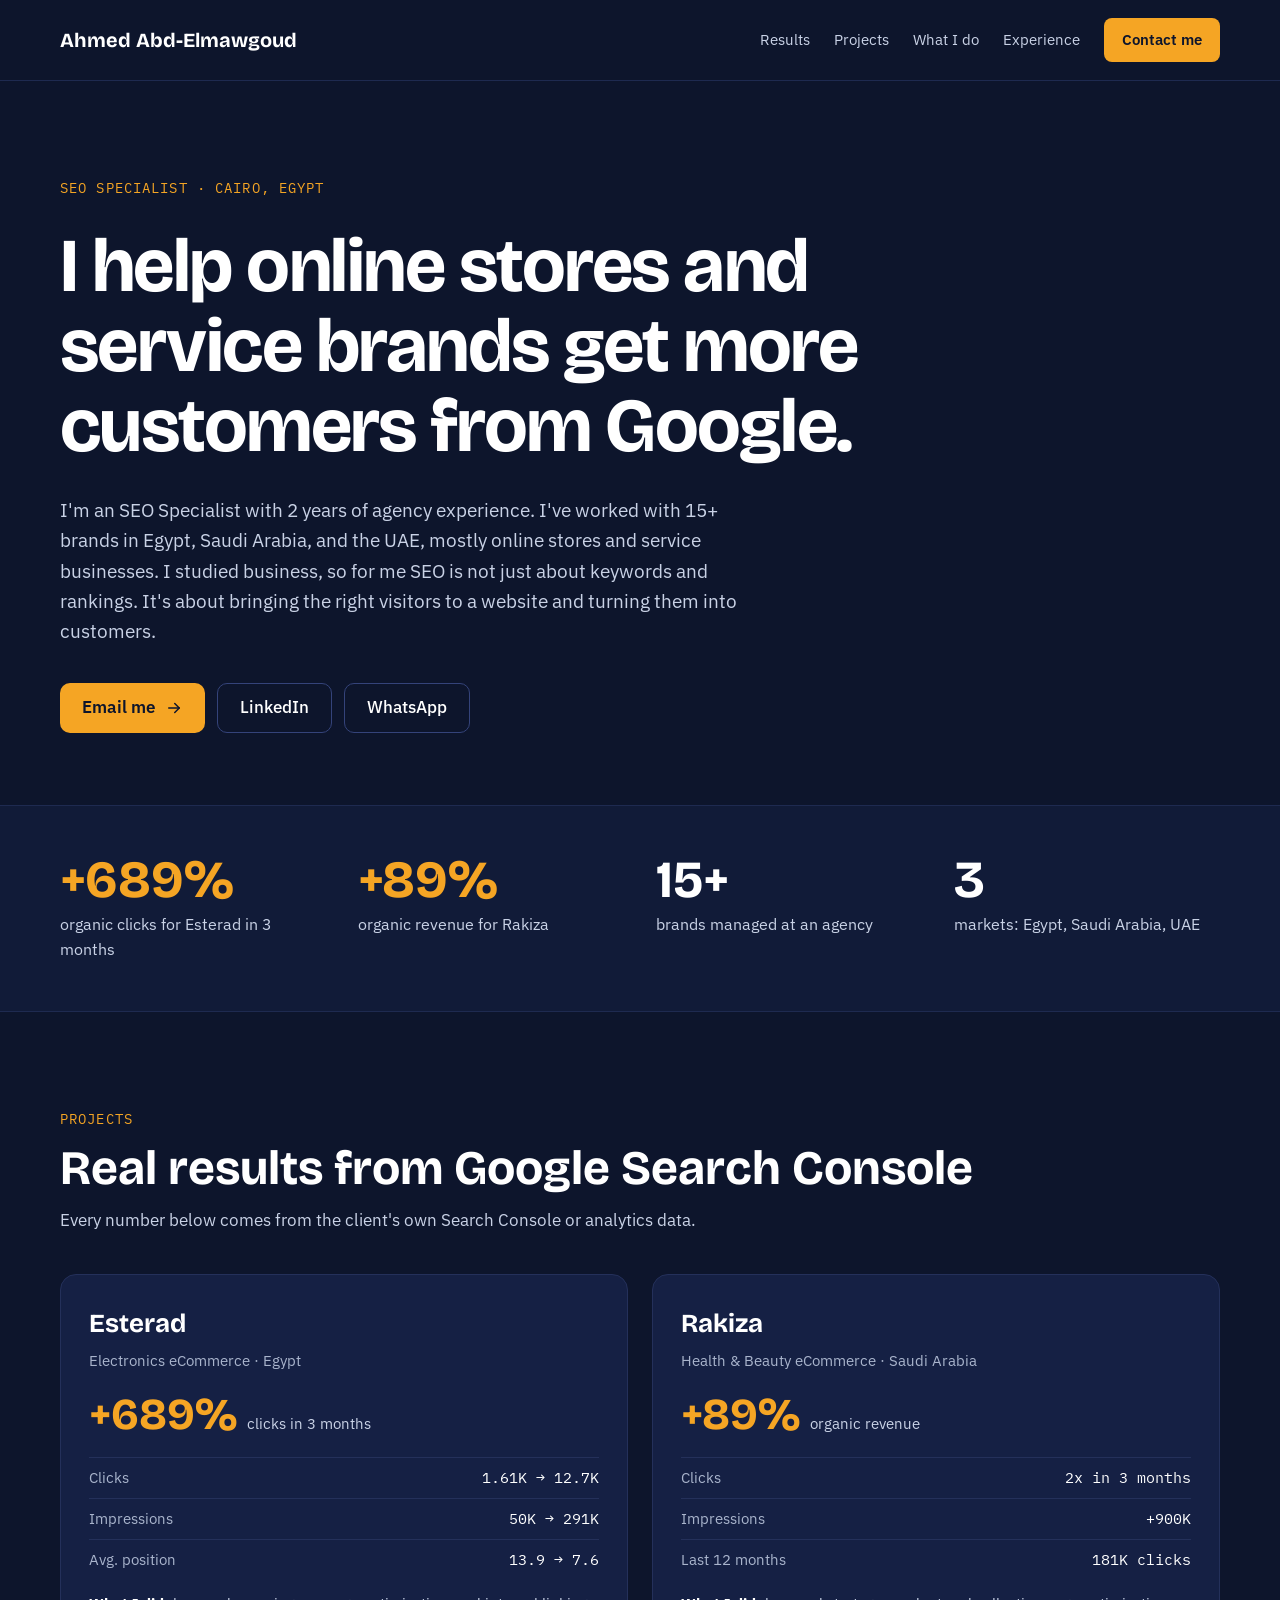
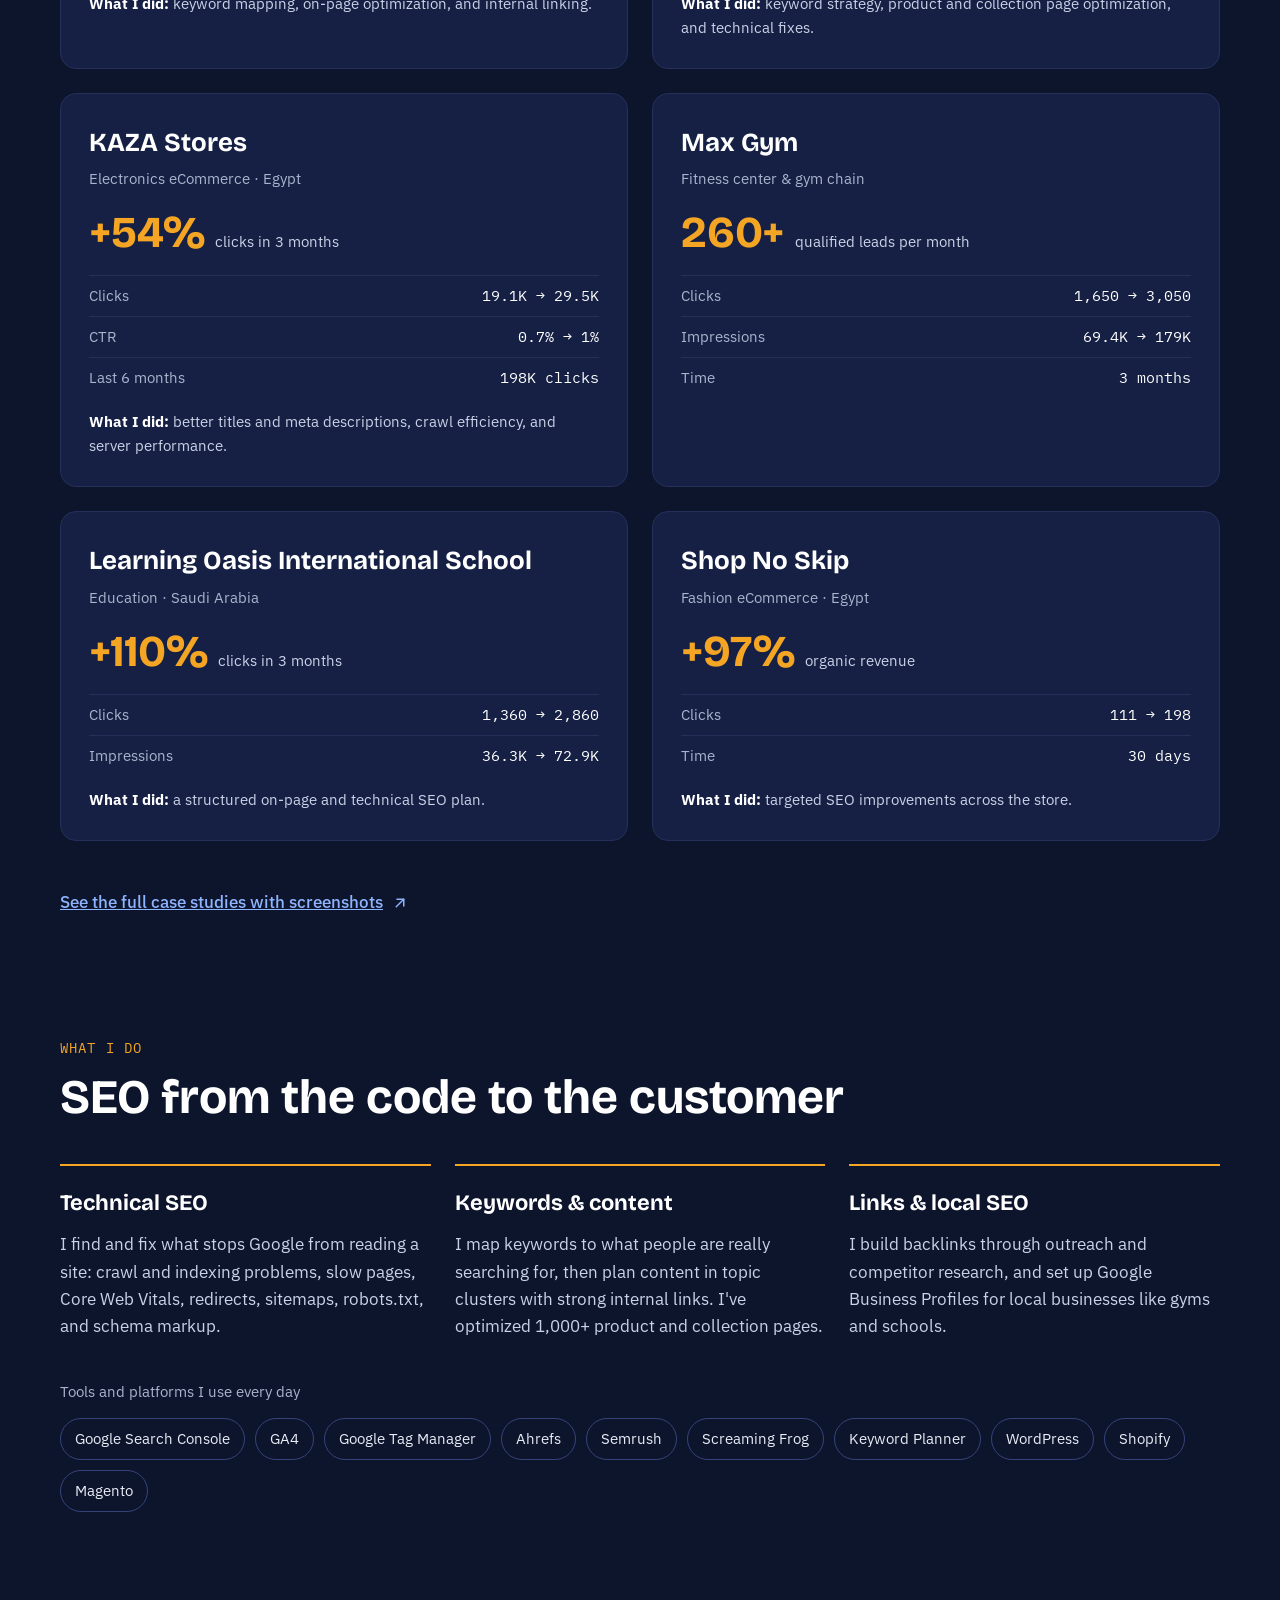
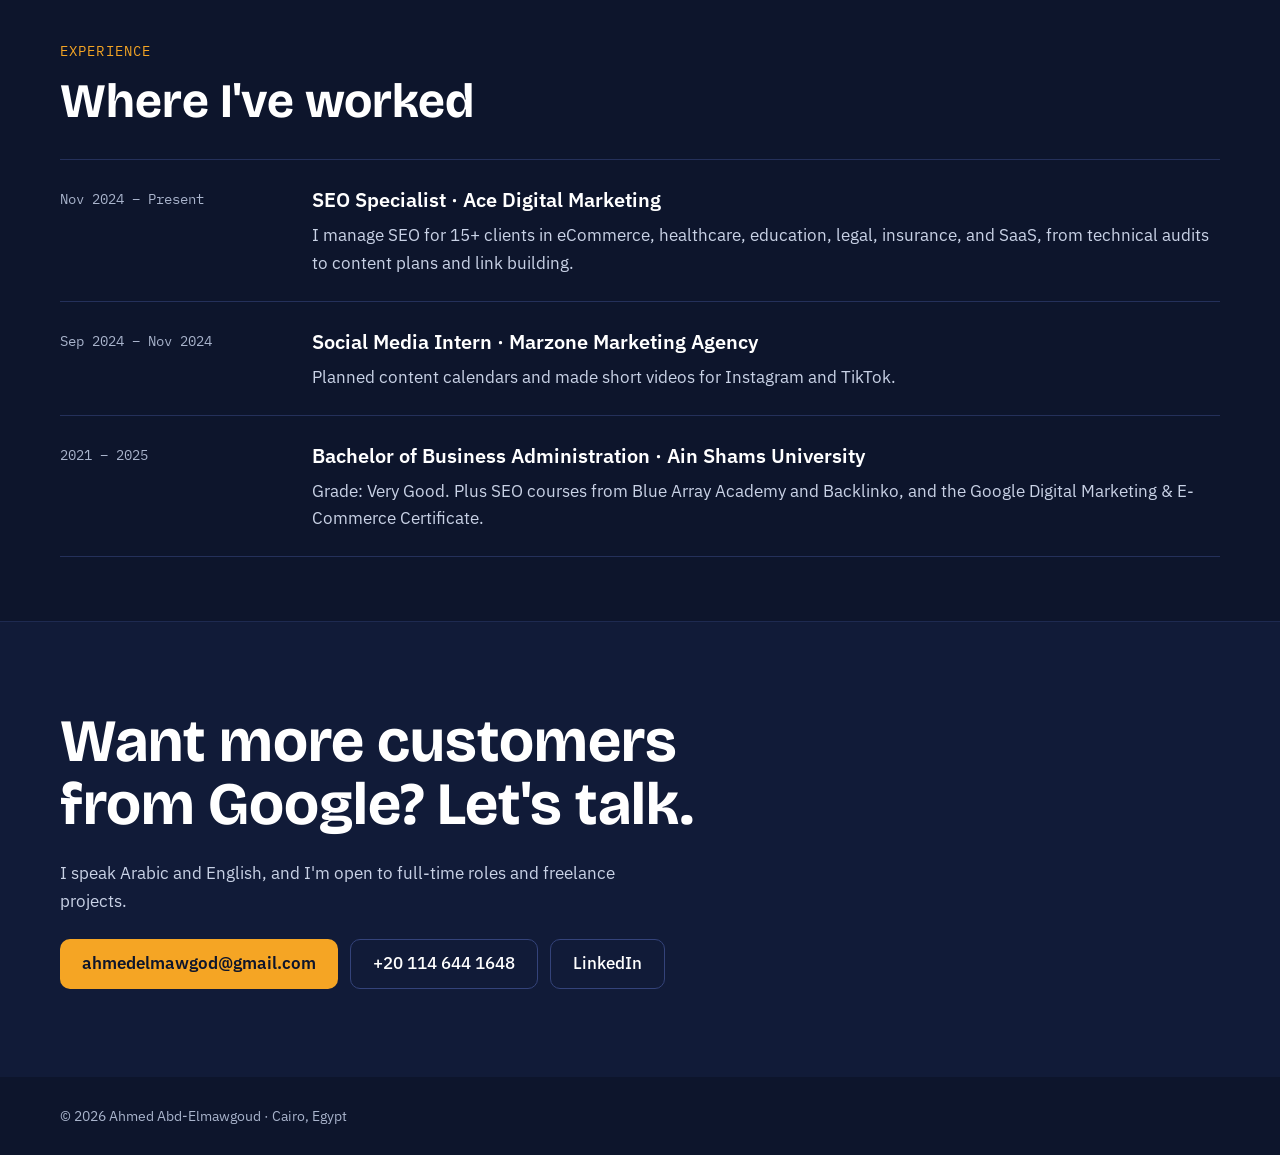
==== index.html @ 3aa03e35 "Add index.html" ====
<!doctype html>
<html lang="en">
<head>
<meta charset="utf-8">
<meta name="viewport" content="width=device-width, initial-scale=1">
<title>Ahmed Abd-Elmawgoud | SEO Specialist in Cairo, Egypt</title>
<meta name="description" content="Ahmed Abd-Elmawgoud is an SEO Specialist in Cairo helping eCommerce and service brands in Egypt, Saudi Arabia, and the UAE grow organic traffic and revenue.">
<link rel="canonical" href="https://ahmedelmawgod-afk.github.io/">
<meta property="og:type" content="website">
<meta property="og:url" content="https://ahmedelmawgod-afk.github.io/">
<meta property="og:title" content="Ahmed Abd-Elmawgoud | SEO Specialist">
<meta property="og:description" content="Ahmed Abd-Elmawgoud is an SEO Specialist in Cairo helping eCommerce and service brands in Egypt, Saudi Arabia, and the UAE grow organic traffic and revenue.">
<meta name="twitter:card" content="summary">
<link rel="icon" href="data:image/svg+xml,<svg xmlns='http://www.w3.org/2000/svg' viewBox='0 0 64 64'><rect width='64' height='64' rx='14' fill='%230D152C'/><text x='32' y='43' font-size='30' font-family='Arial' font-weight='700' fill='%23F5A524' text-anchor='middle'>AA</text></svg>">
<link rel="preconnect" href="https://fonts.googleapis.com">
<link href="https://fonts.googleapis.com/css2?family=Bricolage+Grotesque:opsz,wght@12..96,600;12..96,700&amp;family=IBM+Plex+Mono:wght@500&amp;family=IBM+Plex+Sans:wght@400;500;600&amp;display=swap" rel="stylesheet">
<style>
html{scroll-behavior:smooth}body{margin:0;background:#0D152C}
:focus-visible{outline:3px solid #F5A524;outline-offset:3px;border-radius:4px}
@media (prefers-reduced-motion:reduce){html{scroll-behavior:auto}}
a{color:#8FB4FF}a:hover{color:#C3D6FF}
</style>
<script type="application/ld+json">
{"@context":"https://schema.org","@type":"Person","name":"Ahmed Abd-Elmawgoud","url":"https://ahmedelmawgod-afk.github.io/","jobTitle":"SEO Specialist","address":{"@type":"PostalAddress","addressLocality":"Cairo","addressCountry":"EG"},"email":"mailto:ahmedelmawgod@gmail.com","worksFor":{"@type":"Organization","name":"Ace Digital Marketing"},"alumniOf":{"@type":"CollegeOrUniversity","name":"Ain Shams University"},"sameAs":["https://www.linkedin.com/in/ahmedelmawgod/"],"knowsAbout":["Search Engine Optimization","Technical SEO","eCommerce SEO","Local SEO","Content Strategy"]}
</script>
</head>
<body>
<div style="background: #0D152C; color: #E8ECF5; font-family: 'IBM Plex Sans', 'Segoe UI', sans-serif; font-size: 17px; line-height: 1.6; min-height: 100vh">
<header style="border-bottom: 1px solid #1E2A50">
<div style="max-width: 1160px; margin: 0 auto; padding: 18px 24px; display: flex; flex-wrap: wrap; align-items: center; justify-content: space-between; gap: 12px 32px">
<a href="#top" style="font-family: 'Bricolage Grotesque', 'Segoe UI', sans-serif; font-weight: 700; font-size: 20px; color: #FFFFFF; text-decoration: none">Ahmed Abd-Elmawgoud</a>
<nav aria-label="Main" style="display: flex; flex-wrap: wrap; gap: 4px 24px; font-size: 15px">
<a href="#results" style="color: #C9D2E6; text-decoration: none; padding: 10px 0">Results</a>
<a href="#projects" style="color: #C9D2E6; text-decoration: none; padding: 10px 0">Projects</a>
<a href="#skills" style="color: #C9D2E6; text-decoration: none; padding: 10px 0">What I do</a>
<a href="#experience" style="color: #C9D2E6; text-decoration: none; padding: 10px 0">Experience</a>
<a href="#contact" style="color: #0D152C; background: #F5A524; text-decoration: none; padding: 10px 18px; border-radius: 8px; font-weight: 600">Contact me</a>
</nav>
</div>
</header>
<section id="top" style="max-width: 1160px; margin: 0 auto; padding: 96px 24px 72px; display: flex; flex-direction: column; gap: 28px">
<div style="font-family: 'IBM Plex Mono', monospace; font-size: 14px; letter-spacing: 0.08em; text-transform: uppercase; color: #F5A524">SEO Specialist · Cairo, Egypt</div>
<h1 style="margin: 0; font-family: 'Bricolage Grotesque', 'Segoe UI', sans-serif; font-weight: 700; font-size: clamp(40px, 6vw, 76px); line-height: 1.05; letter-spacing: -0.02em; color: #FFFFFF; max-width: 940px">I help online stores and service brands get more customers from Google.</h1>
<p style="margin: 0; font-size: 19px; color: #C9D2E6; max-width: 720px">I'm an SEO Specialist with 2 years of agency experience. I've worked with 15+ brands in Egypt, Saudi Arabia, and the UAE, mostly online stores and service businesses. I studied business, so for me SEO is not just about keywords and rankings. It's about bringing the right visitors to a website and turning them into customers.</p>
<div style="display: flex; flex-wrap: wrap; gap: 12px; margin-top: 8px">
<a href="mailto:ahmedelmawgod@gmail.com" style="display: inline-flex; align-items: center; gap: 10px; min-height: 48px; padding: 0 22px; border-radius: 10px; background: #F5A524; color: #0D152C; font-weight: 600; text-decoration: none">Email me
<svg width="18" height="18" viewBox="0 0 24 24" fill="none" stroke="currentColor" stroke-width="2" stroke-linecap="round" stroke-linejoin="round" aria-hidden="true"><path d="M5 12h14"></path><path d="M13 6l6 6-6 6"></path></svg>
</a>
<a href="https://www.linkedin.com/in/ahmedelmawgod/" style="display: inline-flex; align-items: center; min-height: 48px; padding: 0 22px; border-radius: 10px; border: 1px solid #34437A; color: #FFFFFF; font-weight: 500; text-decoration: none">LinkedIn</a>
<a href="https://wa.me/201146441648" style="display: inline-flex; align-items: center; min-height: 48px; padding: 0 22px; border-radius: 10px; border: 1px solid #34437A; color: #FFFFFF; font-weight: 500; text-decoration: none">WhatsApp</a>
</div>
</section>
<section id="results" aria-label="Key results" style="border-top: 1px solid #1E2A50; border-bottom: 1px solid #1E2A50; background: #111B38">
<div style="max-width: 1160px; margin: 0 auto; padding: 48px 24px; display: flex; flex-wrap: wrap; gap: 32px">
<div style="flex: 1 1 220px; display: flex; flex-direction: column; gap: 6px">
<div style="font-family: 'Bricolage Grotesque', sans-serif; font-weight: 700; font-size: 52px; line-height: 1; color: #F5A524">+689%</div>
<div style="color: #C9D2E6; font-size: 16px">organic clicks for Esterad in 3 months</div>
</div>
<div style="flex: 1 1 220px; display: flex; flex-direction: column; gap: 6px">
<div style="font-family: 'Bricolage Grotesque', sans-serif; font-weight: 700; font-size: 52px; line-height: 1; color: #F5A524">+89%</div>
<div style="color: #C9D2E6; font-size: 16px">organic revenue for Rakiza</div>
</div>
<div style="flex: 1 1 220px; display: flex; flex-direction: column; gap: 6px">
<div style="font-family: 'Bricolage Grotesque', sans-serif; font-weight: 700; font-size: 52px; line-height: 1; color: #FFFFFF">15+</div>
<div style="color: #C9D2E6; font-size: 16px">brands managed at an agency</div>
</div>
<div style="flex: 1 1 220px; display: flex; flex-direction: column; gap: 6px">
<div style="font-family: 'Bricolage Grotesque', sans-serif; font-weight: 700; font-size: 52px; line-height: 1; color: #FFFFFF">3</div>
<div style="color: #C9D2E6; font-size: 16px">markets: Egypt, Saudi Arabia, UAE</div>
</div>
</div>
</section>
<section id="projects" style="max-width: 1160px; margin: 0 auto; padding: 96px 24px 48px; display: flex; flex-direction: column; gap: 40px">
<div style="display: flex; flex-direction: column; gap: 12px">
<div style="font-family: 'IBM Plex Mono', monospace; font-size: 14px; letter-spacing: 0.08em; text-transform: uppercase; color: #F5A524">Projects</div>
<h2 style="margin: 0; font-family: 'Bricolage Grotesque', sans-serif; font-weight: 700; font-size: clamp(32px, 4vw, 48px); line-height: 1.1; color: #FFFFFF">Real results from Google Search Console</h2>
<p style="margin: 0; color: #C9D2E6; max-width: 640px">Every number below comes from the client's own Search Console or analytics data.</p>
</div>
<div style="display: flex; flex-wrap: wrap; gap: 24px">
<article style="flex: 1 1 340px; background: #152044; border: 1px solid #24305A; border-radius: 16px; padding: 28px; display: flex; flex-direction: column; gap: 20px">
<div style="display: flex; flex-direction: column; gap: 4px">
<h3 style="margin: 0; font-family: 'Bricolage Grotesque', sans-serif; font-size: 26px; color: #FFFFFF">Esterad</h3>
<div style="color: #A9B4CC; font-size: 15px">Electronics eCommerce · Egypt</div>
</div>
<div style="display: flex; align-items: baseline; gap: 10px">
<span style="font-family: 'Bricolage Grotesque', sans-serif; font-weight: 700; font-size: 44px; line-height: 1; color: #F5A524">+689%</span>
<span style="color: #C9D2E6; font-size: 15px">clicks in 3 months</span>
</div>
<dl style="margin: 0; display: flex; flex-direction: column; gap: 8px; font-size: 15px">
<div style="display: flex; justify-content: space-between; gap: 12px; border-top: 1px solid #24305A; padding-top: 8px"><dt style="color: #A9B4CC">Clicks</dt><dd style="margin: 0; font-family: 'IBM Plex Mono', monospace; color: #FFFFFF">1.61K → 12.7K</dd></div>
<div style="display: flex; justify-content: space-between; gap: 12px; border-top: 1px solid #24305A; padding-top: 8px"><dt style="color: #A9B4CC">Impressions</dt><dd style="margin: 0; font-family: 'IBM Plex Mono', monospace; color: #FFFFFF">50K → 291K</dd></div>
<div style="display: flex; justify-content: space-between; gap: 12px; border-top: 1px solid #24305A; padding-top: 8px"><dt style="color: #A9B4CC">Avg. position</dt><dd style="margin: 0; font-family: 'IBM Plex Mono', monospace; color: #FFFFFF">13.9 → 7.6</dd></div>
</dl>
<p style="margin: 0; color: #C9D2E6; font-size: 15px"><strong style="color: #FFFFFF">What I did:</strong> keyword mapping, on-page optimization, and internal linking.</p>
</article>
<article style="flex: 1 1 340px; background: #152044; border: 1px solid #24305A; border-radius: 16px; padding: 28px; display: flex; flex-direction: column; gap: 20px">
<div style="display: flex; flex-direction: column; gap: 4px">
<h3 style="margin: 0; font-family: 'Bricolage Grotesque', sans-serif; font-size: 26px; color: #FFFFFF">Rakiza</h3>
<div style="color: #A9B4CC; font-size: 15px">Health &amp; Beauty eCommerce · Saudi Arabia</div>
</div>
<div style="display: flex; align-items: baseline; gap: 10px">
<span style="font-family: 'Bricolage Grotesque', sans-serif; font-weight: 700; font-size: 44px; line-height: 1; color: #F5A524">+89%</span>
<span style="color: #C9D2E6; font-size: 15px">organic revenue</span>
</div>
<dl style="margin: 0; display: flex; flex-direction: column; gap: 8px; font-size: 15px">
<div style="display: flex; justify-content: space-between; gap: 12px; border-top: 1px solid #24305A; padding-top: 8px"><dt style="color: #A9B4CC">Clicks</dt><dd style="margin: 0; font-family: 'IBM Plex Mono', monospace; color: #FFFFFF">2x in 3 months</dd></div>
<div style="display: flex; justify-content: space-between; gap: 12px; border-top: 1px solid #24305A; padding-top: 8px"><dt style="color: #A9B4CC">Impressions</dt><dd style="margin: 0; font-family: 'IBM Plex Mono', monospace; color: #FFFFFF">+900K</dd></div>
<div style="display: flex; justify-content: space-between; gap: 12px; border-top: 1px solid #24305A; padding-top: 8px"><dt style="color: #A9B4CC">Last 12 months</dt><dd style="margin: 0; font-family: 'IBM Plex Mono', monospace; color: #FFFFFF">181K clicks</dd></div>
</dl>
<p style="margin: 0; color: #C9D2E6; font-size: 15px"><strong style="color: #FFFFFF">What I did:</strong> keyword strategy, product and collection page optimization, and technical fixes.</p>
</article>
<article style="flex: 1 1 340px; background: #152044; border: 1px solid #24305A; border-radius: 16px; padding: 28px; display: flex; flex-direction: column; gap: 20px">
<div style="display: flex; flex-direction: column; gap: 4px">
<h3 style="margin: 0; font-family: 'Bricolage Grotesque', sans-serif; font-size: 26px; color: #FFFFFF">KAZA Stores</h3>
<div style="color: #A9B4CC; font-size: 15px">Electronics eCommerce · Egypt</div>
</div>
<div style="display: flex; align-items: baseline; gap: 10px">
<span style="font-family: 'Bricolage Grotesque', sans-serif; font-weight: 700; font-size: 44px; line-height: 1; color: #F5A524">+54%</span>
<span style="color: #C9D2E6; font-size: 15px">clicks in 3 months</span>
</div>
<dl style="margin: 0; display: flex; flex-direction: column; gap: 8px; font-size: 15px">
<div style="display: flex; justify-content: space-between; gap: 12px; border-top: 1px solid #24305A; padding-top: 8px"><dt style="color: #A9B4CC">Clicks</dt><dd style="margin: 0; font-family: 'IBM Plex Mono', monospace; color: #FFFFFF">19.1K → 29.5K</dd></div>
<div style="display: flex; justify-content: space-between; gap: 12px; border-top: 1px solid #24305A; padding-top: 8px"><dt style="color: #A9B4CC">CTR</dt><dd style="margin: 0; font-family: 'IBM Plex Mono', monospace; color: #FFFFFF">0.7% → 1%</dd></div>
<div style="display: flex; justify-content: space-between; gap: 12px; border-top: 1px solid #24305A; padding-top: 8px"><dt style="color: #A9B4CC">Last 6 months</dt><dd style="margin: 0; font-family: 'IBM Plex Mono', monospace; color: #FFFFFF">198K clicks</dd></div>
</dl>
<p style="margin: 0; color: #C9D2E6; font-size: 15px"><strong style="color: #FFFFFF">What I did:</strong> better titles and meta descriptions, crawl efficiency, and server performance.</p>
</article>
<article style="flex: 1 1 340px; background: #152044; border: 1px solid #24305A; border-radius: 16px; padding: 28px; display: flex; flex-direction: column; gap: 20px">
<div style="display: flex; flex-direction: column; gap: 4px">
<h3 style="margin: 0; font-family: 'Bricolage Grotesque', sans-serif; font-size: 26px; color: #FFFFFF">Max Gym</h3>
<div style="color: #A9B4CC; font-size: 15px">Fitness center &amp; gym chain</div>
</div>
<div style="display: flex; align-items: baseline; gap: 10px">
<span style="font-family: 'Bricolage Grotesque', sans-serif; font-weight: 700; font-size: 44px; line-height: 1; color: #F5A524">260+</span>
<span style="color: #C9D2E6; font-size: 15px">qualified leads per month</span>
</div>
<dl style="margin: 0; display: flex; flex-direction: column; gap: 8px; font-size: 15px">
<div style="display: flex; justify-content: space-between; gap: 12px; border-top: 1px solid #24305A; padding-top: 8px"><dt style="color: #A9B4CC">Clicks</dt><dd style="margin: 0; font-family: 'IBM Plex Mono', monospace; color: #FFFFFF">1,650 → 3,050</dd></div>
<div style="display: flex; justify-content: space-between; gap: 12px; border-top: 1px solid #24305A; padding-top: 8px"><dt style="color: #A9B4CC">Impressions</dt><dd style="margin: 0; font-family: 'IBM Plex Mono', monospace; color: #FFFFFF">69.4K → 179K</dd></div>
<div style="display: flex; justify-content: space-between; gap: 12px; border-top: 1px solid #24305A; padding-top: 8px"><dt style="color: #A9B4CC">Time</dt><dd style="margin: 0; font-family: 'IBM Plex Mono', monospace; color: #FFFFFF">3 months</dd></div>
</dl>
</article>
<article style="flex: 1 1 340px; background: #152044; border: 1px solid #24305A; border-radius: 16px; padding: 28px; display: flex; flex-direction: column; gap: 20px">
<div style="display: flex; flex-direction: column; gap: 4px">
<h3 style="margin: 0; font-family: 'Bricolage Grotesque', sans-serif; font-size: 26px; color: #FFFFFF">Learning Oasis International School</h3>
<div style="color: #A9B4CC; font-size: 15px">Education · Saudi Arabia</div>
</div>
<div style="display: flex; align-items: baseline; gap: 10px">
<span style="font-family: 'Bricolage Grotesque', sans-serif; font-weight: 700; font-size: 44px; line-height: 1; color: #F5A524">+110%</span>
<span style="color: #C9D2E6; font-size: 15px">clicks in 3 months</span>
</div>
<dl style="margin: 0; display: flex; flex-direction: column; gap: 8px; font-size: 15px">
<div style="display: flex; justify-content: space-between; gap: 12px; border-top: 1px solid #24305A; padding-top: 8px"><dt style="color: #A9B4CC">Clicks</dt><dd style="margin: 0; font-family: 'IBM Plex Mono', monospace; color: #FFFFFF">1,360 → 2,860</dd></div>
<div style="display: flex; justify-content: space-between; gap: 12px; border-top: 1px solid #24305A; padding-top: 8px"><dt style="color: #A9B4CC">Impressions</dt><dd style="margin: 0; font-family: 'IBM Plex Mono', monospace; color: #FFFFFF">36.3K → 72.9K</dd></div>
</dl>
<p style="margin: 0; color: #C9D2E6; font-size: 15px"><strong style="color: #FFFFFF">What I did:</strong> a structured on-page and technical SEO plan.</p>
</article>
<article style="flex: 1 1 340px; background: #152044; border: 1px solid #24305A; border-radius: 16px; padding: 28px; display: flex; flex-direction: column; gap: 20px">
<div style="display: flex; flex-direction: column; gap: 4px">
<h3 style="margin: 0; font-family: 'Bricolage Grotesque', sans-serif; font-size: 26px; color: #FFFFFF">Shop No Skip</h3>
<div style="color: #A9B4CC; font-size: 15px">Fashion eCommerce · Egypt</div>
</div>
<div style="display: flex; align-items: baseline; gap: 10px">
<span style="font-family: 'Bricolage Grotesque', sans-serif; font-weight: 700; font-size: 44px; line-height: 1; color: #F5A524">+97%</span>
<span style="color: #C9D2E6; font-size: 15px">organic revenue</span>
</div>
<dl style="margin: 0; display: flex; flex-direction: column; gap: 8px; font-size: 15px">
<div style="display: flex; justify-content: space-between; gap: 12px; border-top: 1px solid #24305A; padding-top: 8px"><dt style="color: #A9B4CC">Clicks</dt><dd style="margin: 0; font-family: 'IBM Plex Mono', monospace; color: #FFFFFF">111 → 198</dd></div>
<div style="display: flex; justify-content: space-between; gap: 12px; border-top: 1px solid #24305A; padding-top: 8px"><dt style="color: #A9B4CC">Time</dt><dd style="margin: 0; font-family: 'IBM Plex Mono', monospace; color: #FFFFFF">30 days</dd></div>
</dl>
<p style="margin: 0; color: #C9D2E6; font-size: 15px"><strong style="color: #FFFFFF">What I did:</strong> targeted SEO improvements across the store.</p>
</article>
</div>
<a href="https://docs.google.com/presentation/d/1kh8F9eiz5zSUWG5j64JHNZLbqa2GvDjsLva6v3gr8e0/view" style="align-self: flex-start; display: inline-flex; align-items: center; gap: 8px; min-height: 44px; font-weight: 500">See the full case studies with screenshots
<svg width="18" height="18" viewBox="0 0 24 24" fill="none" stroke="currentColor" stroke-width="2" stroke-linecap="round" stroke-linejoin="round" aria-hidden="true"><path d="M7 17L17 7"></path><path d="M8 7h9v9"></path></svg>
</a>
</section>
<section id="skills" style="max-width: 1160px; margin: 0 auto; padding: 64px 24px; display: flex; flex-direction: column; gap: 40px">
<div style="display: flex; flex-direction: column; gap: 12px">
<div style="font-family: 'IBM Plex Mono', monospace; font-size: 14px; letter-spacing: 0.08em; text-transform: uppercase; color: #F5A524">What I do</div>
<h2 style="margin: 0; font-family: 'Bricolage Grotesque', sans-serif; font-weight: 700; font-size: clamp(32px, 4vw, 48px); line-height: 1.1; color: #FFFFFF">SEO from the code to the customer</h2>
</div>
<div style="display: flex; flex-wrap: wrap; gap: 24px">
<div style="flex: 1 1 300px; border-top: 2px solid #F5A524; padding-top: 20px; display: flex; flex-direction: column; gap: 10px">
<h3 style="margin: 0; font-family: 'Bricolage Grotesque', sans-serif; font-size: 22px; color: #FFFFFF">Technical SEO</h3>
<p style="margin: 0; color: #C9D2E6">I find and fix what stops Google from reading a site: crawl and indexing problems, slow pages, Core Web Vitals, redirects, sitemaps, robots.txt, and schema markup.</p>
</div>
<div style="flex: 1 1 300px; border-top: 2px solid #F5A524; padding-top: 20px; display: flex; flex-direction: column; gap: 10px">
<h3 style="margin: 0; font-family: 'Bricolage Grotesque', sans-serif; font-size: 22px; color: #FFFFFF">Keywords &amp; content</h3>
<p style="margin: 0; color: #C9D2E6">I map keywords to what people are really searching for, then plan content in topic clusters with strong internal links. I've optimized 1,000+ product and collection pages.</p>
</div>
<div style="flex: 1 1 300px; border-top: 2px solid #F5A524; padding-top: 20px; display: flex; flex-direction: column; gap: 10px">
<h3 style="margin: 0; font-family: 'Bricolage Grotesque', sans-serif; font-size: 22px; color: #FFFFFF">Links &amp; local SEO</h3>
<p style="margin: 0; color: #C9D2E6">I build backlinks through outreach and competitor research, and set up Google Business Profiles for local businesses like gyms and schools.</p>
</div>
</div>
<div style="display: flex; flex-direction: column; gap: 14px">
<div style="color: #A9B4CC; font-size: 15px">Tools and platforms I use every day</div>
<ul style="margin: 0; padding: 0; list-style: none; display: flex; flex-wrap: wrap; gap: 10px; font-size: 15px">
<li style="padding: 8px 14px; border: 1px solid #34437A; border-radius: 999px">Google Search Console</li>
<li style="padding: 8px 14px; border: 1px solid #34437A; border-radius: 999px">GA4</li>
<li style="padding: 8px 14px; border: 1px solid #34437A; border-radius: 999px">Google Tag Manager</li>
<li style="padding: 8px 14px; border: 1px solid #34437A; border-radius: 999px">Ahrefs</li>
<li style="padding: 8px 14px; border: 1px solid #34437A; border-radius: 999px">Semrush</li>
<li style="padding: 8px 14px; border: 1px solid #34437A; border-radius: 999px">Screaming Frog</li>
<li style="padding: 8px 14px; border: 1px solid #34437A; border-radius: 999px">Keyword Planner</li>
<li style="padding: 8px 14px; border: 1px solid #34437A; border-radius: 999px">WordPress</li>
<li style="padding: 8px 14px; border: 1px solid #34437A; border-radius: 999px">Shopify</li>
<li style="padding: 8px 14px; border: 1px solid #34437A; border-radius: 999px">Magento</li>
</ul>
</div>
</section>
<section id="experience" style="max-width: 1160px; margin: 0 auto; padding: 64px 24px; display: flex; flex-direction: column; gap: 32px">
<div style="display: flex; flex-direction: column; gap: 12px">
<div style="font-family: 'IBM Plex Mono', monospace; font-size: 14px; letter-spacing: 0.08em; text-transform: uppercase; color: #F5A524">Experience</div>
<h2 style="margin: 0; font-family: 'Bricolage Grotesque', sans-serif; font-weight: 700; font-size: clamp(32px, 4vw, 48px); line-height: 1.1; color: #FFFFFF">Where I've worked</h2>
</div>
<div style="display: flex; flex-direction: column">
<div style="display: flex; flex-wrap: wrap; gap: 8px 32px; padding: 24px 0; border-top: 1px solid #24305A">
<div style="flex: 0 1 220px; font-family: 'IBM Plex Mono', monospace; font-size: 14px; color: #A9B4CC; padding-top: 4px">Nov 2024 – Present</div>
<div style="flex: 999 1 480px; min-width: 0; display: flex; flex-direction: column; gap: 6px">
<h3 style="margin: 0; font-size: 20px; color: #FFFFFF; font-weight: 600">SEO Specialist · Ace Digital Marketing</h3>
<p style="margin: 0; color: #C9D2E6">I manage SEO for 15+ clients in eCommerce, healthcare, education, legal, insurance, and SaaS, from technical audits to content plans and link building.</p>
</div>
</div>
<div style="display: flex; flex-wrap: wrap; gap: 8px 32px; padding: 24px 0; border-top: 1px solid #24305A">
<div style="flex: 0 1 220px; font-family: 'IBM Plex Mono', monospace; font-size: 14px; color: #A9B4CC; padding-top: 4px">Sep 2024 – Nov 2024</div>
<div style="flex: 999 1 480px; min-width: 0; display: flex; flex-direction: column; gap: 6px">
<h3 style="margin: 0; font-size: 20px; color: #FFFFFF; font-weight: 600">Social Media Intern · Marzone Marketing Agency</h3>
<p style="margin: 0; color: #C9D2E6">Planned content calendars and made short videos for Instagram and TikTok.</p>
</div>
</div>
<div style="display: flex; flex-wrap: wrap; gap: 8px 32px; padding: 24px 0; border-top: 1px solid #24305A; border-bottom: 1px solid #24305A">
<div style="flex: 0 1 220px; font-family: 'IBM Plex Mono', monospace; font-size: 14px; color: #A9B4CC; padding-top: 4px">2021 – 2025</div>
<div style="flex: 999 1 480px; min-width: 0; display: flex; flex-direction: column; gap: 6px">
<h3 style="margin: 0; font-size: 20px; color: #FFFFFF; font-weight: 600">Bachelor of Business Administration · Ain Shams University</h3>
<p style="margin: 0; color: #C9D2E6">Grade: Very Good. Plus SEO courses from Blue Array Academy and Backlinko, and the Google Digital Marketing &amp; E-Commerce Certificate.</p>
</div>
</div>
</div>
</section>
<section id="contact" style="background: #111B38; border-top: 1px solid #1E2A50">
<div style="max-width: 1160px; margin: 0 auto; padding: 88px 24px; display: flex; flex-direction: column; gap: 24px">
<h2 style="margin: 0; font-family: 'Bricolage Grotesque', sans-serif; font-weight: 700; font-size: clamp(32px, 5vw, 60px); line-height: 1.05; color: #FFFFFF; max-width: 760px">Want more customers from Google? Let's talk.</h2>
<p style="margin: 0; color: #C9D2E6; max-width: 600px">I speak Arabic and English, and I'm open to full-time roles and freelance projects.</p>
<div style="display: flex; flex-wrap: wrap; gap: 12px">
<a href="mailto:ahmedelmawgod@gmail.com" style="display: inline-flex; align-items: center; min-height: 48px; padding: 0 22px; border-radius: 10px; background: #F5A524; color: #0D152C; font-weight: 600; text-decoration: none">ahmedelmawgod@gmail.com</a>
<a href="https://wa.me/201146441648" style="display: inline-flex; align-items: center; min-height: 48px; padding: 0 22px; border-radius: 10px; border: 1px solid #34437A; color: #FFFFFF; font-weight: 500; text-decoration: none">+20 114 644 1648</a>
<a href="https://www.linkedin.com/in/ahmedelmawgod/" style="display: inline-flex; align-items: center; min-height: 48px; padding: 0 22px; border-radius: 10px; border: 1px solid #34437A; color: #FFFFFF; font-weight: 500; text-decoration: none">LinkedIn</a>
</div>
</div>
</section>
<footer style="max-width: 1160px; margin: 0 auto; padding: 28px 24px; color: #A9B4CC; font-size: 14px">© 2026 Ahmed Abd-Elmawgoud · Cairo, Egypt</footer>
</div>
</body>
</html>
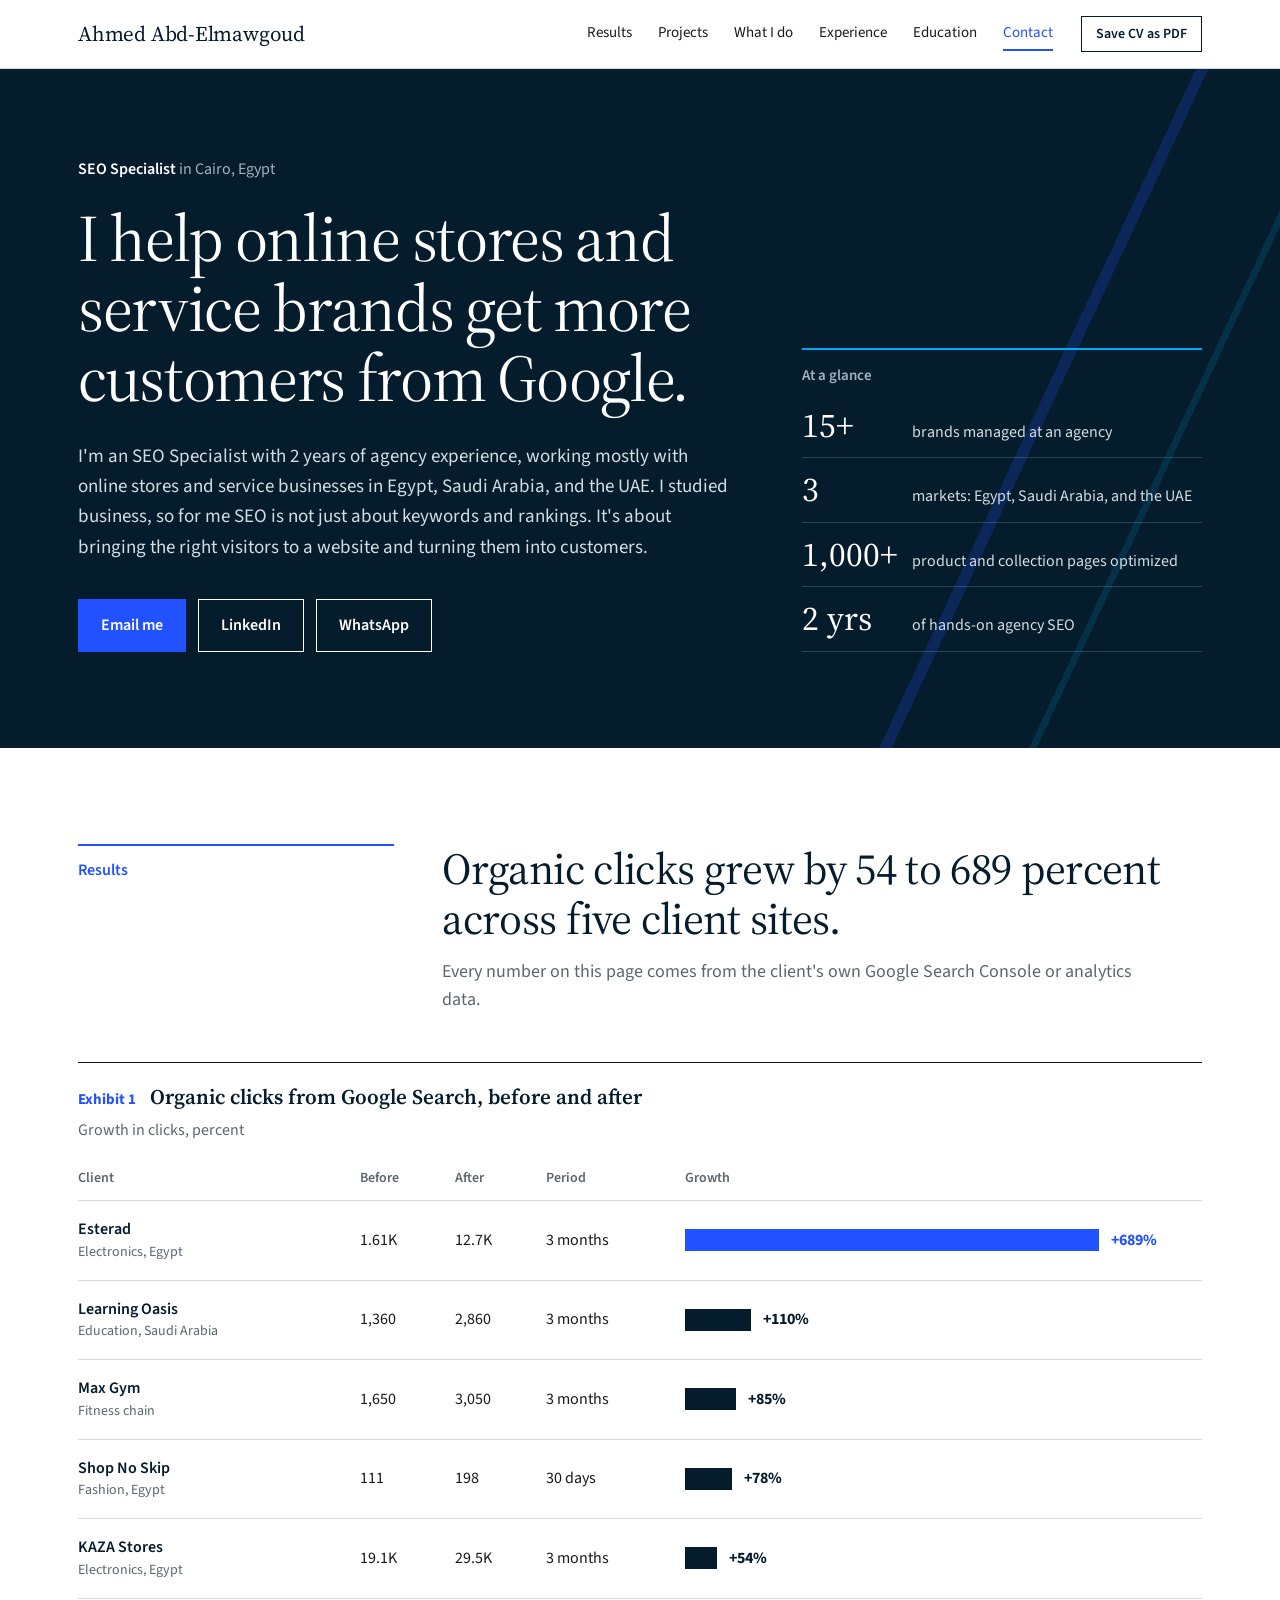
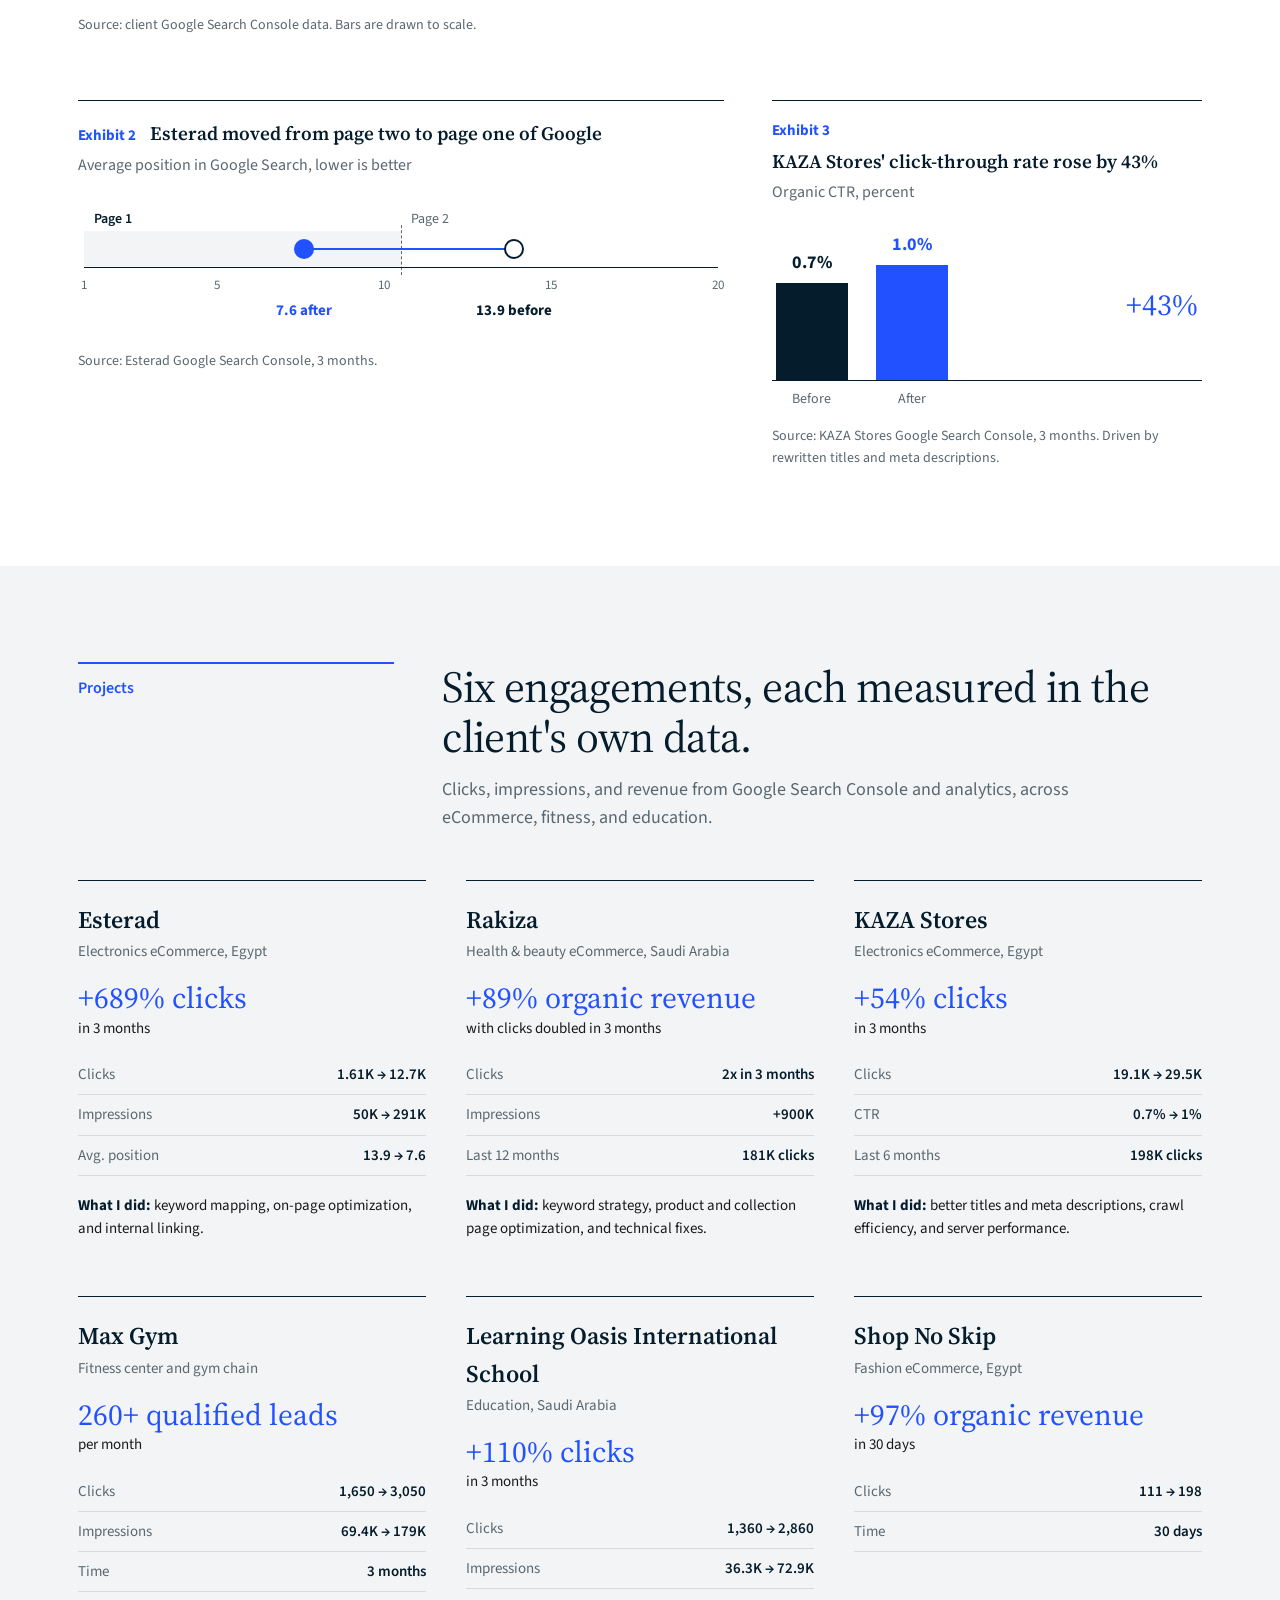
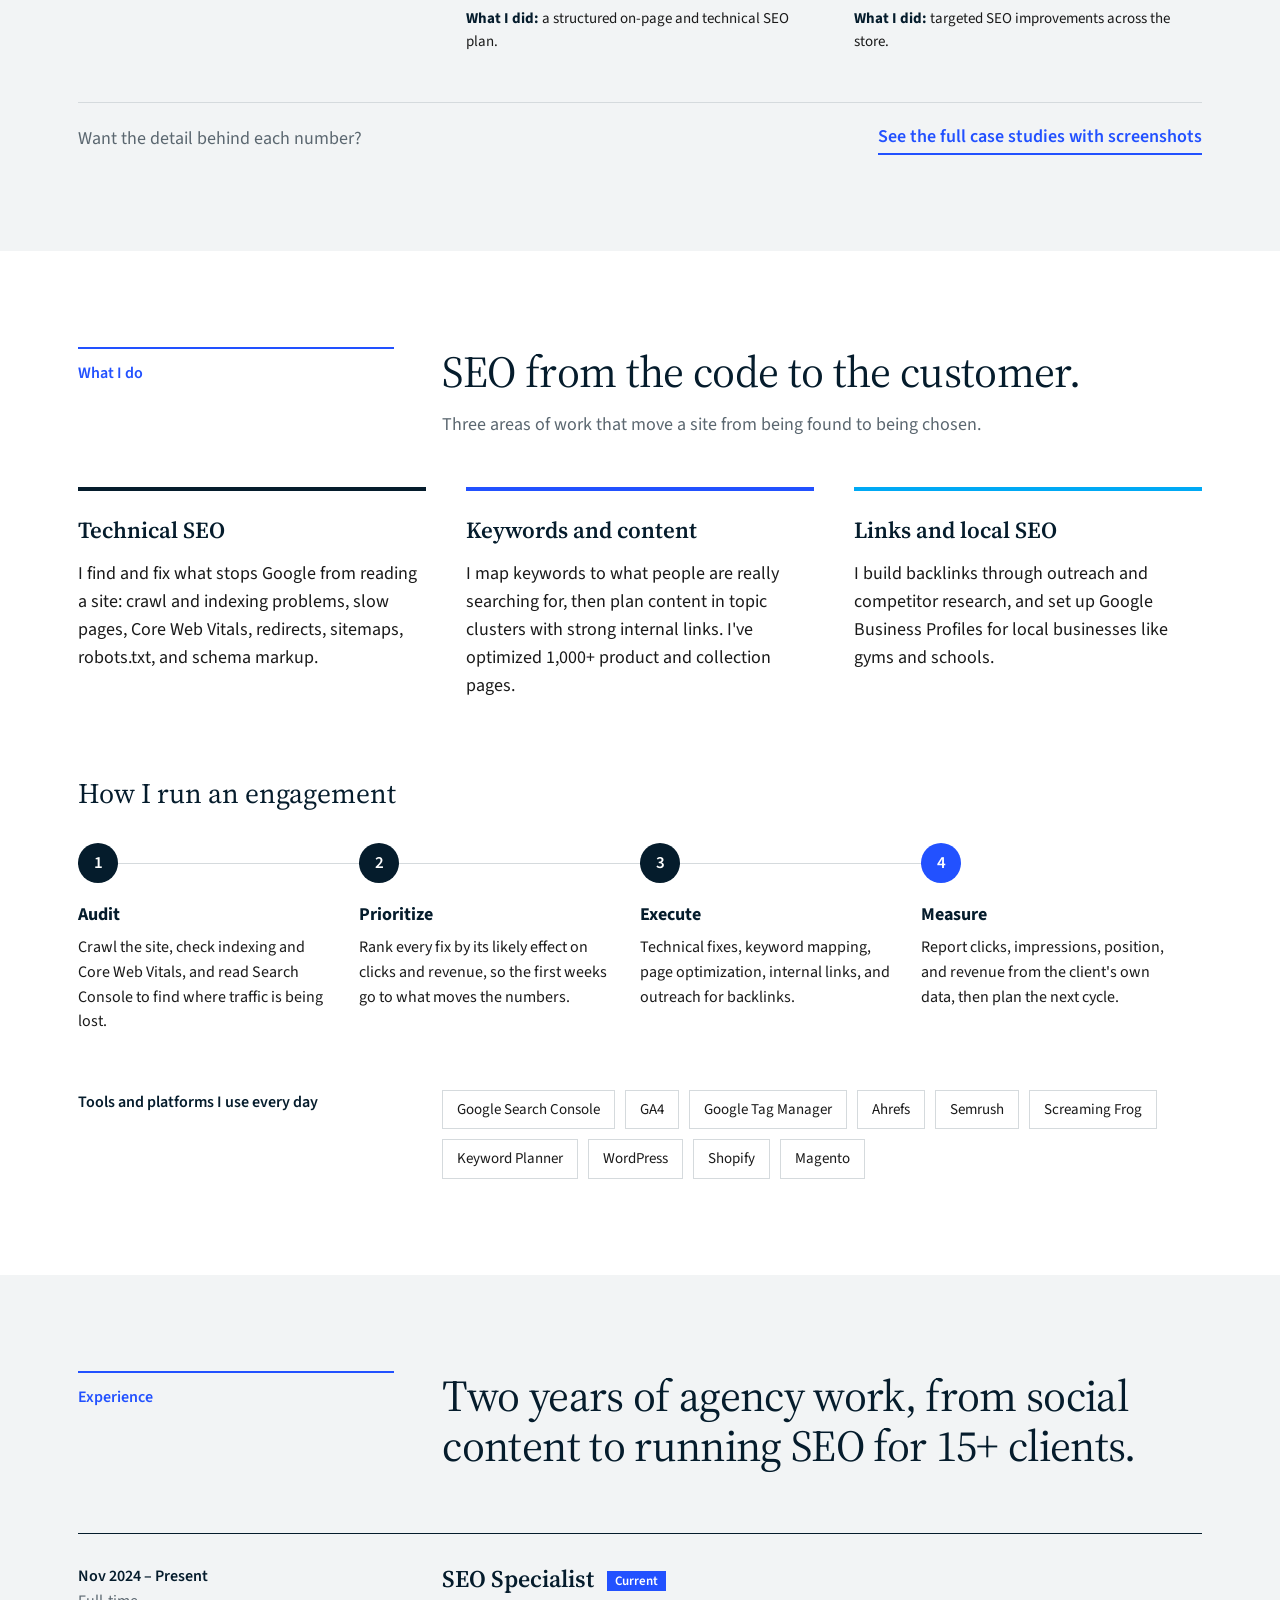
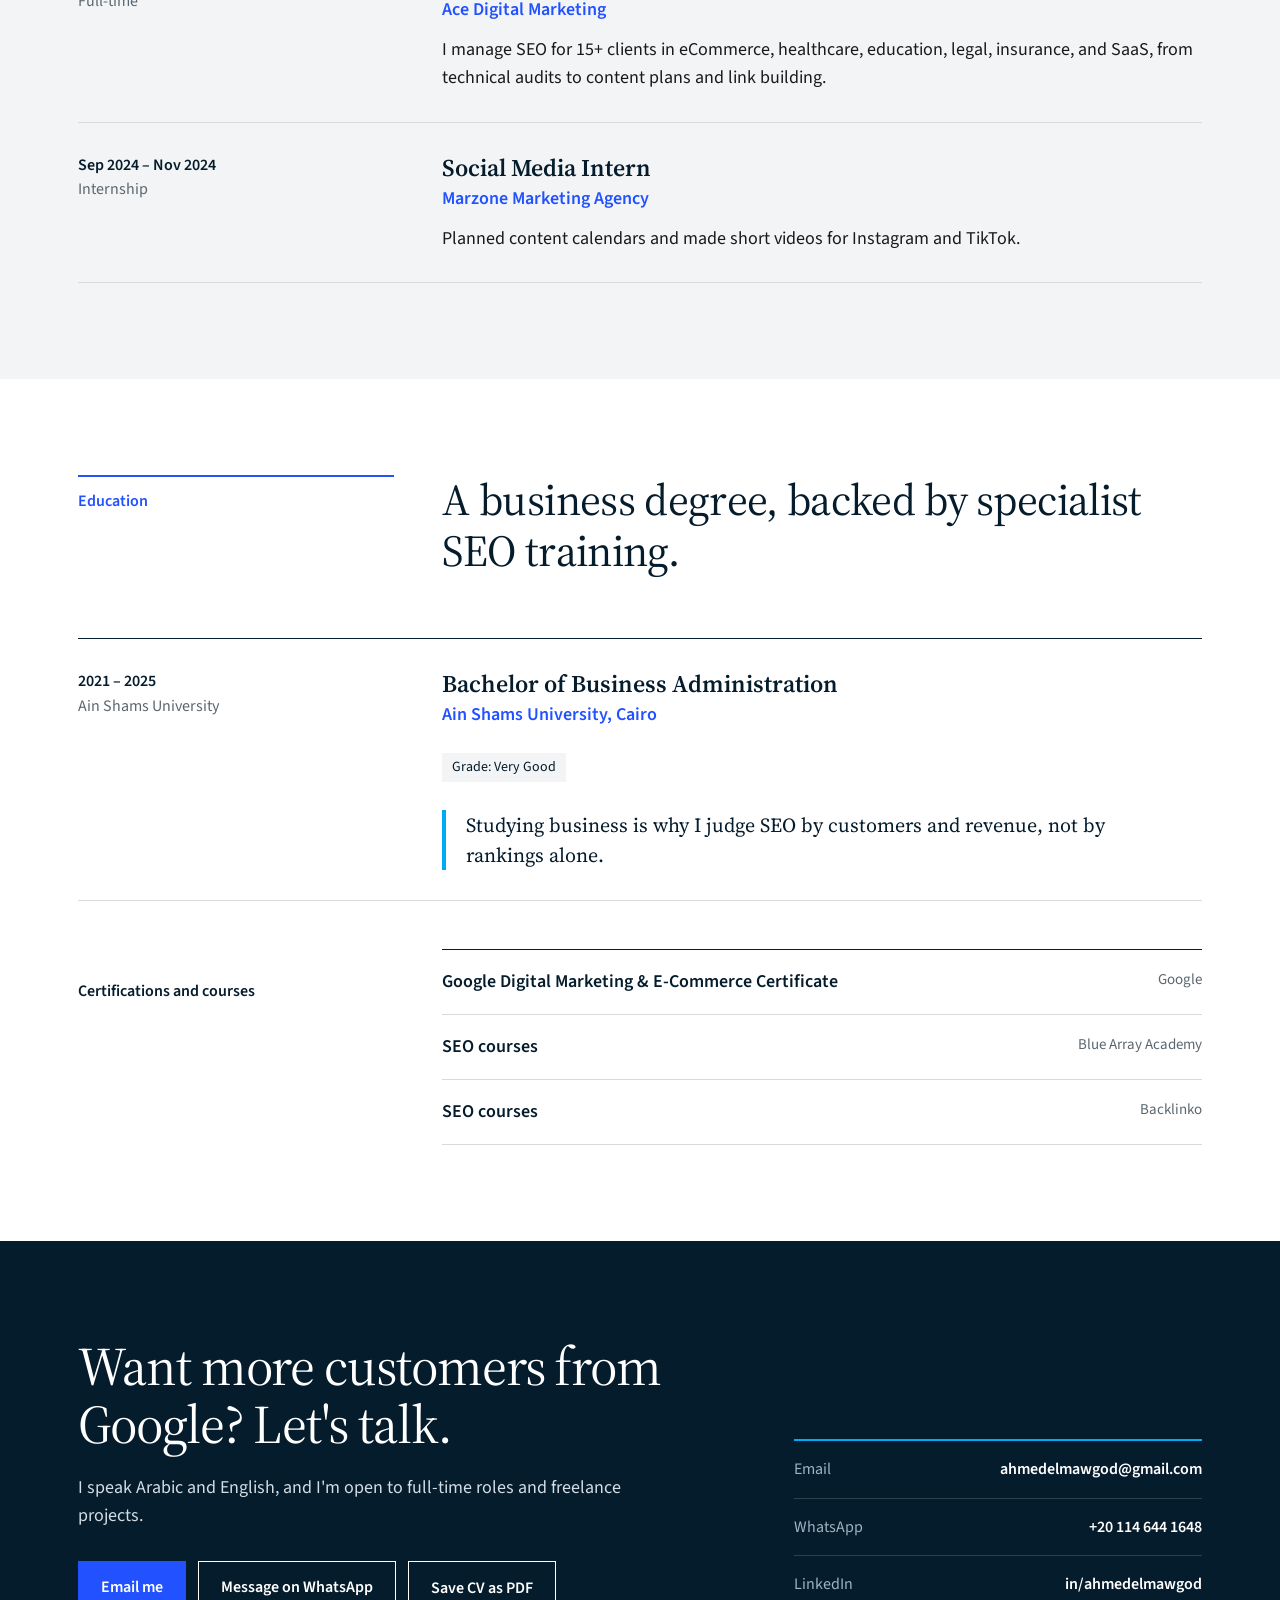
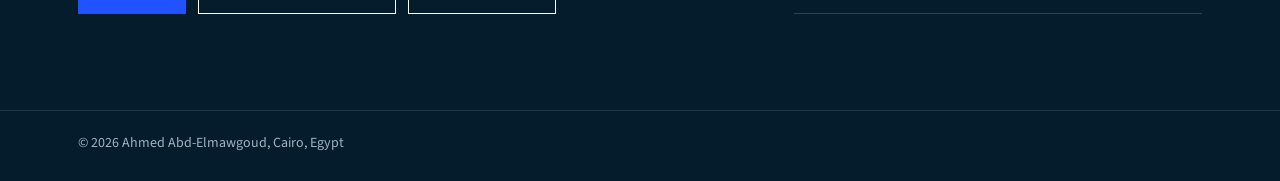
==== commit f7e80652: "Redesign portfolio in McKinsey style; separate Education from Experience" ====
--- a/index.html
+++ b/index.html
@@ -2,255 +2,676 @@
 <html lang="en">
 <head>
 <meta charset="utf-8">
-<meta name="viewport" content="width=device-width, initial-scale=1">
+<meta name="viewport" content="width=device-width, initial-scale=1, viewport-fit=cover">
 <title>Ahmed Abd-Elmawgoud | SEO Specialist in Cairo, Egypt</title>
 <meta name="description" content="Ahmed Abd-Elmawgoud is an SEO Specialist in Cairo helping eCommerce and service brands in Egypt, Saudi Arabia, and the UAE grow organic traffic and revenue.">
-<link rel="canonical" href="https://ahmedelmawgod-afk.github.io/">
+<link rel="canonical" href="https://ahmedelmawgod.github.io/">
 <meta property="og:type" content="website">
-<meta property="og:url" content="https://ahmedelmawgod-afk.github.io/">
+<meta property="og:url" content="https://ahmedelmawgod.github.io/">
 <meta property="og:title" content="Ahmed Abd-Elmawgoud | SEO Specialist">
 <meta property="og:description" content="Ahmed Abd-Elmawgoud is an SEO Specialist in Cairo helping eCommerce and service brands in Egypt, Saudi Arabia, and the UAE grow organic traffic and revenue.">
 <meta name="twitter:card" content="summary">
-<link rel="icon" href="data:image/svg+xml,<svg xmlns='http://www.w3.org/2000/svg' viewBox='0 0 64 64'><rect width='64' height='64' rx='14' fill='%230D152C'/><text x='32' y='43' font-size='30' font-family='Arial' font-weight='700' fill='%23F5A524' text-anchor='middle'>AA</text></svg>">
+<meta name="theme-color" content="#051C2C">
+<link rel="icon" href="data:image/svg+xml,<svg xmlns='http://www.w3.org/2000/svg' viewBox='0 0 64 64'><rect width='64' height='64' fill='%23051C2C'/><rect x='0' y='56' width='64' height='8' fill='%232251FF'/><text x='32' y='42' font-size='28' font-family='Georgia,serif' fill='%23FFFFFF' text-anchor='middle'>AA</text></svg>">
 <link rel="preconnect" href="https://fonts.googleapis.com">
-<link href="https://fonts.googleapis.com/css2?family=Bricolage+Grotesque:opsz,wght@12..96,600;12..96,700&amp;family=IBM+Plex+Mono:wght@500&amp;family=IBM+Plex+Sans:wght@400;500;600&amp;display=swap" rel="stylesheet">
+<link rel="preconnect" href="https://fonts.gstatic.com" crossorigin>
+<link href="https://fonts.googleapis.com/css2?family=Source+Sans+3:wght@400;600;700&family=Source+Serif+4:opsz,wght@8..60,400;8..60,600&display=swap" rel="stylesheet">
+<script type="application/ld+json">
+{"@context":"https://schema.org","@type":"Person","name":"Ahmed Abd-Elmawgoud","url":"https://ahmedelmawgod.github.io/","jobTitle":"SEO Specialist","address":{"@type":"PostalAddress","addressLocality":"Cairo","addressCountry":"EG"},"email":"mailto:ahmedelmawgod@gmail.com","telephone":"+201146441648","worksFor":{"@type":"Organization","name":"Ace Digital Marketing"},"alumniOf":{"@type":"CollegeOrUniversity","name":"Ain Shams University"},"hasCredential":[{"@type":"EducationalOccupationalCredential","name":"Bachelor of Business Administration","credentialCategory":"degree","recognizedBy":{"@type":"CollegeOrUniversity","name":"Ain Shams University"}},{"@type":"EducationalOccupationalCredential","name":"Google Digital Marketing & E-Commerce Certificate","credentialCategory":"certificate","recognizedBy":{"@type":"Organization","name":"Google"}}],"knowsLanguage":["ar","en"],"sameAs":["https://www.linkedin.com/in/ahmedelmawgod/"],"knowsAbout":["Search Engine Optimization","Technical SEO","eCommerce SEO","Local SEO","Content Strategy"]}
+</script>
 <style>
-html{scroll-behavior:smooth}body{margin:0;background:#0D152C}
-:focus-visible{outline:3px solid #F5A524;outline-offset:3px;border-radius:4px}
+:root{
+  --navy:#051C2C;
+  --navy-2:#0B2A40;
+  --blue:#2251FF;
+  --cyan:#00A9F4;
+  --ink:#1A1A1A;
+  --muted:#5B6770;
+  --rule:#D5DADD;
+  --paper:#FFFFFF;
+  --mist:#F2F4F5;
+  --serif:"Source Serif 4", Georgia, "Times New Roman", serif;
+  --sans:"Source Sans 3", "Segoe UI", Arial, sans-serif;
+  --wrap:1180px;
+  color-scheme:light;
+  box-sizing:border-box;
+  padding-top:env(safe-area-inset-top,0px);
+  padding-bottom:env(safe-area-inset-bottom,0px);
+}
+*,*::before,*::after{box-sizing:inherit}
+html{scroll-behavior:smooth;scroll-padding-top:calc(72px + env(safe-area-inset-top,0px))}
 @media (prefers-reduced-motion:reduce){html{scroll-behavior:auto}}
-a{color:#8FB4FF}a:hover{color:#C3D6FF}
+body{margin:0;background:var(--paper);color:var(--ink);font-family:var(--sans);font-size:18px;line-height:1.55;-webkit-font-smoothing:antialiased}
+img{max-width:100%}
+a{color:var(--blue);text-underline-offset:3px}
+a:hover{color:var(--navy)}
+:focus-visible{outline:3px solid var(--cyan);outline-offset:3px}
+.wrap{max-width:var(--wrap);margin:0 auto;padding:0 28px}
+.skip{position:absolute;left:-9999px}
+.skip:focus{left:16px;top:16px;background:#fff;padding:8px 12px;z-index:10}
+
+/* Header */
+.site-head{position:sticky;top:0;z-index:5;background:var(--paper);border-bottom:1px solid var(--rule)}
+.site-head .wrap{display:flex;flex-wrap:wrap;align-items:center;justify-content:space-between;gap:10px 32px;min-height:68px;padding-top:10px;padding-bottom:10px}
+.brand{font-family:var(--serif);font-size:21px;color:var(--navy);text-decoration:none;letter-spacing:-.01em}
+.brand:hover{color:var(--navy)}
+.nav{display:flex;flex-wrap:wrap;gap:4px 26px;font-size:15px}
+.nav a{color:var(--ink);text-decoration:none;padding:4px 0;border-bottom:2px solid transparent}
+.nav a:hover{color:var(--blue);border-bottom-color:var(--blue)}
+
+/* Hero */
+.hero{background:var(--navy);color:#fff;position:relative;overflow:hidden}
+.hero::after{content:"";position:absolute;right:-12%;top:-30%;width:58%;height:160%;background:linear-gradient(115deg,transparent 0 48%,rgba(34,81,255,.22) 48% 49%,transparent 49% 60%,rgba(0,169,244,.14) 60% 60.6%,transparent 60.6%);pointer-events:none}
+.hero .wrap{position:relative;z-index:1;display:grid;grid-template-columns:minmax(0,1.65fr) minmax(0,1fr);gap:64px;padding-top:88px;padding-bottom:96px;align-items:end}
+.kicker{margin:0 0 22px;font-size:16px;color:#9FB3C2}
+.kicker b{color:#fff;font-weight:600}
+.hero h1{font-family:var(--serif);font-weight:400;font-size:clamp(38px,5.4vw,66px);line-height:1.06;letter-spacing:-.02em;margin:0 0 28px;max-width:15em}
+.hero p.lede{font-size:19px;line-height:1.6;color:#D3DDE4;max-width:36em;margin:0 0 36px}
+.actions{display:flex;flex-wrap:wrap;gap:12px}
+.btn{display:inline-block;font-weight:600;font-size:16px;padding:13px 22px;text-decoration:none;border:1px solid #fff;color:#fff}
+.btn:hover{background:#fff;color:var(--navy)}
+.btn.primary{background:var(--blue);border-color:var(--blue)}
+.btn.primary:hover{background:#fff;border-color:#fff;color:var(--navy)}
+.glance{border-top:2px solid var(--cyan)}
+.glance h2{font-family:var(--sans);font-size:15px;font-weight:600;color:#9FB3C2;margin:14px 0 6px}
+.glance dl{margin:0}
+.glance div{display:grid;grid-template-columns:5.2em 1fr;gap:16px;align-items:baseline;padding:14px 0;border-bottom:1px solid rgba(255,255,255,.16)}
+.glance dt{font-family:var(--serif);font-size:34px;line-height:1;color:#fff}
+.glance dd{margin:0;font-size:16px;color:#D3DDE4;line-height:1.35}
+
+/* Sections */
+section{padding:96px 0}
+section.alt{background:var(--mist)}
+.sec-head{display:grid;grid-template-columns:minmax(0,1fr) minmax(0,2.4fr);gap:48px;margin-bottom:48px}
+.sec-label{font-size:16px;font-weight:600;color:var(--blue);padding-top:12px;border-top:2px solid var(--blue);align-self:start}
+.sec-head h2{font-family:var(--serif);font-weight:400;font-size:clamp(30px,3.6vw,44px);line-height:1.14;letter-spacing:-.015em;color:var(--navy);margin:0 0 14px;max-width:20em}
+.sec-head p{margin:0;color:var(--muted);max-width:40em}
+
+/* Exhibit */
+.exhibit{border-top:1px solid var(--navy);padding-top:18px}
+.ex-title{display:flex;flex-wrap:wrap;gap:4px 14px;align-items:baseline;margin:0 0 4px}
+.ex-num{font-weight:700;font-size:15px;color:var(--blue)}
+.ex-title h3{font-family:var(--serif);font-weight:600;font-size:21px;color:var(--navy);margin:0}
+.ex-sub{margin:0 0 26px;color:var(--muted);font-size:16px}
+.ex-scroll{overflow-x:auto}
+.ex-table{width:100%;min-width:640px;border-collapse:collapse;font-size:16px}
+.ex-table th{text-align:left;font-weight:600;color:var(--muted);font-size:14px;padding:0 12px 10px 0;border-bottom:1px solid var(--rule)}
+.ex-table td{padding:16px 12px 16px 0;border-bottom:1px solid var(--rule);vertical-align:middle}
+.ex-table td.client{font-weight:600;color:var(--navy);white-space:nowrap}
+.ex-table td.client span{display:block;font-weight:400;color:var(--muted);font-size:14px}
+.ex-table td.num{font-variant-numeric:tabular-nums;white-space:nowrap}
+.ex-table .barcell{width:46%}
+.bar{display:flex;align-items:center;gap:12px}
+.bar i{display:block;height:22px;background:var(--navy);min-width:4px}
+.bar.lead i{background:var(--blue)}
+.bar b{font-variant-numeric:tabular-nums;color:var(--navy);white-space:nowrap}
+.bar.lead b{color:var(--blue)}
+.source{margin:16px 0 0;font-size:14px;color:var(--muted)}
+
+/* Cases */
+.cases{display:grid;grid-template-columns:repeat(3,minmax(0,1fr));gap:56px 40px}
+.case{border-top:1px solid var(--navy);padding-top:20px;display:flex;flex-direction:column}
+.case h3{font-family:var(--serif);font-weight:600;font-size:24px;color:var(--navy);margin:0}
+.case .sector{margin:2px 0 18px;color:var(--muted);font-size:15px}
+.case .result{font-family:var(--serif);font-size:30px;line-height:1.15;color:var(--blue);margin:0 0 18px}
+.case .result small{display:block;font-family:var(--sans);font-size:15px;color:var(--ink);margin-top:4px}
+.metrics{margin:0 0 18px;font-size:15px}
+.metrics div{display:flex;justify-content:space-between;gap:16px;padding:8px 0;border-bottom:1px solid var(--rule)}
+.metrics dt{color:var(--muted)}
+.metrics dd{margin:0;font-weight:600;font-variant-numeric:tabular-nums;color:var(--navy);text-align:right}
+.case .did{margin:auto 0 0;font-size:15px;color:var(--ink)}
+.case .did strong{color:var(--navy)}
+.more{margin-top:48px;padding-top:20px;border-top:1px solid var(--rule);display:flex;flex-wrap:wrap;justify-content:space-between;align-items:center;gap:16px}
+.more p{margin:0;color:var(--muted)}
+.link-strong{font-weight:600;color:var(--blue);text-decoration:none;border-bottom:2px solid var(--blue);padding-bottom:2px}
+.link-strong:hover{color:var(--navy);border-color:var(--navy)}
+
+/* Capabilities */
+.caps{display:grid;grid-template-columns:repeat(3,minmax(0,1fr));gap:40px}
+.cap{border-top:4px solid var(--navy);padding-top:22px}
+.cap:nth-child(2){border-top-color:var(--blue)}
+.cap:nth-child(3){border-top-color:var(--cyan)}
+.cap h3{font-family:var(--serif);font-weight:600;font-size:23px;color:var(--navy);margin:0 0 12px}
+.cap p{margin:0;color:var(--ink)}
+.tools{margin-top:56px;display:grid;grid-template-columns:minmax(0,1fr) minmax(0,2.4fr);gap:48px;align-items:start}
+.tools h3{margin:0;font-size:16px;font-weight:600;color:var(--navy)}
+.tools ul{list-style:none;margin:0;padding:0;display:flex;flex-wrap:wrap;gap:10px}
+.tools li{border:1px solid var(--rule);background:var(--paper);padding:7px 14px;font-size:15px}
+
+/* Timeline (experience + education share the row pattern) */
+.rows{border-top:1px solid var(--navy)}
+.row{display:grid;grid-template-columns:minmax(0,1fr) minmax(0,2.4fr);gap:48px;padding:30px 0;border-bottom:1px solid var(--rule)}
+.when{font-variant-numeric:tabular-nums;color:var(--muted);font-size:16px}
+.when b{display:block;color:var(--navy);font-weight:600}
+.row h3{font-family:var(--serif);font-weight:600;font-size:24px;line-height:1.25;color:var(--navy);margin:0 0 2px}
+.row .org{margin:0 0 12px;font-weight:600;color:var(--blue)}
+.row p{margin:0;max-width:44em}
+.tag{display:inline-block;margin-top:12px;font-size:14px;color:var(--navy);background:var(--mist);padding:4px 10px}
+section.alt .tag{background:var(--paper)}
+.now{display:inline-block;font-family:var(--sans);margin-left:8px;font-size:13px;font-weight:600;color:#fff;background:var(--blue);padding:2px 8px;vertical-align:middle}
+
+.edu-grid{display:grid;grid-template-columns:minmax(0,1fr) minmax(0,2.4fr);gap:48px}
+.sub-h{font-size:16px;font-weight:600;color:var(--navy);margin:0;padding-top:30px}
+.certs{list-style:none;margin:0;padding:0;border-top:1px solid var(--navy)}
+.certs li{display:grid;grid-template-columns:minmax(0,1fr) auto;gap:16px;padding:18px 0;border-bottom:1px solid var(--rule)}
+.certs b{font-weight:600;color:var(--navy)}
+.certs span{color:var(--muted);font-size:15px;text-align:right}
+.row .edu-note{margin:28px 0 0;padding-left:20px;border-left:4px solid var(--cyan);font-family:var(--serif);font-size:20px;line-height:1.5;color:var(--navy);max-width:34em}
+
+/* Contact */
+.contact{background:var(--navy);color:#fff}
+.contact .wrap{display:grid;grid-template-columns:minmax(0,1.6fr) minmax(0,1fr);gap:64px;align-items:end}
+.contact h2{font-family:var(--serif);font-weight:400;font-size:clamp(34px,4.4vw,54px);line-height:1.08;letter-spacing:-.02em;margin:0 0 20px}
+.contact p{color:#D3DDE4;margin:0 0 32px;max-width:32em}
+.channels{list-style:none;margin:0;padding:0;border-top:2px solid var(--cyan)}
+.channels li{display:flex;justify-content:space-between;gap:16px;padding:16px 0;border-bottom:1px solid rgba(255,255,255,.16);font-size:16px}
+.channels span{color:#9FB3C2}
+.channels a{color:#fff;font-weight:600;text-decoration:none;word-break:break-all;text-align:right}
+.channels a:hover{color:var(--cyan)}
+.site-foot{background:var(--navy);color:#9FB3C2;font-size:14px;border-top:1px solid rgba(255,255,255,.12)}
+.site-foot .wrap{padding-top:22px;padding-bottom:26px}
+
+/* Header CV button */
+.head-right{display:flex;flex-wrap:wrap;align-items:center;gap:10px 28px}
+.nav a.active{color:var(--blue);border-bottom-color:var(--blue)}
+.cv-btn{font:600 14px var(--sans);color:var(--navy);background:none;border:1px solid var(--navy);padding:7px 14px;cursor:pointer}
+.cv-btn:hover{background:var(--navy);color:#fff}
+.contact .cv-btn{color:#fff;border-color:#fff;font-size:16px;padding:13px 22px}
+.contact .cv-btn:hover{background:#fff;color:var(--navy)}
+
+/* Small exhibits */
+.ex-pair{display:grid;grid-template-columns:minmax(0,1.5fr) minmax(0,1fr);gap:48px;margin-top:64px}
+.ex-pair .exhibit h3{font-size:19px}
+.scale{position:relative;height:120px;margin:8px 6px 0}
+.scale .p1{position:absolute;left:0;top:28px;width:50%;height:36px;background:var(--mist)}
+.scale .p1 span,.scale .p2{position:absolute;top:8px;font-size:14px;color:var(--muted)}
+.scale .p1 span{left:10px;top:-22px;color:var(--navy);font-weight:600}
+.scale .p2{left:calc(50% + 10px);top:6px}
+.scale .track{position:absolute;left:0;right:0;top:64px;height:1px;background:var(--navy)}
+.scale .fold{position:absolute;left:50%;top:22px;height:50px;border-left:1px dashed var(--muted)}
+.scale .tick{position:absolute;top:72px;transform:translateX(-50%);font-size:13px;color:var(--muted);font-variant-numeric:tabular-nums}
+.scale .move{position:absolute;top:45px;height:2px;background:var(--blue);left:34.7%;width:33.2%}
+.scale .move::before{content:"";position:absolute;left:-2px;top:-5px;border:6px solid transparent;border-right:9px solid var(--blue);border-left:0}
+.scale .dot{position:absolute;top:36px;width:20px;height:20px;border-radius:50%;transform:translateX(-50%)}
+.scale .dot.before{left:67.9%;border:2px solid var(--navy);background:#fff}
+.scale .dot.after{left:34.7%;background:var(--blue)}
+.scale .val{position:absolute;top:96px;transform:translateX(-50%);font-weight:700;font-size:15px;font-variant-numeric:tabular-nums;white-space:nowrap}
+.scale .val.before{left:67.9%;color:var(--navy)}
+.scale .val.after{left:34.7%;color:var(--blue)}
+.cols{display:flex;align-items:flex-end;gap:28px;height:150px;padding:0 4px;border-bottom:1px solid var(--navy)}
+.col{display:flex;flex-direction:column;align-items:center;justify-content:flex-end;height:100%;width:72px}
+.col b{font-variant-numeric:tabular-nums;margin-bottom:6px;color:var(--navy)}
+.col i{display:block;width:100%;background:var(--navy);height:var(--h)}
+.col.lead b{color:var(--blue)}.col.lead i{background:var(--blue)}
+.col-labels{display:flex;gap:28px;padding:8px 4px 0;font-size:14px;color:var(--muted)}
+.col-labels span{width:72px;text-align:center}
+.delta{margin-left:auto;align-self:center;font-family:var(--serif);font-size:30px;color:var(--blue)}
+
+/* Approach */
+.approach{margin-top:72px}
+.approach > h3{font-family:var(--serif);font-weight:400;font-size:28px;color:var(--navy);margin:0 0 28px}
+.steps{list-style:none;margin:0;padding:0;display:grid;grid-template-columns:repeat(4,minmax(0,1fr));counter-reset:step}
+.steps li{counter-increment:step;padding:0 24px 0 0;position:relative}
+.steps li::before{content:counter(step);display:flex;align-items:center;justify-content:center;width:40px;height:40px;border-radius:50%;background:var(--navy);color:#fff;font:600 17px var(--sans);position:relative;z-index:1;margin-bottom:18px}
+.steps li::after{content:"";position:absolute;left:40px;right:0;top:20px;height:1px;background:var(--rule)}
+.steps li:last-child::after{display:none}
+.steps li:last-child::before{background:var(--blue)}
+.steps h4{margin:0 0 6px;font-size:18px;color:var(--navy)}
+.steps p{margin:0;font-size:16px;color:var(--ink)}
+
+/* One orchestrated reveal: exhibit bars grow when the exhibit scrolls into view */
+.bar i{width:var(--w)}
+.anim .bar i{width:0;transition:width 1s cubic-bezier(.2,.7,.2,1)}
+.anim .bar b{opacity:0;transition:opacity .4s .7s}
+.anim .exhibit.in .bar i{width:var(--w)}
+.anim .exhibit.in .bar b{opacity:1}
+.anim .exhibit.in tr:nth-child(2) .bar i{transition-delay:.08s}
+.anim .exhibit.in tr:nth-child(3) .bar i{transition-delay:.16s}
+.anim .exhibit.in tr:nth-child(4) .bar i{transition-delay:.24s}
+.anim .exhibit.in tr:nth-child(5) .bar i{transition-delay:.32s}
+
+/* Responsive */
+@media (max-width:960px){
+  .hero .wrap,.contact .wrap{grid-template-columns:1fr;gap:48px}
+  .cases{grid-template-columns:repeat(2,minmax(0,1fr))}
+  .caps{grid-template-columns:1fr}
+  .sec-head,.tools,.row,.edu-grid{grid-template-columns:1fr;gap:14px}
+  .sec-label{justify-self:start;padding-right:24px}
+  .sub-h{padding-top:0}
+  .ex-pair{grid-template-columns:1fr}
+  .steps{grid-template-columns:repeat(2,minmax(0,1fr));gap:36px 0}
+  .steps li:nth-child(2)::after{display:none}
+}
+@media (max-width:640px){
+  body{font-size:17px}
+  .wrap{padding:0 20px}
+  section{padding:68px 0}
+  .hero .wrap{padding-top:60px;padding-bottom:68px}
+  .cases{grid-template-columns:1fr;gap:44px}
+  .nav{gap:2px 18px;font-size:14px}
+  .site-head{position:static}
+  .certs li{grid-template-columns:1fr;gap:2px}
+  .certs span{text-align:left}
+  .channels li{flex-direction:column;gap:2px}
+  .channels a{text-align:left}
+  .ex-table{min-width:0}
+  .ex-table th:nth-child(n+2):not(.barcell),.ex-table td:nth-child(n+2):not(.barcell){display:none}
+  .ex-table .barcell{width:58%}
+  .steps{grid-template-columns:1fr;gap:28px}
+  .steps li::after{display:none}
+  .cv-btn.head{display:none}
+}
+
+/* Print: the page doubles as a one-page-style CV */
+@media print{
+  @page{margin:14mm}
+  :root{padding:0}
+  body{font-size:11pt;color:#000}
+  .head-right,.skip,.actions,.more,.hero::after,.site-foot{display:none!important}
+  .site-head{position:static;border-bottom:2px solid var(--navy);margin-bottom:12pt}
+  .site-head .wrap{min-height:0;padding:0 0 8pt}
+  .brand{font-size:22pt}
+  .hero,.contact{background:#fff!important;color:#000}
+  .hero .wrap{padding:0 0 18pt;grid-template-columns:1.6fr 1fr;gap:24pt}
+  .hero h1{font-size:24pt;color:var(--navy)}
+  .hero p.lede,.contact p,.glance dd,.kicker,.channels span{color:#333}
+  .kicker b,.glance dt,.contact h2,.channels a{color:var(--navy)}
+  .glance div,.channels li{border-color:#ccc}
+  section{padding:18pt 0;background:#fff!important}
+  .wrap{max-width:none;padding:0}
+  .sec-head{margin-bottom:14pt}
+  .sec-head h2{font-size:17pt}
+  .contact h2{font-size:18pt}
+  .bar i{width:var(--w)!important;-webkit-print-color-adjust:exact;print-color-adjust:exact}
+  .bar b{opacity:1!important}
+  .col i,.scale .p1,.scale .move,.scale .dot.after,.steps li::before,.now,.tag{-webkit-print-color-adjust:exact;print-color-adjust:exact}
+  .case,.row,.exhibit,.cap,.steps li,.certs li{break-inside:avoid}
+  .ex-pair,.approach,.edu-note,.tools{display:none!important}
+  .cases{grid-template-columns:repeat(3,minmax(0,1fr))!important;gap:14pt 16pt}
+  .caps{grid-template-columns:repeat(3,minmax(0,1fr))!important;gap:16pt}
+  .sec-head,.row,.edu-grid{grid-template-columns:1fr 2.6fr!important;gap:16pt}
+  .case h3,.row h3{font-size:13pt}.case .result{font-size:14pt;margin-bottom:6pt}
+  .case .sector{margin-bottom:6pt}.metrics{margin-bottom:6pt;font-size:9.5pt}.case .did,.cap p{font-size:9.5pt}
+  .row{padding:10pt 0}.cap h3{font-size:13pt}
+  .ex-table{font-size:10pt}.ex-table td{padding:7pt 8pt 7pt 0}
+  .glance dt{font-size:20pt}.glance div{padding:6pt 0}
+}
 </style>
-<script type="application/ld+json">
-{"@context":"https://schema.org","@type":"Person","name":"Ahmed Abd-Elmawgoud","url":"https://ahmedelmawgod-afk.github.io/","jobTitle":"SEO Specialist","address":{"@type":"PostalAddress","addressLocality":"Cairo","addressCountry":"EG"},"email":"mailto:ahmedelmawgod@gmail.com","worksFor":{"@type":"Organization","name":"Ace Digital Marketing"},"alumniOf":{"@type":"CollegeOrUniversity","name":"Ain Shams University"},"sameAs":["https://www.linkedin.com/in/ahmedelmawgod/"],"knowsAbout":["Search Engine Optimization","Technical SEO","eCommerce SEO","Local SEO","Content Strategy"]}
+</head>
+<body id="top">
+<a class="skip" href="#main">Skip to content</a>
+
+<header class="site-head">
+  <div class="wrap">
+    <a class="brand" href="#top">Ahmed Abd-Elmawgoud</a>
+    <div class="head-right">
+    <nav class="nav" aria-label="Main">
+      <a href="#results">Results</a>
+      <a href="#projects">Projects</a>
+      <a href="#skills">What I do</a>
+      <a href="#experience">Experience</a>
+      <a href="#education">Education</a>
+      <a href="#contact">Contact</a>
+    </nav>
+    <button class="cv-btn head" type="button" onclick="window.print()">Save CV as PDF</button>
+    </div>
+  </div>
+</header>
+
+<main id="main">
+  <div class="hero">
+    <div class="wrap">
+      <div>
+        <p class="kicker"><b>SEO Specialist</b> in Cairo, Egypt</p>
+        <h1>I help online stores and service brands get more customers from Google.</h1>
+        <p class="lede">I'm an SEO Specialist with 2 years of agency experience, working mostly with online stores and service businesses in Egypt, Saudi Arabia, and the UAE. I studied business, so for me SEO is not just about keywords and rankings. It's about bringing the right visitors to a website and turning them into customers.</p>
+        <div class="actions">
+          <a class="btn primary" href="mailto:ahmedelmawgod@gmail.com">Email me</a>
+          <a class="btn" href="https://www.linkedin.com/in/ahmedelmawgod/" rel="noopener">LinkedIn</a>
+          <a class="btn" href="https://wa.me/201146441648" rel="noopener">WhatsApp</a>
+        </div>
+      </div>
+      <aside class="glance" aria-labelledby="glance-h">
+        <h2 id="glance-h">At a glance</h2>
+        <dl>
+          <div><dt>15+</dt><dd>brands managed at an agency</dd></div>
+          <div><dt>3</dt><dd>markets: Egypt, Saudi Arabia, and the UAE</dd></div>
+          <div><dt>1,000+</dt><dd>product and collection pages optimized</dd></div>
+          <div><dt>2 yrs</dt><dd>of hands-on agency SEO</dd></div>
+        </dl>
+      </aside>
+    </div>
+  </div>
+
+  <!-- Results: exhibit -->
+  <section id="results">
+    <div class="wrap">
+      <div class="sec-head">
+        <div class="sec-label">Results</div>
+        <div>
+          <h2>Organic clicks grew by 54 to 689 percent across five client sites.</h2>
+          <p>Every number on this page comes from the client's own Google Search Console or analytics data.</p>
+        </div>
+      </div>
+
+      <figure class="exhibit" style="margin:0">
+        <figcaption>
+          <div class="ex-title"><span class="ex-num">Exhibit 1</span><h3>Organic clicks from Google Search, before and after</h3></div>
+          <p class="ex-sub">Growth in clicks, percent</p>
+        </figcaption>
+        <div class="ex-scroll">
+          <table class="ex-table">
+            <thead>
+              <tr><th scope="col">Client</th><th scope="col">Before</th><th scope="col">After</th><th scope="col">Period</th><th scope="col" class="barcell">Growth</th></tr>
+            </thead>
+            <tbody>
+              <tr><td class="client">Esterad<span>Electronics, Egypt</span></td><td class="num">1.61K</td><td class="num">12.7K</td><td class="num">3 months</td><td class="barcell"><div class="bar lead"><i style="--w:82%"></i><b>+689%</b></div></td></tr>
+              <tr><td class="client">Learning Oasis<span>Education, Saudi Arabia</span></td><td class="num">1,360</td><td class="num">2,860</td><td class="num">3 months</td><td class="barcell"><div class="bar"><i style="--w:13.1%"></i><b>+110%</b></div></td></tr>
+              <tr><td class="client">Max Gym<span>Fitness chain</span></td><td class="num">1,650</td><td class="num">3,050</td><td class="num">3 months</td><td class="barcell"><div class="bar"><i style="--w:10.1%"></i><b>+85%</b></div></td></tr>
+              <tr><td class="client">Shop No Skip<span>Fashion, Egypt</span></td><td class="num">111</td><td class="num">198</td><td class="num">30 days</td><td class="barcell"><div class="bar"><i style="--w:9.3%"></i><b>+78%</b></div></td></tr>
+              <tr><td class="client">KAZA Stores<span>Electronics, Egypt</span></td><td class="num">19.1K</td><td class="num">29.5K</td><td class="num">3 months</td><td class="barcell"><div class="bar"><i style="--w:6.4%"></i><b>+54%</b></div></td></tr>
+            </tbody>
+          </table>
+        </div>
+        <p class="source">Source: client Google Search Console data. Bars are drawn to scale.</p>
+      </figure>
+
+      <div class="ex-pair">
+        <figure class="exhibit" style="margin:0">
+          <figcaption>
+            <div class="ex-title"><span class="ex-num">Exhibit 2</span><h3>Esterad moved from page two to page one of Google</h3></div>
+            <p class="ex-sub">Average position in Google Search, lower is better</p>
+          </figcaption>
+          <div class="scale" role="img" aria-label="Average position improved from 13.9 to 7.6, crossing from page two to page one">
+            <div class="p1"><span>Page 1</span></div>
+            <span class="p2">Page 2</span>
+            <div class="fold"></div>
+            <div class="track"></div>
+            <span class="tick" style="left:0%">1</span>
+            <span class="tick" style="left:21.05%">5</span>
+            <span class="tick" style="left:47.4%">10</span>
+            <span class="tick" style="left:73.7%">15</span>
+            <span class="tick" style="left:100%">20</span>
+            <div class="move"></div>
+            <div class="dot before"></div>
+            <div class="dot after"></div>
+            <span class="val after">7.6 after</span>
+            <span class="val before">13.9 before</span>
+          </div>
+          <p class="source" style="margin-top:28px">Source: Esterad Google Search Console, 3 months.</p>
+        </figure>
+
+        <figure class="exhibit" style="margin:0">
+          <figcaption>
+            <div class="ex-title"><span class="ex-num">Exhibit 3</span><h3>KAZA Stores' click-through rate rose by 43%</h3></div>
+            <p class="ex-sub">Organic CTR, percent</p>
+          </figcaption>
+          <div class="cols" role="img" aria-label="CTR rose from 0.7% to 1%">
+            <div class="col"><b>0.7%</b><i style="--h:65%"></i></div>
+            <div class="col lead"><b>1.0%</b><i style="--h:92%"></i></div>
+            <span class="delta">+43%</span>
+          </div>
+          <div class="col-labels"><span>Before</span><span>After</span></div>
+          <p class="source">Source: KAZA Stores Google Search Console, 3 months. Driven by rewritten titles and meta descriptions.</p>
+        </figure>
+      </div>
+    </div>
+  </section>
+
+  <!-- Projects -->
+  <section id="projects" class="alt">
+    <div class="wrap">
+      <div class="sec-head">
+        <div class="sec-label">Projects</div>
+        <div>
+          <h2>Six engagements, each measured in the client's own data.</h2>
+          <p>Clicks, impressions, and revenue from Google Search Console and analytics, across eCommerce, fitness, and education.</p>
+        </div>
+      </div>
+
+      <div class="cases">
+        <article class="case">
+          <h3>Esterad</h3>
+          <p class="sector">Electronics eCommerce, Egypt</p>
+          <p class="result">+689% clicks<small>in 3 months</small></p>
+          <dl class="metrics">
+            <div><dt>Clicks</dt><dd>1.61K → 12.7K</dd></div>
+            <div><dt>Impressions</dt><dd>50K → 291K</dd></div>
+            <div><dt>Avg. position</dt><dd>13.9 → 7.6</dd></div>
+          </dl>
+          <p class="did"><strong>What I did:</strong> keyword mapping, on-page optimization, and internal linking.</p>
+        </article>
+
+        <article class="case">
+          <h3>Rakiza</h3>
+          <p class="sector">Health &amp; beauty eCommerce, Saudi Arabia</p>
+          <p class="result">+89% organic revenue<small>with clicks doubled in 3 months</small></p>
+          <dl class="metrics">
+            <div><dt>Clicks</dt><dd>2x in 3 months</dd></div>
+            <div><dt>Impressions</dt><dd>+900K</dd></div>
+            <div><dt>Last 12 months</dt><dd>181K clicks</dd></div>
+          </dl>
+          <p class="did"><strong>What I did:</strong> keyword strategy, product and collection page optimization, and technical fixes.</p>
+        </article>
+
+        <article class="case">
+          <h3>KAZA Stores</h3>
+          <p class="sector">Electronics eCommerce, Egypt</p>
+          <p class="result">+54% clicks<small>in 3 months</small></p>
+          <dl class="metrics">
+            <div><dt>Clicks</dt><dd>19.1K → 29.5K</dd></div>
+            <div><dt>CTR</dt><dd>0.7% → 1%</dd></div>
+            <div><dt>Last 6 months</dt><dd>198K clicks</dd></div>
+          </dl>
+          <p class="did"><strong>What I did:</strong> better titles and meta descriptions, crawl efficiency, and server performance.</p>
+        </article>
+
+        <article class="case">
+          <h3>Max Gym</h3>
+          <p class="sector">Fitness center and gym chain</p>
+          <p class="result">260+ qualified leads<small>per month</small></p>
+          <dl class="metrics">
+            <div><dt>Clicks</dt><dd>1,650 → 3,050</dd></div>
+            <div><dt>Impressions</dt><dd>69.4K → 179K</dd></div>
+            <div><dt>Time</dt><dd>3 months</dd></div>
+          </dl>
+        </article>
+
+        <article class="case">
+          <h3>Learning Oasis International School</h3>
+          <p class="sector">Education, Saudi Arabia</p>
+          <p class="result">+110% clicks<small>in 3 months</small></p>
+          <dl class="metrics">
+            <div><dt>Clicks</dt><dd>1,360 → 2,860</dd></div>
+            <div><dt>Impressions</dt><dd>36.3K → 72.9K</dd></div>
+          </dl>
+          <p class="did"><strong>What I did:</strong> a structured on-page and technical SEO plan.</p>
+        </article>
+
+        <article class="case">
+          <h3>Shop No Skip</h3>
+          <p class="sector">Fashion eCommerce, Egypt</p>
+          <p class="result">+97% organic revenue<small>in 30 days</small></p>
+          <dl class="metrics">
+            <div><dt>Clicks</dt><dd>111 → 198</dd></div>
+            <div><dt>Time</dt><dd>30 days</dd></div>
+          </dl>
+          <p class="did"><strong>What I did:</strong> targeted SEO improvements across the store.</p>
+        </article>
+      </div>
+
+      <div class="more">
+        <p>Want the detail behind each number?</p>
+        <a class="link-strong" href="https://docs.google.com/presentation/d/1kh8F9eiz5zSUWG5j64JHNZLbqa2GvDjsLva6v3gr8e0/view" rel="noopener">See the full case studies with screenshots</a>
+      </div>
+    </div>
+  </section>
+
+  <!-- Capabilities -->
+  <section id="skills">
+    <div class="wrap">
+      <div class="sec-head">
+        <div class="sec-label">What I do</div>
+        <div>
+          <h2>SEO from the code to the customer.</h2>
+          <p>Three areas of work that move a site from being found to being chosen.</p>
+        </div>
+      </div>
+
+      <div class="caps">
+        <div class="cap">
+          <h3>Technical SEO</h3>
+          <p>I find and fix what stops Google from reading a site: crawl and indexing problems, slow pages, Core Web Vitals, redirects, sitemaps, robots.txt, and schema markup.</p>
+        </div>
+        <div class="cap">
+          <h3>Keywords and content</h3>
+          <p>I map keywords to what people are really searching for, then plan content in topic clusters with strong internal links. I've optimized 1,000+ product and collection pages.</p>
+        </div>
+        <div class="cap">
+          <h3>Links and local SEO</h3>
+          <p>I build backlinks through outreach and competitor research, and set up Google Business Profiles for local businesses like gyms and schools.</p>
+        </div>
+      </div>
+
+      <div class="approach">
+        <h3>How I run an engagement</h3>
+        <ol class="steps">
+          <li><h4>Audit</h4><p>Crawl the site, check indexing and Core Web Vitals, and read Search Console to find where traffic is being lost.</p></li>
+          <li><h4>Prioritize</h4><p>Rank every fix by its likely effect on clicks and revenue, so the first weeks go to what moves the numbers.</p></li>
+          <li><h4>Execute</h4><p>Technical fixes, keyword mapping, page optimization, internal links, and outreach for backlinks.</p></li>
+          <li><h4>Measure</h4><p>Report clicks, impressions, position, and revenue from the client's own data, then plan the next cycle.</p></li>
+        </ol>
+      </div>
+
+      <div class="tools">
+        <h3>Tools and platforms I use every day</h3>
+        <ul>
+          <li>Google Search Console</li><li>GA4</li><li>Google Tag Manager</li><li>Ahrefs</li><li>Semrush</li><li>Screaming Frog</li><li>Keyword Planner</li><li>WordPress</li><li>Shopify</li><li>Magento</li>
+        </ul>
+      </div>
+    </div>
+  </section>
+
+  <!-- Experience -->
+  <section id="experience" class="alt">
+    <div class="wrap">
+      <div class="sec-head">
+        <div class="sec-label">Experience</div>
+        <div>
+          <h2>Two years of agency work, from social content to running SEO for 15+ clients.</h2>
+        </div>
+      </div>
+
+      <div class="rows">
+        <article class="row">
+          <div class="when"><b>Nov 2024 – Present</b>Full-time</div>
+          <div>
+            <h3>SEO Specialist <span class="now">Current</span></h3>
+            <p class="org">Ace Digital Marketing</p>
+            <p>I manage SEO for 15+ clients in eCommerce, healthcare, education, legal, insurance, and SaaS, from technical audits to content plans and link building.</p>
+          </div>
+        </article>
+        <article class="row">
+          <div class="when"><b>Sep 2024 – Nov 2024</b>Internship</div>
+          <div>
+            <h3>Social Media Intern</h3>
+            <p class="org">Marzone Marketing Agency</p>
+            <p>Planned content calendars and made short videos for Instagram and TikTok.</p>
+          </div>
+        </article>
+      </div>
+    </div>
+  </section>
+
+  <!-- Education -->
+  <section id="education">
+    <div class="wrap">
+      <div class="sec-head">
+        <div class="sec-label">Education</div>
+        <div>
+          <h2>A business degree, backed by specialist SEO training.</h2>
+        </div>
+      </div>
+
+      <div class="rows">
+        <article class="row">
+          <div class="when"><b>2021 – 2025</b>Ain Shams University</div>
+          <div>
+            <h3>Bachelor of Business Administration</h3>
+            <p class="org">Ain Shams University, Cairo</p>
+            <span class="tag">Grade: Very Good</span>
+            <p class="edu-note">Studying business is why I judge SEO by customers and revenue, not by rankings alone.</p>
+          </div>
+        </article>
+      </div>
+
+      <div class="edu-grid" style="margin-top:48px">
+        <h3 class="sub-h">Certifications and courses</h3>
+        <ul class="certs">
+          <li><b>Google Digital Marketing &amp; E-Commerce Certificate</b><span>Google</span></li>
+          <li><b>SEO courses</b><span>Blue Array Academy</span></li>
+          <li><b>SEO courses</b><span>Backlinko</span></li>
+        </ul>
+      </div>
+    </div>
+  </section>
+
+  <!-- Contact -->
+  <section id="contact" class="contact">
+    <div class="wrap">
+      <div>
+        <h2>Want more customers from Google? Let's talk.</h2>
+        <p>I speak Arabic and English, and I'm open to full-time roles and freelance projects.</p>
+        <div class="actions">
+          <a class="btn primary" href="mailto:ahmedelmawgod@gmail.com">Email me</a>
+          <a class="btn" href="https://wa.me/201146441648" rel="noopener">Message on WhatsApp</a>
+          <button class="cv-btn" type="button" onclick="window.print()">Save CV as PDF</button>
+        </div>
+      </div>
+      <ul class="channels">
+        <li><span>Email</span><a href="mailto:ahmedelmawgod@gmail.com">ahmedelmawgod@gmail.com</a></li>
+        <li><span>WhatsApp</span><a href="https://wa.me/201146441648" rel="noopener">+20 114 644 1648</a></li>
+        <li><span>LinkedIn</span><a href="https://www.linkedin.com/in/ahmedelmawgod/" rel="noopener">in/ahmedelmawgod</a></li>
+      </ul>
+    </div>
+  </section>
+</main>
+
+<footer class="site-foot">
+  <div class="wrap">© 2026 Ahmed Abd-Elmawgoud, Cairo, Egypt</div>
+</footer>
+<script>
+(function(){
+  var reduce = window.matchMedia && window.matchMedia('(prefers-reduced-motion: reduce)').matches;
+  if ('IntersectionObserver' in window) {
+    // Grow the Exhibit 1 bars once, when the chart comes into view
+    if (!reduce) {
+      document.documentElement.classList.add('anim');
+      var ex = document.querySelector('#results .exhibit');
+      new IntersectionObserver(function(es, o){
+        es.forEach(function(e){ if (e.isIntersecting){ e.target.classList.add('in'); o.disconnect(); } });
+      }, {threshold:.35}).observe(ex);
+    }
+    // Highlight the current section in the navigation
+    var links = {};
+    document.querySelectorAll('.nav a').forEach(function(a){ links[a.getAttribute('href').slice(1)] = a; });
+    var navObs = new IntersectionObserver(function(es){
+      es.forEach(function(e){
+        if (e.isIntersecting && links[e.target.id]) {
+          Object.keys(links).forEach(function(k){ links[k].classList.remove('active'); });
+          links[e.target.id].classList.add('active');
+        }
+      });
+    }, {rootMargin:'-45% 0px -50% 0px'});
+    Object.keys(links).forEach(function(id){
+      var el = document.getElementById(id);
+      if (el) navObs.observe(el);
+    });
+  }
+  window.addEventListener('beforeprint', function(){
+    var ex = document.querySelector('#results .exhibit'); if (ex) ex.classList.add('in');
+  });
+})();
 </script>
-</head>
-<body>
-<div style="background: #0D152C; color: #E8ECF5; font-family: 'IBM Plex Sans', 'Segoe UI', sans-serif; font-size: 17px; line-height: 1.6; min-height: 100vh">
-<header style="border-bottom: 1px solid #1E2A50">
-<div style="max-width: 1160px; margin: 0 auto; padding: 18px 24px; display: flex; flex-wrap: wrap; align-items: center; justify-content: space-between; gap: 12px 32px">
-<a href="#top" style="font-family: 'Bricolage Grotesque', 'Segoe UI', sans-serif; font-weight: 700; font-size: 20px; color: #FFFFFF; text-decoration: none">Ahmed Abd-Elmawgoud</a>
-<nav aria-label="Main" style="display: flex; flex-wrap: wrap; gap: 4px 24px; font-size: 15px">
-<a href="#results" style="color: #C9D2E6; text-decoration: none; padding: 10px 0">Results</a>
-<a href="#projects" style="color: #C9D2E6; text-decoration: none; padding: 10px 0">Projects</a>
-<a href="#skills" style="color: #C9D2E6; text-decoration: none; padding: 10px 0">What I do</a>
-<a href="#experience" style="color: #C9D2E6; text-decoration: none; padding: 10px 0">Experience</a>
-<a href="#contact" style="color: #0D152C; background: #F5A524; text-decoration: none; padding: 10px 18px; border-radius: 8px; font-weight: 600">Contact me</a>
-</nav>
-</div>
-</header>
-<section id="top" style="max-width: 1160px; margin: 0 auto; padding: 96px 24px 72px; display: flex; flex-direction: column; gap: 28px">
-<div style="font-family: 'IBM Plex Mono', monospace; font-size: 14px; letter-spacing: 0.08em; text-transform: uppercase; color: #F5A524">SEO Specialist · Cairo, Egypt</div>
-<h1 style="margin: 0; font-family: 'Bricolage Grotesque', 'Segoe UI', sans-serif; font-weight: 700; font-size: clamp(40px, 6vw, 76px); line-height: 1.05; letter-spacing: -0.02em; color: #FFFFFF; max-width: 940px">I help online stores and service brands get more customers from Google.</h1>
-<p style="margin: 0; font-size: 19px; color: #C9D2E6; max-width: 720px">I'm an SEO Specialist with 2 years of agency experience. I've worked with 15+ brands in Egypt, Saudi Arabia, and the UAE, mostly online stores and service businesses. I studied business, so for me SEO is not just about keywords and rankings. It's about bringing the right visitors to a website and turning them into customers.</p>
-<div style="display: flex; flex-wrap: wrap; gap: 12px; margin-top: 8px">
-<a href="mailto:ahmedelmawgod@gmail.com" style="display: inline-flex; align-items: center; gap: 10px; min-height: 48px; padding: 0 22px; border-radius: 10px; background: #F5A524; color: #0D152C; font-weight: 600; text-decoration: none">Email me
-<svg width="18" height="18" viewBox="0 0 24 24" fill="none" stroke="currentColor" stroke-width="2" stroke-linecap="round" stroke-linejoin="round" aria-hidden="true"><path d="M5 12h14"></path><path d="M13 6l6 6-6 6"></path></svg>
-</a>
-<a href="https://www.linkedin.com/in/ahmedelmawgod/" style="display: inline-flex; align-items: center; min-height: 48px; padding: 0 22px; border-radius: 10px; border: 1px solid #34437A; color: #FFFFFF; font-weight: 500; text-decoration: none">LinkedIn</a>
-<a href="https://wa.me/201146441648" style="display: inline-flex; align-items: center; min-height: 48px; padding: 0 22px; border-radius: 10px; border: 1px solid #34437A; color: #FFFFFF; font-weight: 500; text-decoration: none">WhatsApp</a>
-</div>
-</section>
-<section id="results" aria-label="Key results" style="border-top: 1px solid #1E2A50; border-bottom: 1px solid #1E2A50; background: #111B38">
-<div style="max-width: 1160px; margin: 0 auto; padding: 48px 24px; display: flex; flex-wrap: wrap; gap: 32px">
-<div style="flex: 1 1 220px; display: flex; flex-direction: column; gap: 6px">
-<div style="font-family: 'Bricolage Grotesque', sans-serif; font-weight: 700; font-size: 52px; line-height: 1; color: #F5A524">+689%</div>
-<div style="color: #C9D2E6; font-size: 16px">organic clicks for Esterad in 3 months</div>
-</div>
-<div style="flex: 1 1 220px; display: flex; flex-direction: column; gap: 6px">
-<div style="font-family: 'Bricolage Grotesque', sans-serif; font-weight: 700; font-size: 52px; line-height: 1; color: #F5A524">+89%</div>
-<div style="color: #C9D2E6; font-size: 16px">organic revenue for Rakiza</div>
-</div>
-<div style="flex: 1 1 220px; display: flex; flex-direction: column; gap: 6px">
-<div style="font-family: 'Bricolage Grotesque', sans-serif; font-weight: 700; font-size: 52px; line-height: 1; color: #FFFFFF">15+</div>
-<div style="color: #C9D2E6; font-size: 16px">brands managed at an agency</div>
-</div>
-<div style="flex: 1 1 220px; display: flex; flex-direction: column; gap: 6px">
-<div style="font-family: 'Bricolage Grotesque', sans-serif; font-weight: 700; font-size: 52px; line-height: 1; color: #FFFFFF">3</div>
-<div style="color: #C9D2E6; font-size: 16px">markets: Egypt, Saudi Arabia, UAE</div>
-</div>
-</div>
-</section>
-<section id="projects" style="max-width: 1160px; margin: 0 auto; padding: 96px 24px 48px; display: flex; flex-direction: column; gap: 40px">
-<div style="display: flex; flex-direction: column; gap: 12px">
-<div style="font-family: 'IBM Plex Mono', monospace; font-size: 14px; letter-spacing: 0.08em; text-transform: uppercase; color: #F5A524">Projects</div>
-<h2 style="margin: 0; font-family: 'Bricolage Grotesque', sans-serif; font-weight: 700; font-size: clamp(32px, 4vw, 48px); line-height: 1.1; color: #FFFFFF">Real results from Google Search Console</h2>
-<p style="margin: 0; color: #C9D2E6; max-width: 640px">Every number below comes from the client's own Search Console or analytics data.</p>
-</div>
-<div style="display: flex; flex-wrap: wrap; gap: 24px">
-<article style="flex: 1 1 340px; background: #152044; border: 1px solid #24305A; border-radius: 16px; padding: 28px; display: flex; flex-direction: column; gap: 20px">
-<div style="display: flex; flex-direction: column; gap: 4px">
-<h3 style="margin: 0; font-family: 'Bricolage Grotesque', sans-serif; font-size: 26px; color: #FFFFFF">Esterad</h3>
-<div style="color: #A9B4CC; font-size: 15px">Electronics eCommerce · Egypt</div>
-</div>
-<div style="display: flex; align-items: baseline; gap: 10px">
-<span style="font-family: 'Bricolage Grotesque', sans-serif; font-weight: 700; font-size: 44px; line-height: 1; color: #F5A524">+689%</span>
-<span style="color: #C9D2E6; font-size: 15px">clicks in 3 months</span>
-</div>
-<dl style="margin: 0; display: flex; flex-direction: column; gap: 8px; font-size: 15px">
-<div style="display: flex; justify-content: space-between; gap: 12px; border-top: 1px solid #24305A; padding-top: 8px"><dt style="color: #A9B4CC">Clicks</dt><dd style="margin: 0; font-family: 'IBM Plex Mono', monospace; color: #FFFFFF">1.61K → 12.7K</dd></div>
-<div style="display: flex; justify-content: space-between; gap: 12px; border-top: 1px solid #24305A; padding-top: 8px"><dt style="color: #A9B4CC">Impressions</dt><dd style="margin: 0; font-family: 'IBM Plex Mono', monospace; color: #FFFFFF">50K → 291K</dd></div>
-<div style="display: flex; justify-content: space-between; gap: 12px; border-top: 1px solid #24305A; padding-top: 8px"><dt style="color: #A9B4CC">Avg. position</dt><dd style="margin: 0; font-family: 'IBM Plex Mono', monospace; color: #FFFFFF">13.9 → 7.6</dd></div>
-</dl>
-<p style="margin: 0; color: #C9D2E6; font-size: 15px"><strong style="color: #FFFFFF">What I did:</strong> keyword mapping, on-page optimization, and internal linking.</p>
-</article>
-<article style="flex: 1 1 340px; background: #152044; border: 1px solid #24305A; border-radius: 16px; padding: 28px; display: flex; flex-direction: column; gap: 20px">
-<div style="display: flex; flex-direction: column; gap: 4px">
-<h3 style="margin: 0; font-family: 'Bricolage Grotesque', sans-serif; font-size: 26px; color: #FFFFFF">Rakiza</h3>
-<div style="color: #A9B4CC; font-size: 15px">Health &amp; Beauty eCommerce · Saudi Arabia</div>
-</div>
-<div style="display: flex; align-items: baseline; gap: 10px">
-<span style="font-family: 'Bricolage Grotesque', sans-serif; font-weight: 700; font-size: 44px; line-height: 1; color: #F5A524">+89%</span>
-<span style="color: #C9D2E6; font-size: 15px">organic revenue</span>
-</div>
-<dl style="margin: 0; display: flex; flex-direction: column; gap: 8px; font-size: 15px">
-<div style="display: flex; justify-content: space-between; gap: 12px; border-top: 1px solid #24305A; padding-top: 8px"><dt style="color: #A9B4CC">Clicks</dt><dd style="margin: 0; font-family: 'IBM Plex Mono', monospace; color: #FFFFFF">2x in 3 months</dd></div>
-<div style="display: flex; justify-content: space-between; gap: 12px; border-top: 1px solid #24305A; padding-top: 8px"><dt style="color: #A9B4CC">Impressions</dt><dd style="margin: 0; font-family: 'IBM Plex Mono', monospace; color: #FFFFFF">+900K</dd></div>
-<div style="display: flex; justify-content: space-between; gap: 12px; border-top: 1px solid #24305A; padding-top: 8px"><dt style="color: #A9B4CC">Last 12 months</dt><dd style="margin: 0; font-family: 'IBM Plex Mono', monospace; color: #FFFFFF">181K clicks</dd></div>
-</dl>
-<p style="margin: 0; color: #C9D2E6; font-size: 15px"><strong style="color: #FFFFFF">What I did:</strong> keyword strategy, product and collection page optimization, and technical fixes.</p>
-</article>
-<article style="flex: 1 1 340px; background: #152044; border: 1px solid #24305A; border-radius: 16px; padding: 28px; display: flex; flex-direction: column; gap: 20px">
-<div style="display: flex; flex-direction: column; gap: 4px">
-<h3 style="margin: 0; font-family: 'Bricolage Grotesque', sans-serif; font-size: 26px; color: #FFFFFF">KAZA Stores</h3>
-<div style="color: #A9B4CC; font-size: 15px">Electronics eCommerce · Egypt</div>
-</div>
-<div style="display: flex; align-items: baseline; gap: 10px">
-<span style="font-family: 'Bricolage Grotesque', sans-serif; font-weight: 700; font-size: 44px; line-height: 1; color: #F5A524">+54%</span>
-<span style="color: #C9D2E6; font-size: 15px">clicks in 3 months</span>
-</div>
-<dl style="margin: 0; display: flex; flex-direction: column; gap: 8px; font-size: 15px">
-<div style="display: flex; justify-content: space-between; gap: 12px; border-top: 1px solid #24305A; padding-top: 8px"><dt style="color: #A9B4CC">Clicks</dt><dd style="margin: 0; font-family: 'IBM Plex Mono', monospace; color: #FFFFFF">19.1K → 29.5K</dd></div>
-<div style="display: flex; justify-content: space-between; gap: 12px; border-top: 1px solid #24305A; padding-top: 8px"><dt style="color: #A9B4CC">CTR</dt><dd style="margin: 0; font-family: 'IBM Plex Mono', monospace; color: #FFFFFF">0.7% → 1%</dd></div>
-<div style="display: flex; justify-content: space-between; gap: 12px; border-top: 1px solid #24305A; padding-top: 8px"><dt style="color: #A9B4CC">Last 6 months</dt><dd style="margin: 0; font-family: 'IBM Plex Mono', monospace; color: #FFFFFF">198K clicks</dd></div>
-</dl>
-<p style="margin: 0; color: #C9D2E6; font-size: 15px"><strong style="color: #FFFFFF">What I did:</strong> better titles and meta descriptions, crawl efficiency, and server performance.</p>
-</article>
-<article style="flex: 1 1 340px; background: #152044; border: 1px solid #24305A; border-radius: 16px; padding: 28px; display: flex; flex-direction: column; gap: 20px">
-<div style="display: flex; flex-direction: column; gap: 4px">
-<h3 style="margin: 0; font-family: 'Bricolage Grotesque', sans-serif; font-size: 26px; color: #FFFFFF">Max Gym</h3>
-<div style="color: #A9B4CC; font-size: 15px">Fitness center &amp; gym chain</div>
-</div>
-<div style="display: flex; align-items: baseline; gap: 10px">
-<span style="font-family: 'Bricolage Grotesque', sans-serif; font-weight: 700; font-size: 44px; line-height: 1; color: #F5A524">260+</span>
-<span style="color: #C9D2E6; font-size: 15px">qualified leads per month</span>
-</div>
-<dl style="margin: 0; display: flex; flex-direction: column; gap: 8px; font-size: 15px">
-<div style="display: flex; justify-content: space-between; gap: 12px; border-top: 1px solid #24305A; padding-top: 8px"><dt style="color: #A9B4CC">Clicks</dt><dd style="margin: 0; font-family: 'IBM Plex Mono', monospace; color: #FFFFFF">1,650 → 3,050</dd></div>
-<div style="display: flex; justify-content: space-between; gap: 12px; border-top: 1px solid #24305A; padding-top: 8px"><dt style="color: #A9B4CC">Impressions</dt><dd style="margin: 0; font-family: 'IBM Plex Mono', monospace; color: #FFFFFF">69.4K → 179K</dd></div>
-<div style="display: flex; justify-content: space-between; gap: 12px; border-top: 1px solid #24305A; padding-top: 8px"><dt style="color: #A9B4CC">Time</dt><dd style="margin: 0; font-family: 'IBM Plex Mono', monospace; color: #FFFFFF">3 months</dd></div>
-</dl>
-</article>
-<article style="flex: 1 1 340px; background: #152044; border: 1px solid #24305A; border-radius: 16px; padding: 28px; display: flex; flex-direction: column; gap: 20px">
-<div style="display: flex; flex-direction: column; gap: 4px">
-<h3 style="margin: 0; font-family: 'Bricolage Grotesque', sans-serif; font-size: 26px; color: #FFFFFF">Learning Oasis International School</h3>
-<div style="color: #A9B4CC; font-size: 15px">Education · Saudi Arabia</div>
-</div>
-<div style="display: flex; align-items: baseline; gap: 10px">
-<span style="font-family: 'Bricolage Grotesque', sans-serif; font-weight: 700; font-size: 44px; line-height: 1; color: #F5A524">+110%</span>
-<span style="color: #C9D2E6; font-size: 15px">clicks in 3 months</span>
-</div>
-<dl style="margin: 0; display: flex; flex-direction: column; gap: 8px; font-size: 15px">
-<div style="display: flex; justify-content: space-between; gap: 12px; border-top: 1px solid #24305A; padding-top: 8px"><dt style="color: #A9B4CC">Clicks</dt><dd style="margin: 0; font-family: 'IBM Plex Mono', monospace; color: #FFFFFF">1,360 → 2,860</dd></div>
-<div style="display: flex; justify-content: space-between; gap: 12px; border-top: 1px solid #24305A; padding-top: 8px"><dt style="color: #A9B4CC">Impressions</dt><dd style="margin: 0; font-family: 'IBM Plex Mono', monospace; color: #FFFFFF">36.3K → 72.9K</dd></div>
-</dl>
-<p style="margin: 0; color: #C9D2E6; font-size: 15px"><strong style="color: #FFFFFF">What I did:</strong> a structured on-page and technical SEO plan.</p>
-</article>
-<article style="flex: 1 1 340px; background: #152044; border: 1px solid #24305A; border-radius: 16px; padding: 28px; display: flex; flex-direction: column; gap: 20px">
-<div style="display: flex; flex-direction: column; gap: 4px">
-<h3 style="margin: 0; font-family: 'Bricolage Grotesque', sans-serif; font-size: 26px; color: #FFFFFF">Shop No Skip</h3>
-<div style="color: #A9B4CC; font-size: 15px">Fashion eCommerce · Egypt</div>
-</div>
-<div style="display: flex; align-items: baseline; gap: 10px">
-<span style="font-family: 'Bricolage Grotesque', sans-serif; font-weight: 700; font-size: 44px; line-height: 1; color: #F5A524">+97%</span>
-<span style="color: #C9D2E6; font-size: 15px">organic revenue</span>
-</div>
-<dl style="margin: 0; display: flex; flex-direction: column; gap: 8px; font-size: 15px">
-<div style="display: flex; justify-content: space-between; gap: 12px; border-top: 1px solid #24305A; padding-top: 8px"><dt style="color: #A9B4CC">Clicks</dt><dd style="margin: 0; font-family: 'IBM Plex Mono', monospace; color: #FFFFFF">111 → 198</dd></div>
-<div style="display: flex; justify-content: space-between; gap: 12px; border-top: 1px solid #24305A; padding-top: 8px"><dt style="color: #A9B4CC">Time</dt><dd style="margin: 0; font-family: 'IBM Plex Mono', monospace; color: #FFFFFF">30 days</dd></div>
-</dl>
-<p style="margin: 0; color: #C9D2E6; font-size: 15px"><strong style="color: #FFFFFF">What I did:</strong> targeted SEO improvements across the store.</p>
-</article>
-</div>
-<a href="https://docs.google.com/presentation/d/1kh8F9eiz5zSUWG5j64JHNZLbqa2GvDjsLva6v3gr8e0/view" style="align-self: flex-start; display: inline-flex; align-items: center; gap: 8px; min-height: 44px; font-weight: 500">See the full case studies with screenshots
-<svg width="18" height="18" viewBox="0 0 24 24" fill="none" stroke="currentColor" stroke-width="2" stroke-linecap="round" stroke-linejoin="round" aria-hidden="true"><path d="M7 17L17 7"></path><path d="M8 7h9v9"></path></svg>
-</a>
-</section>
-<section id="skills" style="max-width: 1160px; margin: 0 auto; padding: 64px 24px; display: flex; flex-direction: column; gap: 40px">
-<div style="display: flex; flex-direction: column; gap: 12px">
-<div style="font-family: 'IBM Plex Mono', monospace; font-size: 14px; letter-spacing: 0.08em; text-transform: uppercase; color: #F5A524">What I do</div>
-<h2 style="margin: 0; font-family: 'Bricolage Grotesque', sans-serif; font-weight: 700; font-size: clamp(32px, 4vw, 48px); line-height: 1.1; color: #FFFFFF">SEO from the code to the customer</h2>
-</div>
-<div style="display: flex; flex-wrap: wrap; gap: 24px">
-<div style="flex: 1 1 300px; border-top: 2px solid #F5A524; padding-top: 20px; display: flex; flex-direction: column; gap: 10px">
-<h3 style="margin: 0; font-family: 'Bricolage Grotesque', sans-serif; font-size: 22px; color: #FFFFFF">Technical SEO</h3>
-<p style="margin: 0; color: #C9D2E6">I find and fix what stops Google from reading a site: crawl and indexing problems, slow pages, Core Web Vitals, redirects, sitemaps, robots.txt, and schema markup.</p>
-</div>
-<div style="flex: 1 1 300px; border-top: 2px solid #F5A524; padding-top: 20px; display: flex; flex-direction: column; gap: 10px">
-<h3 style="margin: 0; font-family: 'Bricolage Grotesque', sans-serif; font-size: 22px; color: #FFFFFF">Keywords &amp; content</h3>
-<p style="margin: 0; color: #C9D2E6">I map keywords to what people are really searching for, then plan content in topic clusters with strong internal links. I've optimized 1,000+ product and collection pages.</p>
-</div>
-<div style="flex: 1 1 300px; border-top: 2px solid #F5A524; padding-top: 20px; display: flex; flex-direction: column; gap: 10px">
-<h3 style="margin: 0; font-family: 'Bricolage Grotesque', sans-serif; font-size: 22px; color: #FFFFFF">Links &amp; local SEO</h3>
-<p style="margin: 0; color: #C9D2E6">I build backlinks through outreach and competitor research, and set up Google Business Profiles for local businesses like gyms and schools.</p>
-</div>
-</div>
-<div style="display: flex; flex-direction: column; gap: 14px">
-<div style="color: #A9B4CC; font-size: 15px">Tools and platforms I use every day</div>
-<ul style="margin: 0; padding: 0; list-style: none; display: flex; flex-wrap: wrap; gap: 10px; font-size: 15px">
-<li style="padding: 8px 14px; border: 1px solid #34437A; border-radius: 999px">Google Search Console</li>
-<li style="padding: 8px 14px; border: 1px solid #34437A; border-radius: 999px">GA4</li>
-<li style="padding: 8px 14px; border: 1px solid #34437A; border-radius: 999px">Google Tag Manager</li>
-<li style="padding: 8px 14px; border: 1px solid #34437A; border-radius: 999px">Ahrefs</li>
-<li style="padding: 8px 14px; border: 1px solid #34437A; border-radius: 999px">Semrush</li>
-<li style="padding: 8px 14px; border: 1px solid #34437A; border-radius: 999px">Screaming Frog</li>
-<li style="padding: 8px 14px; border: 1px solid #34437A; border-radius: 999px">Keyword Planner</li>
-<li style="padding: 8px 14px; border: 1px solid #34437A; border-radius: 999px">WordPress</li>
-<li style="padding: 8px 14px; border: 1px solid #34437A; border-radius: 999px">Shopify</li>
-<li style="padding: 8px 14px; border: 1px solid #34437A; border-radius: 999px">Magento</li>
-</ul>
-</div>
-</section>
-<section id="experience" style="max-width: 1160px; margin: 0 auto; padding: 64px 24px; display: flex; flex-direction: column; gap: 32px">
-<div style="display: flex; flex-direction: column; gap: 12px">
-<div style="font-family: 'IBM Plex Mono', monospace; font-size: 14px; letter-spacing: 0.08em; text-transform: uppercase; color: #F5A524">Experience</div>
-<h2 style="margin: 0; font-family: 'Bricolage Grotesque', sans-serif; font-weight: 700; font-size: clamp(32px, 4vw, 48px); line-height: 1.1; color: #FFFFFF">Where I've worked</h2>
-</div>
-<div style="display: flex; flex-direction: column">
-<div style="display: flex; flex-wrap: wrap; gap: 8px 32px; padding: 24px 0; border-top: 1px solid #24305A">
-<div style="flex: 0 1 220px; font-family: 'IBM Plex Mono', monospace; font-size: 14px; color: #A9B4CC; padding-top: 4px">Nov 2024 – Present</div>
-<div style="flex: 999 1 480px; min-width: 0; display: flex; flex-direction: column; gap: 6px">
-<h3 style="margin: 0; font-size: 20px; color: #FFFFFF; font-weight: 600">SEO Specialist · Ace Digital Marketing</h3>
-<p style="margin: 0; color: #C9D2E6">I manage SEO for 15+ clients in eCommerce, healthcare, education, legal, insurance, and SaaS, from technical audits to content plans and link building.</p>
-</div>
-</div>
-<div style="display: flex; flex-wrap: wrap; gap: 8px 32px; padding: 24px 0; border-top: 1px solid #24305A">
-<div style="flex: 0 1 220px; font-family: 'IBM Plex Mono', monospace; font-size: 14px; color: #A9B4CC; padding-top: 4px">Sep 2024 – Nov 2024</div>
-<div style="flex: 999 1 480px; min-width: 0; display: flex; flex-direction: column; gap: 6px">
-<h3 style="margin: 0; font-size: 20px; color: #FFFFFF; font-weight: 600">Social Media Intern · Marzone Marketing Agency</h3>
-<p style="margin: 0; color: #C9D2E6">Planned content calendars and made short videos for Instagram and TikTok.</p>
-</div>
-</div>
-<div style="display: flex; flex-wrap: wrap; gap: 8px 32px; padding: 24px 0; border-top: 1px solid #24305A; border-bottom: 1px solid #24305A">
-<div style="flex: 0 1 220px; font-family: 'IBM Plex Mono', monospace; font-size: 14px; color: #A9B4CC; padding-top: 4px">2021 – 2025</div>
-<div style="flex: 999 1 480px; min-width: 0; display: flex; flex-direction: column; gap: 6px">
-<h3 style="margin: 0; font-size: 20px; color: #FFFFFF; font-weight: 600">Bachelor of Business Administration · Ain Shams University</h3>
-<p style="margin: 0; color: #C9D2E6">Grade: Very Good. Plus SEO courses from Blue Array Academy and Backlinko, and the Google Digital Marketing &amp; E-Commerce Certificate.</p>
-</div>
-</div>
-</div>
-</section>
-<section id="contact" style="background: #111B38; border-top: 1px solid #1E2A50">
-<div style="max-width: 1160px; margin: 0 auto; padding: 88px 24px; display: flex; flex-direction: column; gap: 24px">
-<h2 style="margin: 0; font-family: 'Bricolage Grotesque', sans-serif; font-weight: 700; font-size: clamp(32px, 5vw, 60px); line-height: 1.05; color: #FFFFFF; max-width: 760px">Want more customers from Google? Let's talk.</h2>
-<p style="margin: 0; color: #C9D2E6; max-width: 600px">I speak Arabic and English, and I'm open to full-time roles and freelance projects.</p>
-<div style="display: flex; flex-wrap: wrap; gap: 12px">
-<a href="mailto:ahmedelmawgod@gmail.com" style="display: inline-flex; align-items: center; min-height: 48px; padding: 0 22px; border-radius: 10px; background: #F5A524; color: #0D152C; font-weight: 600; text-decoration: none">ahmedelmawgod@gmail.com</a>
-<a href="https://wa.me/201146441648" style="display: inline-flex; align-items: center; min-height: 48px; padding: 0 22px; border-radius: 10px; border: 1px solid #34437A; color: #FFFFFF; font-weight: 500; text-decoration: none">+20 114 644 1648</a>
-<a href="https://www.linkedin.com/in/ahmedelmawgod/" style="display: inline-flex; align-items: center; min-height: 48px; padding: 0 22px; border-radius: 10px; border: 1px solid #34437A; color: #FFFFFF; font-weight: 500; text-decoration: none">LinkedIn</a>
-</div>
-</div>
-</section>
-<footer style="max-width: 1160px; margin: 0 auto; padding: 28px 24px; color: #A9B4CC; font-size: 14px">© 2026 Ahmed Abd-Elmawgoud · Cairo, Egypt</footer>
-</div>
 </body>
 </html>
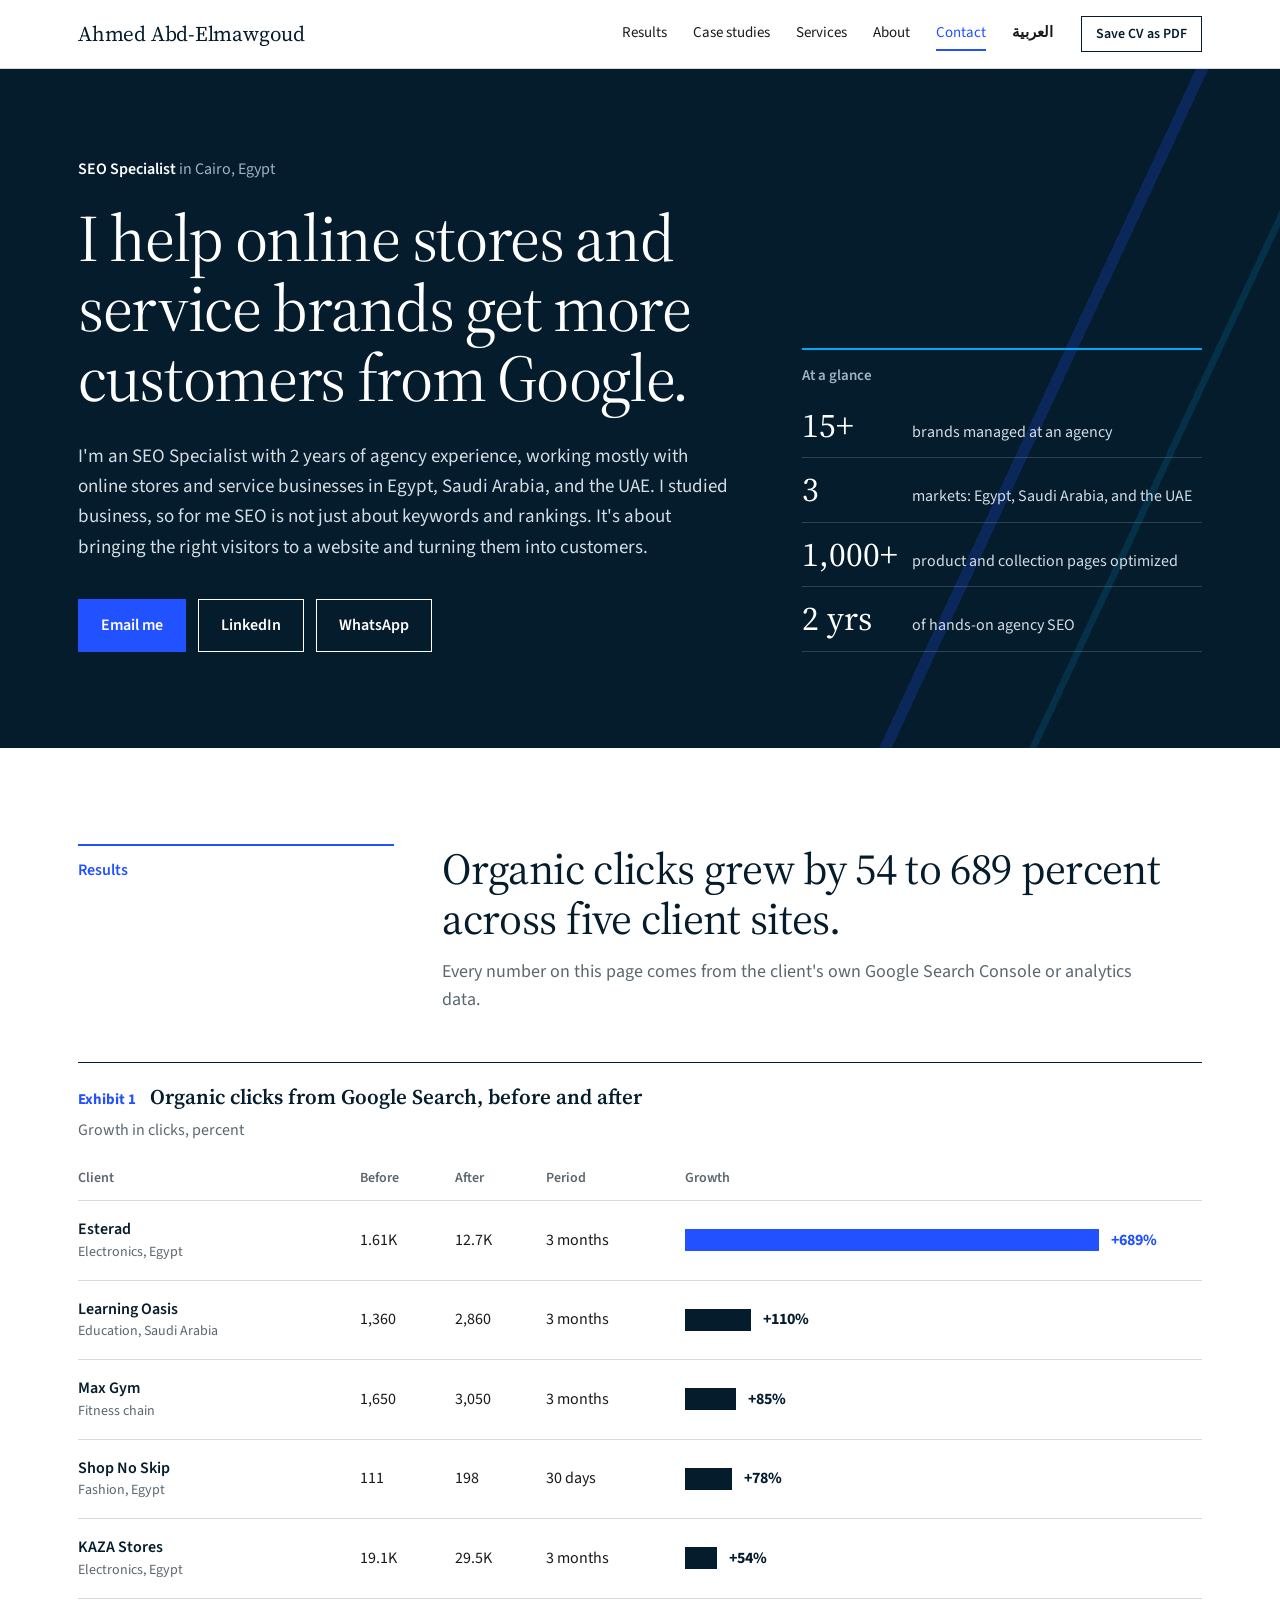
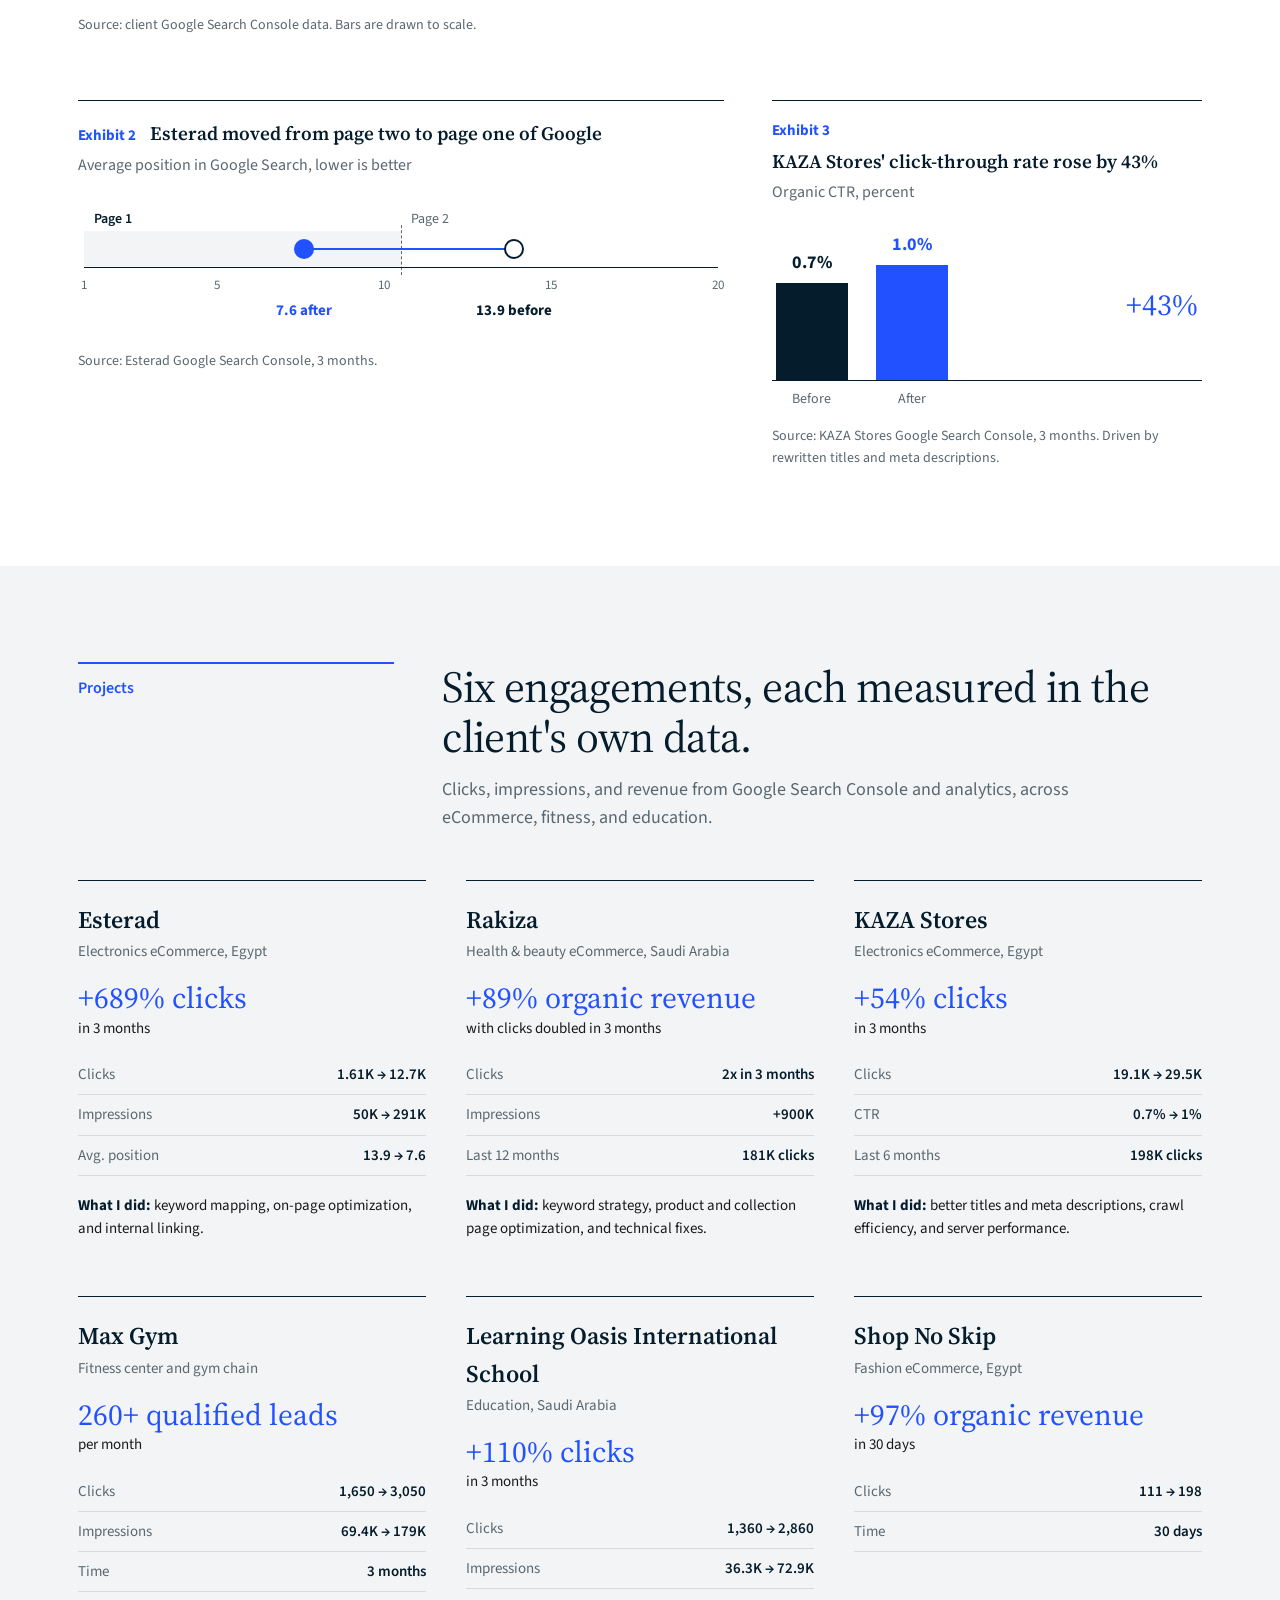
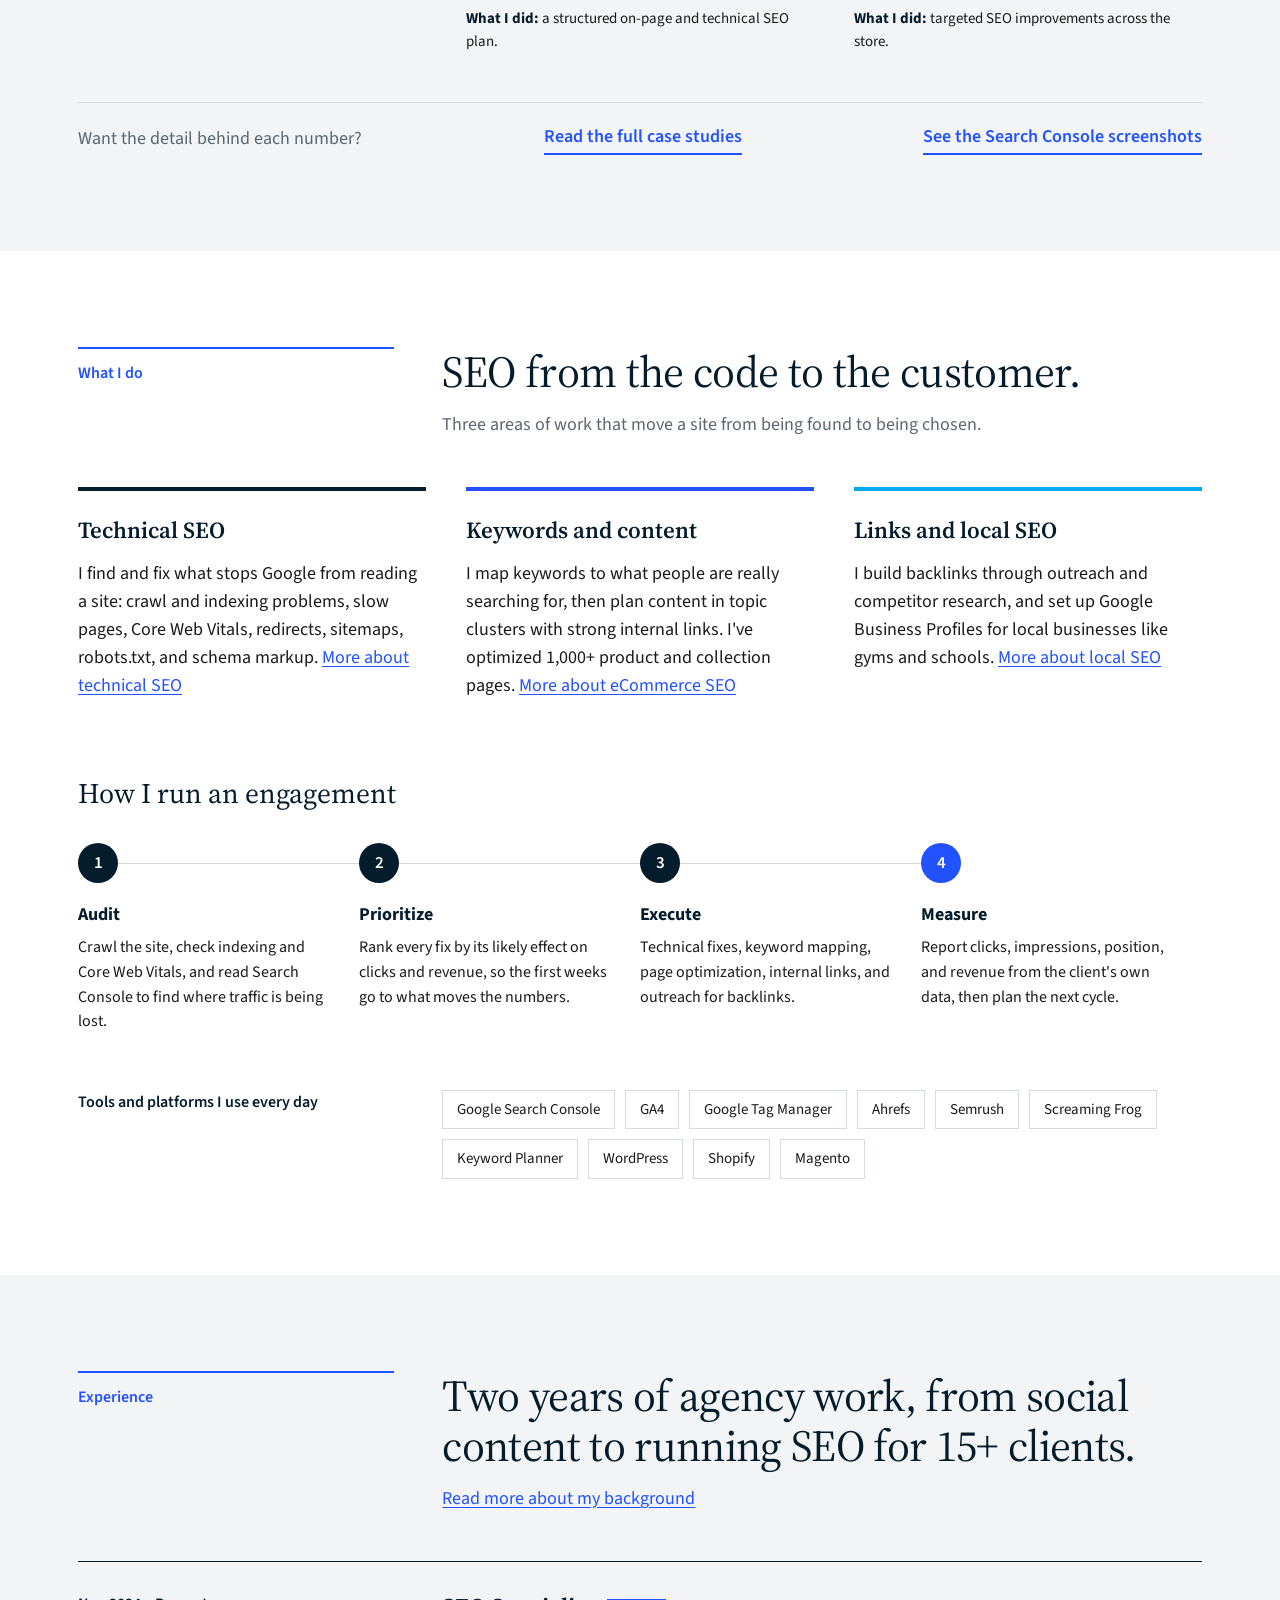
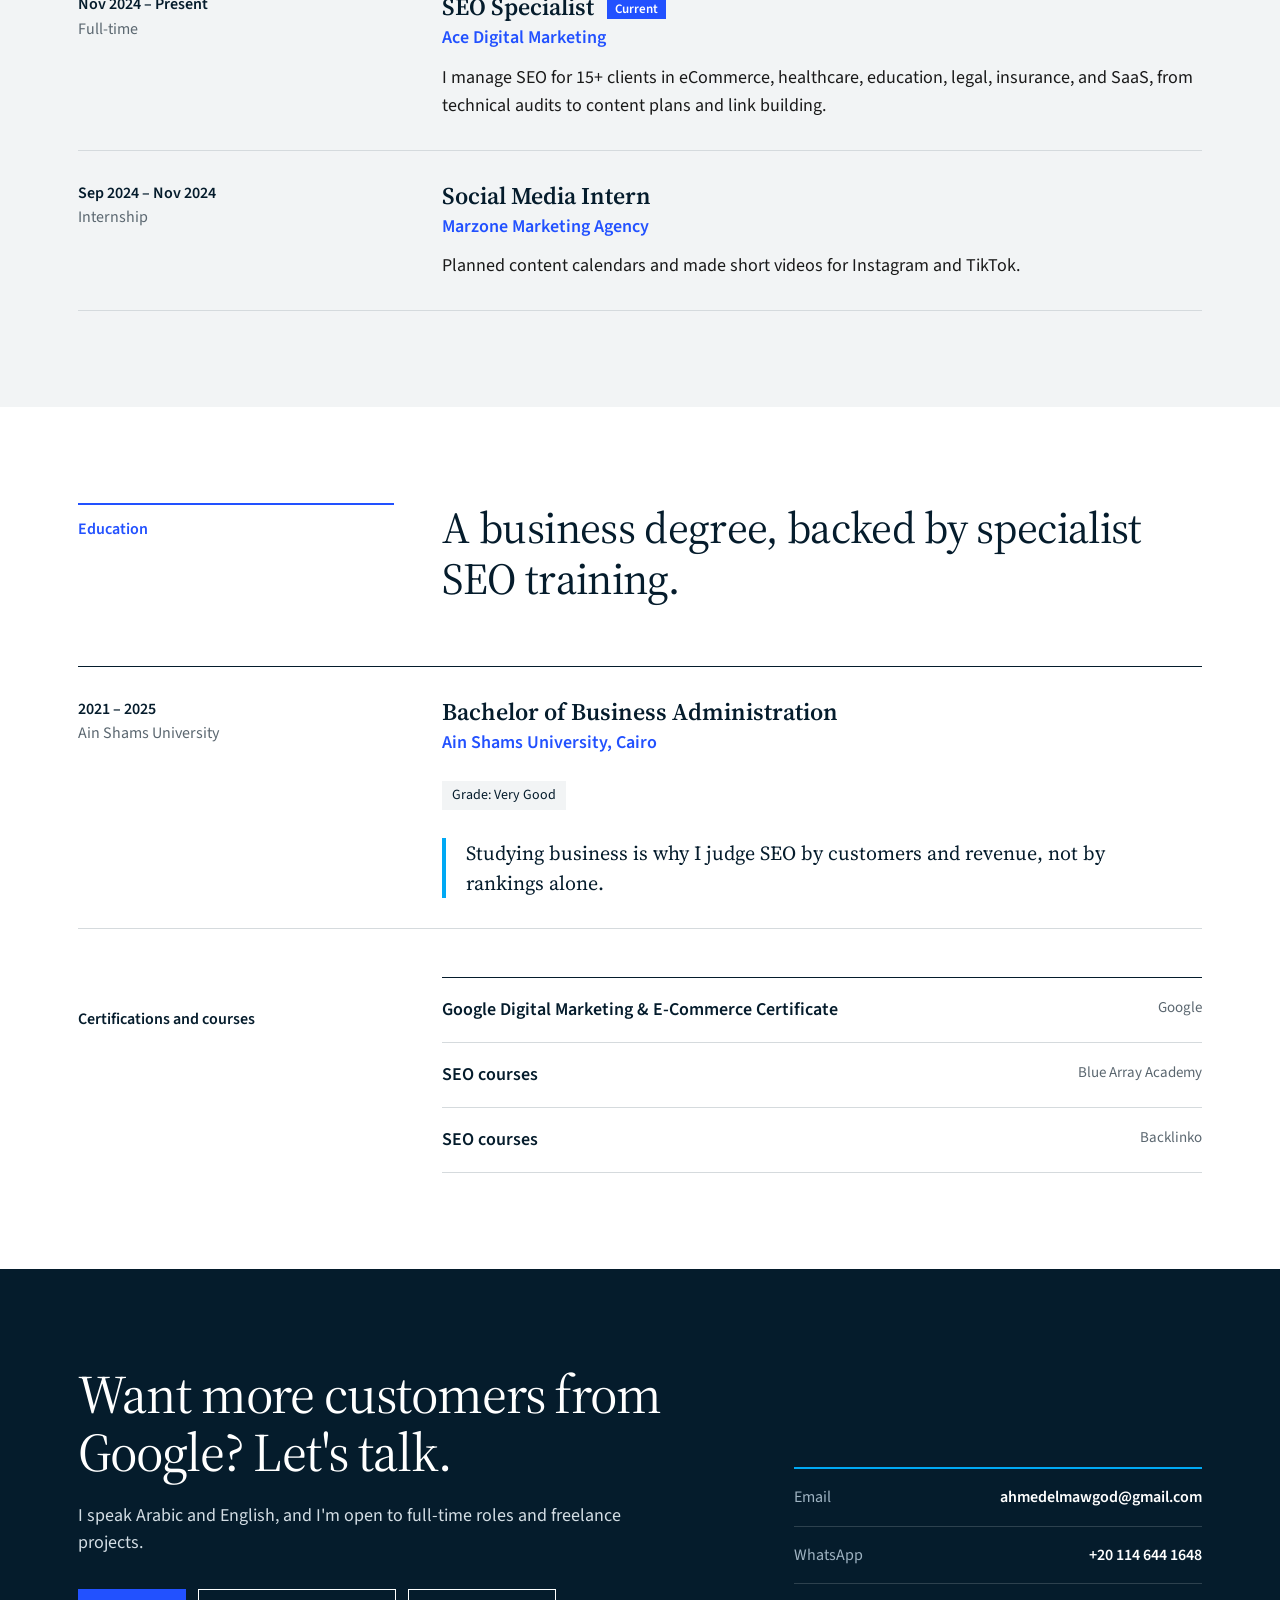
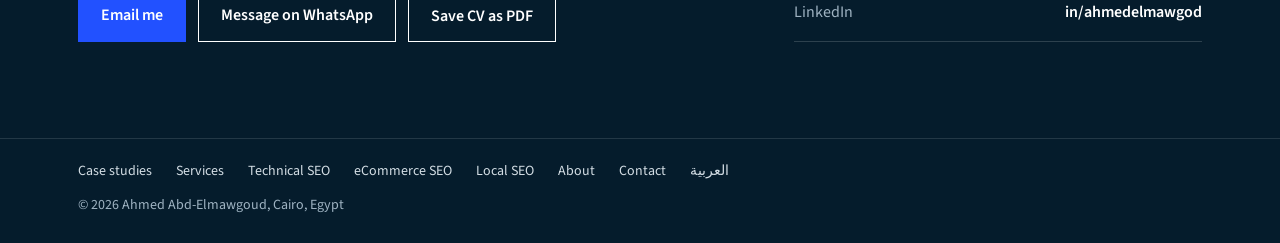
==== commit dc8d6343: "SEO: add case studies, services, about, contact and Arabic pages; update sitemap, robots.txt, hrefla" ====
--- a/index.html
+++ b/index.html
@@ -6,6 +6,12 @@
 <title>Ahmed Abd-Elmawgoud | SEO Specialist in Cairo, Egypt</title>
 <meta name="description" content="Ahmed Abd-Elmawgoud is an SEO Specialist in Cairo helping eCommerce and service brands in Egypt, Saudi Arabia, and the UAE grow organic traffic and revenue.">
 <link rel="canonical" href="https://ahmedelmawgod.github.io/">
+<meta name="robots" content="index, follow">
+<link rel="alternate" hreflang="en" href="https://ahmedelmawgod.github.io/">
+<link rel="alternate" hreflang="ar" href="https://ahmedelmawgod.github.io/ar/">
+<link rel="alternate" hreflang="x-default" href="https://ahmedelmawgod.github.io/">
+<meta property="og:site_name" content="Ahmed Abd-Elmawgoud">
+<meta property="og:locale" content="en_US">
 <meta property="og:type" content="website">
 <meta property="og:url" content="https://ahmedelmawgod.github.io/">
 <meta property="og:title" content="Ahmed Abd-Elmawgoud | SEO Specialist">
@@ -17,7 +23,10 @@
 <link rel="preconnect" href="https://fonts.gstatic.com" crossorigin>
 <link href="https://fonts.googleapis.com/css2?family=Source+Sans+3:wght@400;600;700&family=Source+Serif+4:opsz,wght@8..60,400;8..60,600&display=swap" rel="stylesheet">
 <script type="application/ld+json">
-{"@context":"https://schema.org","@type":"Person","name":"Ahmed Abd-Elmawgoud","url":"https://ahmedelmawgod.github.io/","jobTitle":"SEO Specialist","address":{"@type":"PostalAddress","addressLocality":"Cairo","addressCountry":"EG"},"email":"mailto:ahmedelmawgod@gmail.com","telephone":"+201146441648","worksFor":{"@type":"Organization","name":"Ace Digital Marketing"},"alumniOf":{"@type":"CollegeOrUniversity","name":"Ain Shams University"},"hasCredential":[{"@type":"EducationalOccupationalCredential","name":"Bachelor of Business Administration","credentialCategory":"degree","recognizedBy":{"@type":"CollegeOrUniversity","name":"Ain Shams University"}},{"@type":"EducationalOccupationalCredential","name":"Google Digital Marketing & E-Commerce Certificate","credentialCategory":"certificate","recognizedBy":{"@type":"Organization","name":"Google"}}],"knowsLanguage":["ar","en"],"sameAs":["https://www.linkedin.com/in/ahmedelmawgod/"],"knowsAbout":["Search Engine Optimization","Technical SEO","eCommerce SEO","Local SEO","Content Strategy"]}
+{"@context":"https://schema.org","@type":"Person","@id":"https://ahmedelmawgod.github.io/#person","name":"Ahmed Abd-Elmawgoud","url":"https://ahmedelmawgod.github.io/","jobTitle":"SEO Specialist","address":{"@type":"PostalAddress","addressLocality":"Cairo","addressCountry":"EG"},"email":"mailto:ahmedelmawgod@gmail.com","telephone":"+201146441648","worksFor":{"@type":"Organization","name":"Ace Digital Marketing"},"alumniOf":{"@type":"CollegeOrUniversity","name":"Ain Shams University"},"hasCredential":[{"@type":"EducationalOccupationalCredential","name":"Bachelor of Business Administration","credentialCategory":"degree","recognizedBy":{"@type":"CollegeOrUniversity","name":"Ain Shams University"}},{"@type":"EducationalOccupationalCredential","name":"Google Digital Marketing & E-Commerce Certificate","credentialCategory":"certificate","recognizedBy":{"@type":"Organization","name":"Google"}}],"knowsLanguage":["ar","en"],"sameAs":["https://www.linkedin.com/in/ahmedelmawgod/"],"knowsAbout":["Search Engine Optimization","Technical SEO","eCommerce SEO","Local SEO","Content Strategy"]}
+</script>
+<script type="application/ld+json">
+{"@context":"https://schema.org","@type":"WebSite","@id":"https://ahmedelmawgod.github.io/#website","url":"https://ahmedelmawgod.github.io/","name":"Ahmed Abd-Elmawgoud","inLanguage":["en","ar"],"publisher":{"@id":"https://ahmedelmawgod.github.io/#person"}}
 </script>
 <style>
 :root{
@@ -296,6 +305,11 @@
   .ex-table{font-size:10pt}.ex-table td{padding:7pt 8pt 7pt 0}
   .glance dt{font-size:20pt}.glance div{padding:6pt 0}
 }
+.foot-links{display:flex;flex-wrap:wrap;gap:6px 24px;margin-bottom:12px}
+.foot-links a{color:#D3DDE4;text-decoration:none}
+.foot-links a:hover{color:#fff;text-decoration:underline}
+.lang{font-weight:600}
+@media print{.foot-links{display:none!important}}
 </style>
 </head>
 <body id="top">
@@ -307,11 +321,11 @@
     <div class="head-right">
     <nav class="nav" aria-label="Main">
       <a href="#results">Results</a>
-      <a href="#projects">Projects</a>
-      <a href="#skills">What I do</a>
-      <a href="#experience">Experience</a>
-      <a href="#education">Education</a>
+      <a href="/case-studies/">Case studies</a>
+      <a href="/services/">Services</a>
+      <a href="/about/">About</a>
       <a href="#contact">Contact</a>
+      <a class="lang" href="/ar/" hreflang="ar" lang="ar">العربية</a>
     </nav>
     <button class="cv-btn head" type="button" onclick="window.print()">Save CV as PDF</button>
     </div>
@@ -502,7 +516,8 @@
 
       <div class="more">
         <p>Want the detail behind each number?</p>
-        <a class="link-strong" href="https://docs.google.com/presentation/d/1kh8F9eiz5zSUWG5j64JHNZLbqa2GvDjsLva6v3gr8e0/view" rel="noopener">See the full case studies with screenshots</a>
+        <a class="link-strong" href="/case-studies/">Read the full case studies</a>
+        <a class="link-strong" href="https://docs.google.com/presentation/d/1kh8F9eiz5zSUWG5j64JHNZLbqa2GvDjsLva6v3gr8e0/view" rel="noopener">See the Search Console screenshots</a>
       </div>
     </div>
   </section>
@@ -521,15 +536,15 @@
       <div class="caps">
         <div class="cap">
           <h3>Technical SEO</h3>
-          <p>I find and fix what stops Google from reading a site: crawl and indexing problems, slow pages, Core Web Vitals, redirects, sitemaps, robots.txt, and schema markup.</p>
+          <p>I find and fix what stops Google from reading a site: crawl and indexing problems, slow pages, Core Web Vitals, redirects, sitemaps, robots.txt, and schema markup. <a href="/services/technical-seo/">More about technical SEO</a></p>
         </div>
         <div class="cap">
           <h3>Keywords and content</h3>
-          <p>I map keywords to what people are really searching for, then plan content in topic clusters with strong internal links. I've optimized 1,000+ product and collection pages.</p>
+          <p>I map keywords to what people are really searching for, then plan content in topic clusters with strong internal links. I've optimized 1,000+ product and collection pages. <a href="/services/ecommerce-seo/">More about eCommerce SEO</a></p>
         </div>
         <div class="cap">
           <h3>Links and local SEO</h3>
-          <p>I build backlinks through outreach and competitor research, and set up Google Business Profiles for local businesses like gyms and schools.</p>
+          <p>I build backlinks through outreach and competitor research, and set up Google Business Profiles for local businesses like gyms and schools. <a href="/services/local-seo/">More about local SEO</a></p>
         </div>
       </div>
 
@@ -559,6 +574,7 @@
         <div class="sec-label">Experience</div>
         <div>
           <h2>Two years of agency work, from social content to running SEO for 15+ clients.</h2>
+          <p><a href="/about/">Read more about my background</a></p>
         </div>
       </div>
 
@@ -638,7 +654,10 @@
 </main>
 
 <footer class="site-foot">
-  <div class="wrap">© 2026 Ahmed Abd-Elmawgoud, Cairo, Egypt</div>
+  <div class="wrap">
+    <nav class="foot-links" aria-label="Footer"><a href="/case-studies/">Case studies</a><a href="/services/">Services</a><a href="/services/technical-seo/">Technical SEO</a><a href="/services/ecommerce-seo/">eCommerce SEO</a><a href="/services/local-seo/">Local SEO</a><a href="/about/">About</a><a href="/contact/">Contact</a><a href="/ar/" hreflang="ar" lang="ar">العربية</a></nav>
+    <div>© 2026 Ahmed Abd-Elmawgoud, Cairo, Egypt</div>
+  </div>
 </footer>
 <script>
 (function(){
@@ -654,7 +673,7 @@
     }
     // Highlight the current section in the navigation
     var links = {};
-    document.querySelectorAll('.nav a').forEach(function(a){ links[a.getAttribute('href').slice(1)] = a; });
+    document.querySelectorAll('.nav a').forEach(function(a){ var href = a.getAttribute('href'); if (href.charAt(0) === '#') links[href.slice(1)] = a; });
     var navObs = new IntersectionObserver(function(es){
       es.forEach(function(e){
         if (e.isIntersecting && links[e.target.id]) {
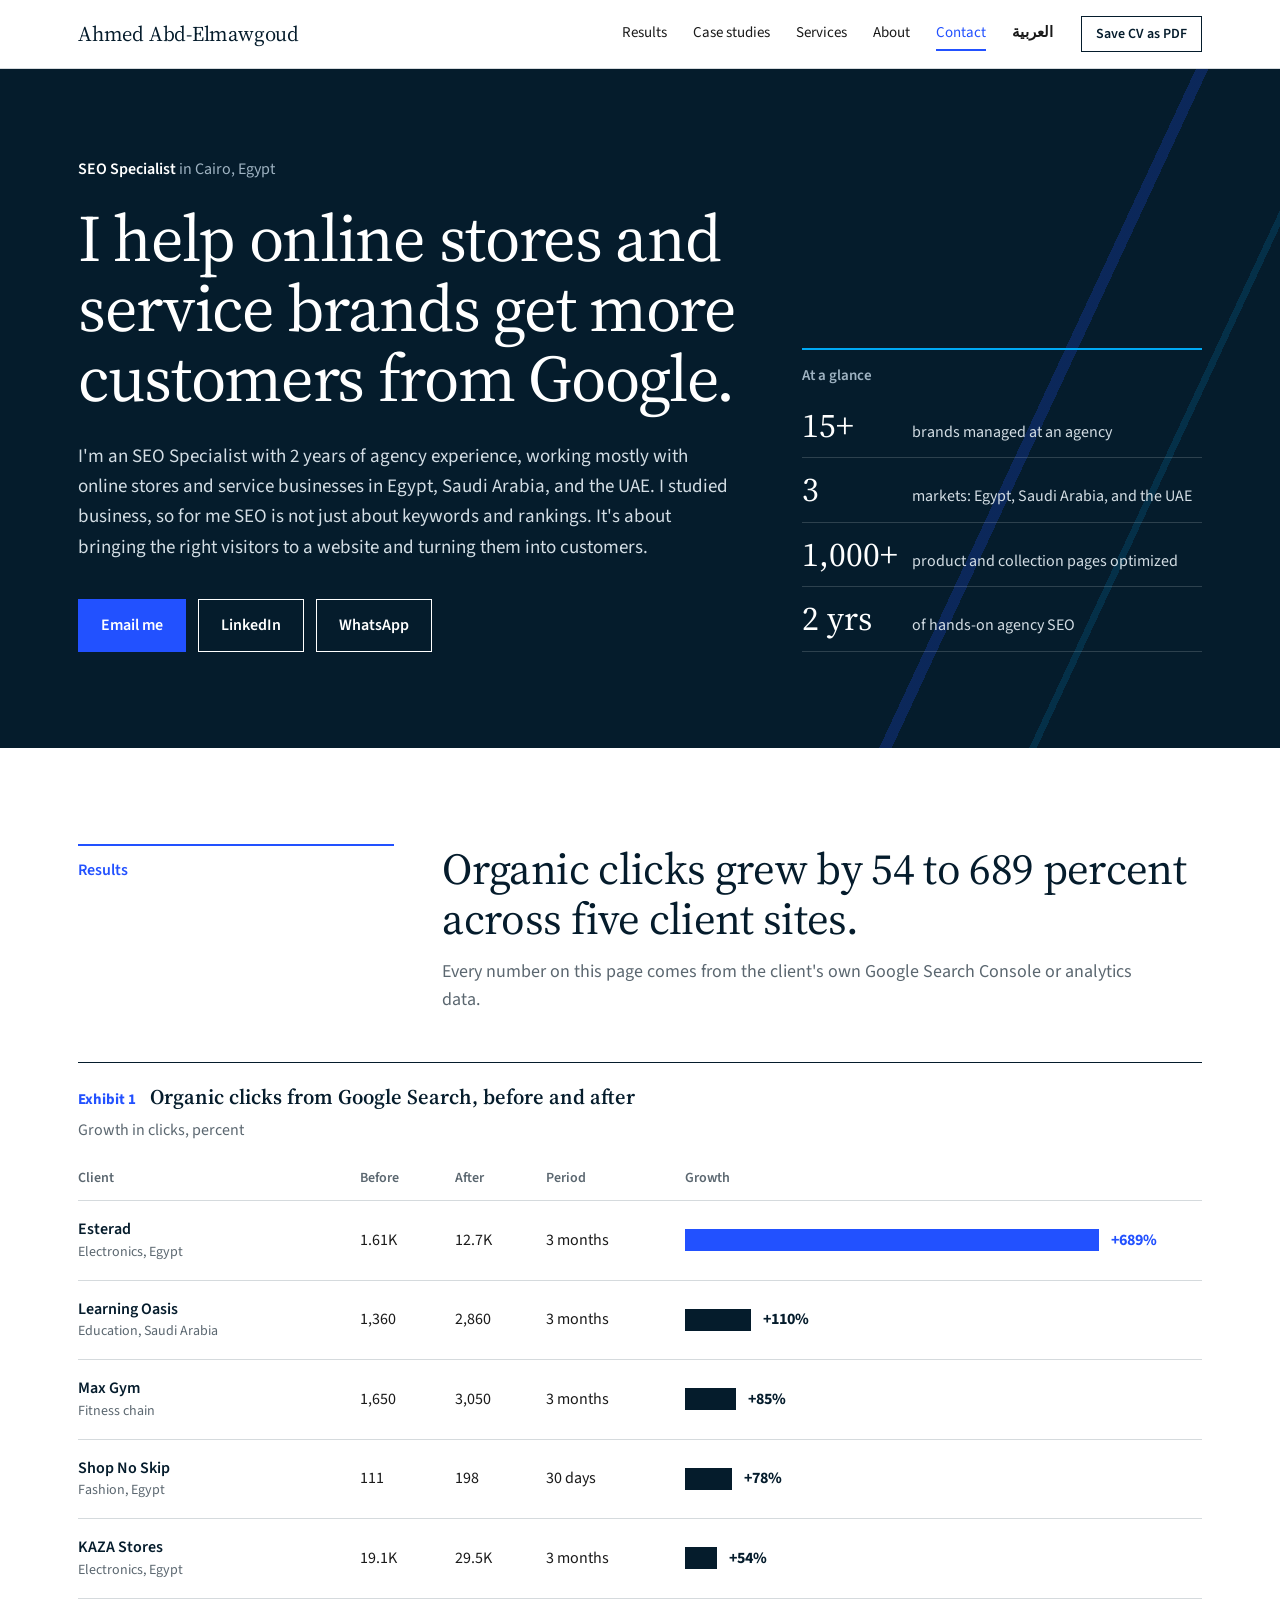
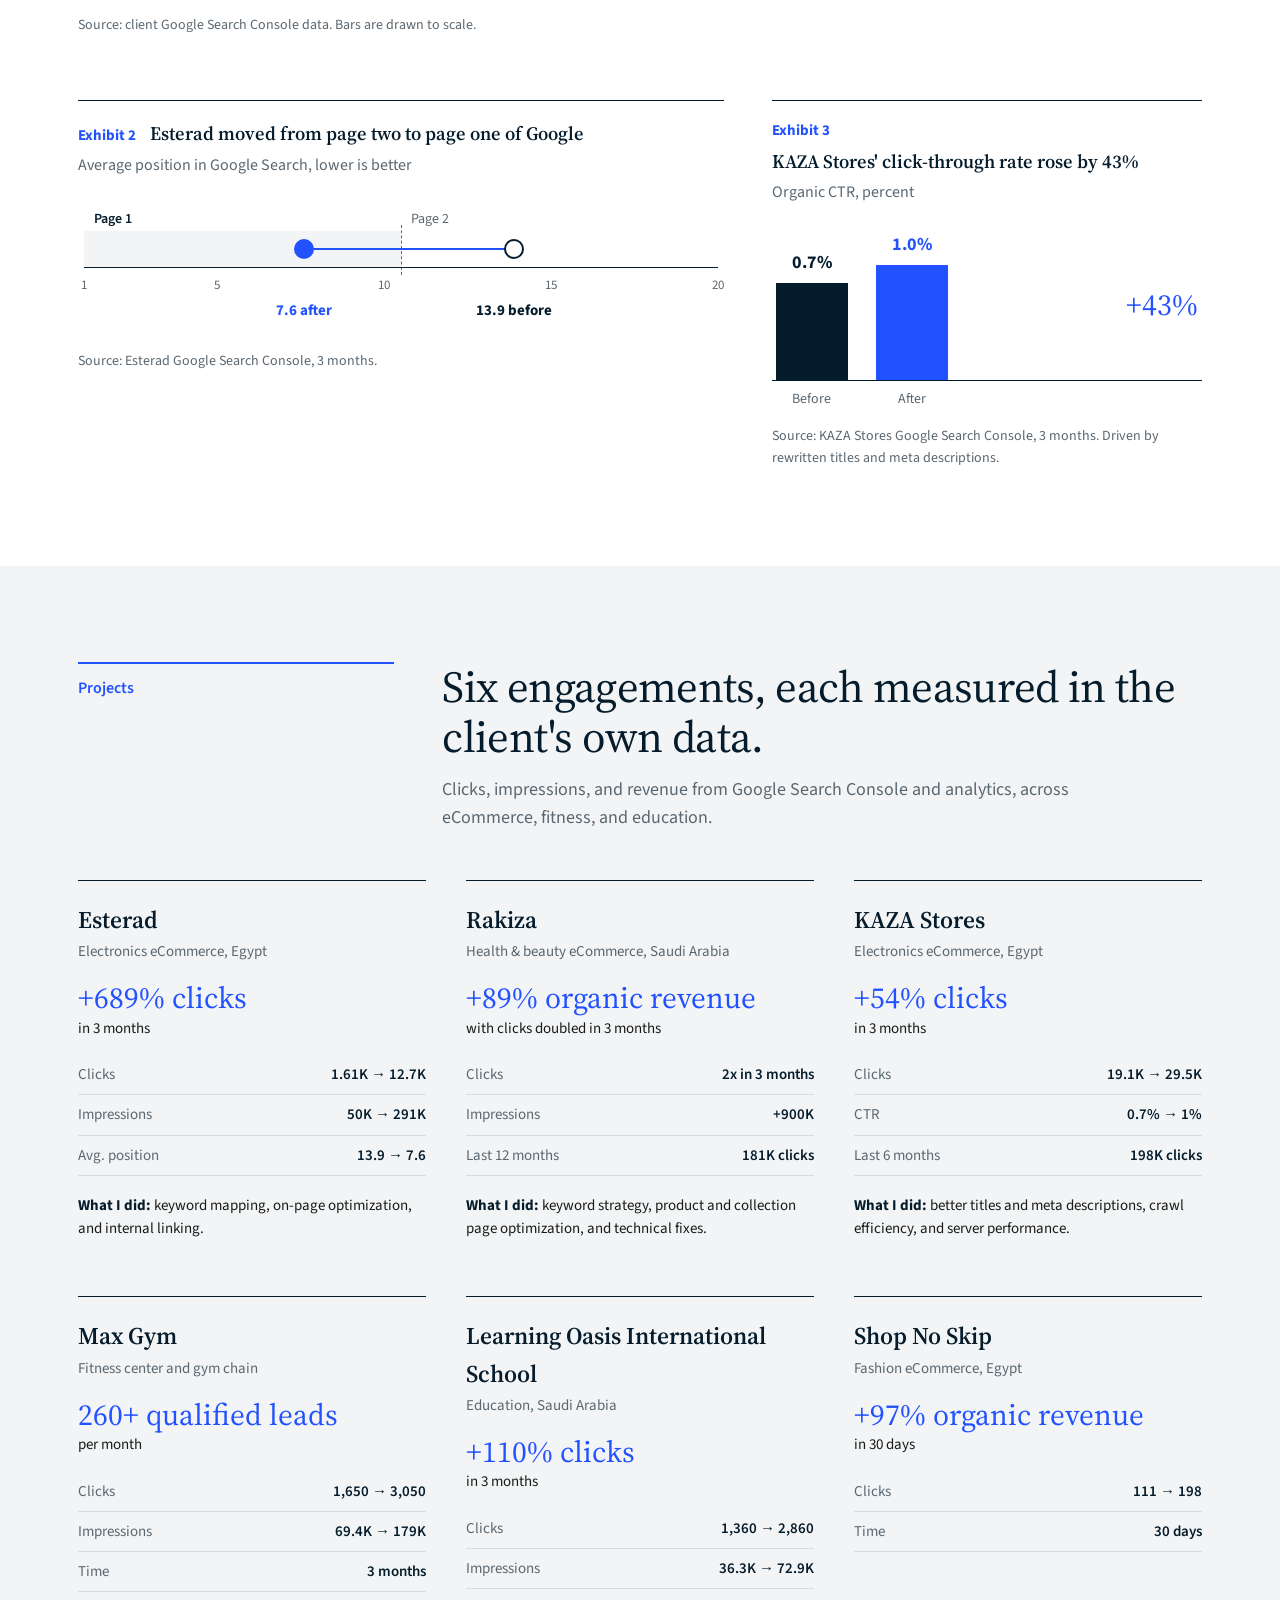
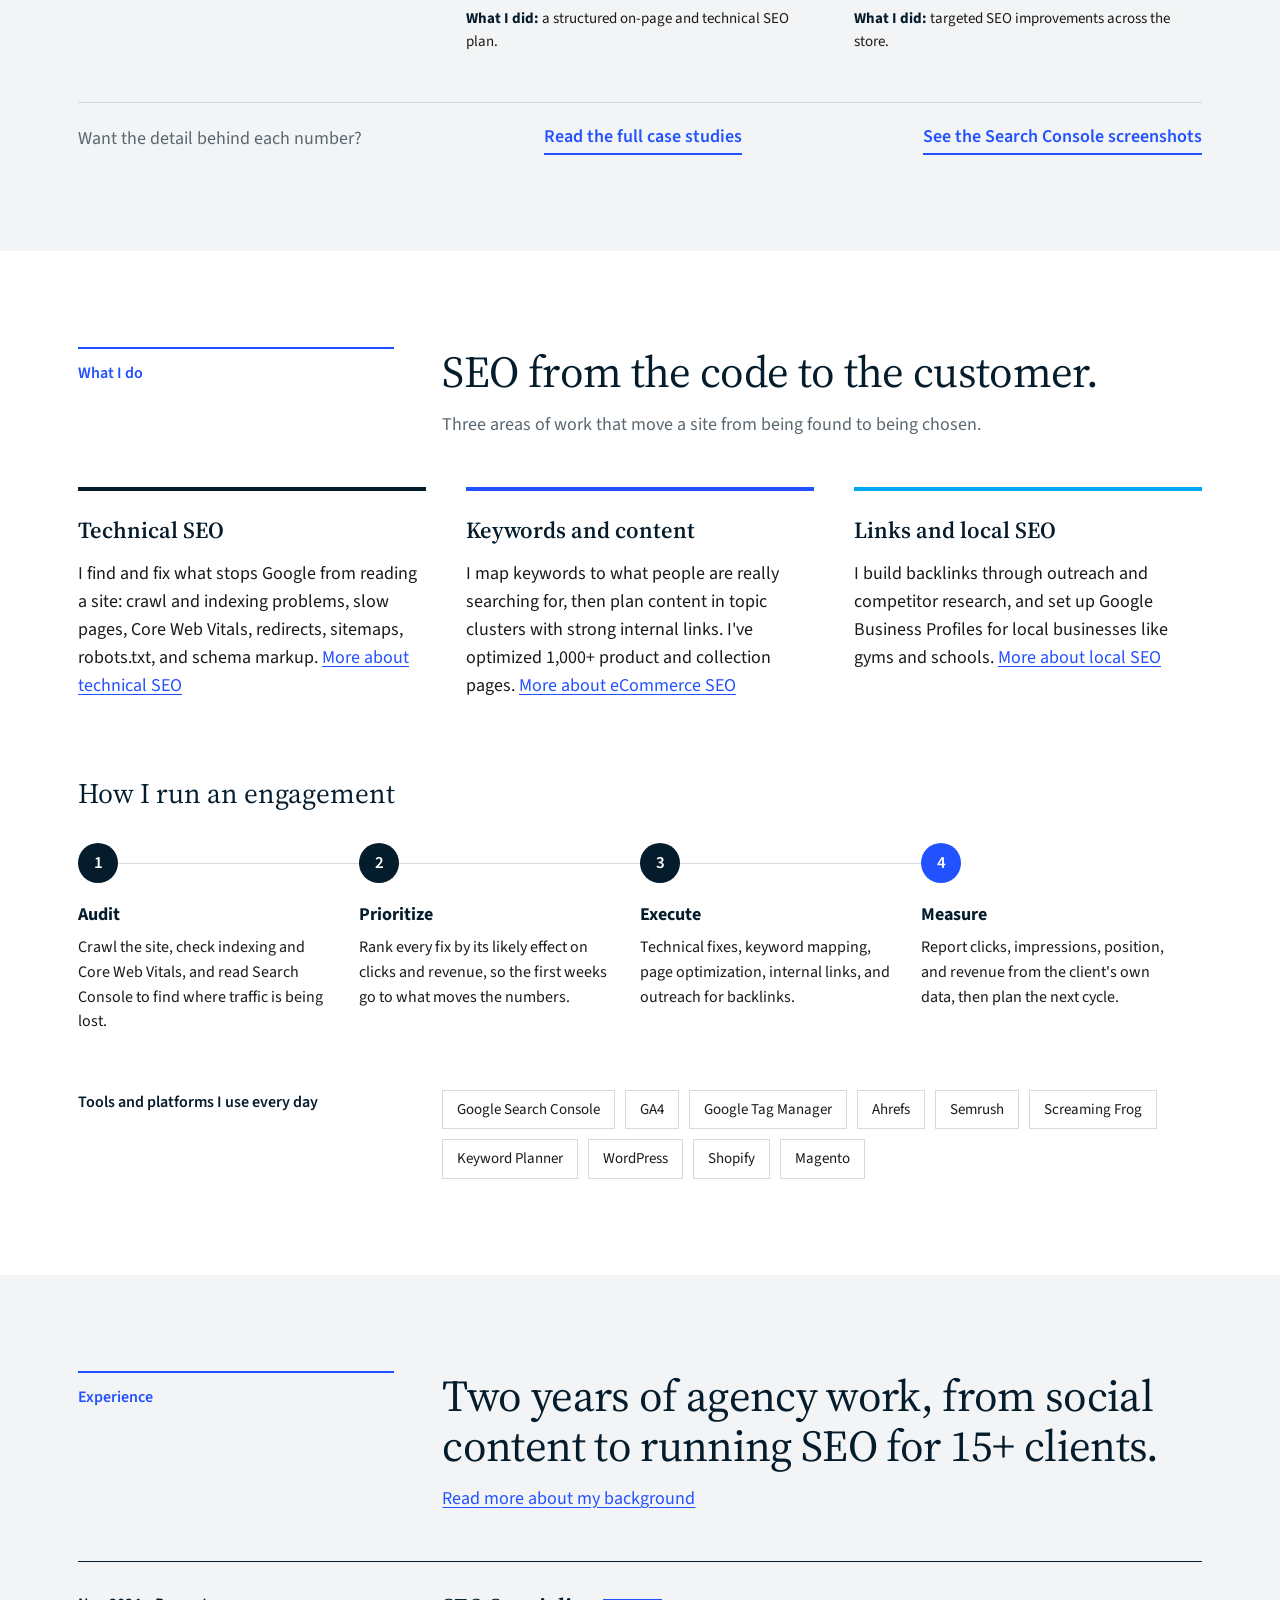
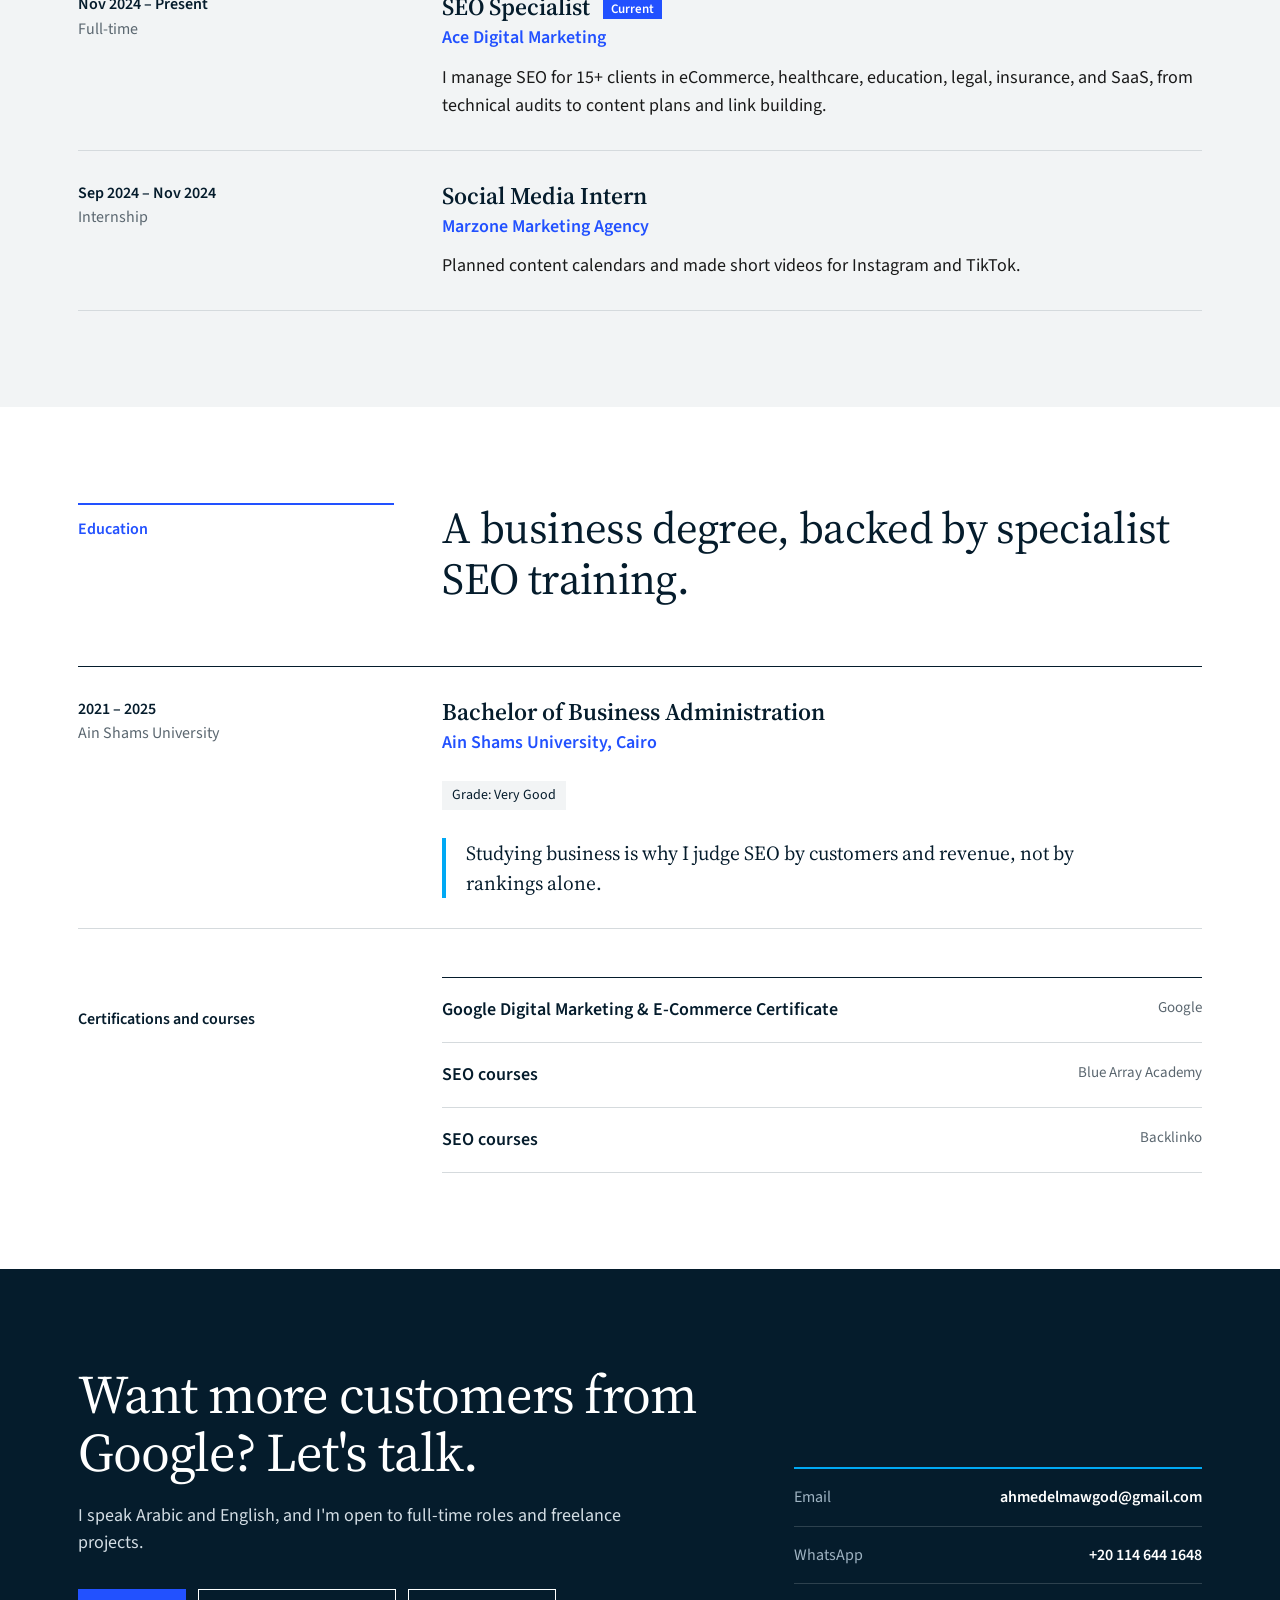
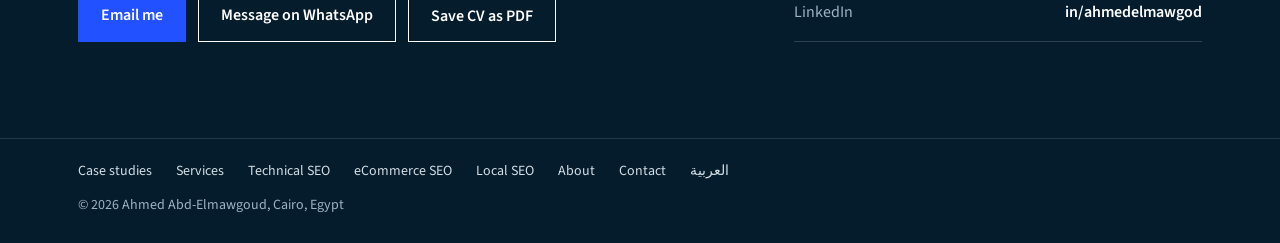
==== commit 4f437dbf: "Performance: self-host subsetted fonts, remove render-blocking Google Fonts, font-display optional" ====
--- a/index.html
+++ b/index.html
@@ -19,9 +19,8 @@
 <meta name="twitter:card" content="summary">
 <meta name="theme-color" content="#051C2C">
 <link rel="icon" href="data:image/svg+xml,<svg xmlns='http://www.w3.org/2000/svg' viewBox='0 0 64 64'><rect width='64' height='64' fill='%23051C2C'/><rect x='0' y='56' width='64' height='8' fill='%232251FF'/><text x='32' y='42' font-size='28' font-family='Georgia,serif' fill='%23FFFFFF' text-anchor='middle'>AA</text></svg>">
-<link rel="preconnect" href="https://fonts.googleapis.com">
-<link rel="preconnect" href="https://fonts.gstatic.com" crossorigin>
-<link href="https://fonts.googleapis.com/css2?family=Source+Sans+3:wght@400;600;700&family=Source+Serif+4:opsz,wght@8..60,400;8..60,600&display=swap" rel="stylesheet">
+<link rel="preload" href="/assets/fonts/source-serif-4-latin.woff2" as="font" type="font/woff2" crossorigin>
+<link rel="preload" href="/assets/fonts/source-sans-3-latin.woff2" as="font" type="font/woff2" crossorigin>
 <script type="application/ld+json">
 {"@context":"https://schema.org","@type":"Person","@id":"https://ahmedelmawgod.github.io/#person","name":"Ahmed Abd-Elmawgoud","url":"https://ahmedelmawgod.github.io/","jobTitle":"SEO Specialist","address":{"@type":"PostalAddress","addressLocality":"Cairo","addressCountry":"EG"},"email":"mailto:ahmedelmawgod@gmail.com","telephone":"+201146441648","worksFor":{"@type":"Organization","name":"Ace Digital Marketing"},"alumniOf":{"@type":"CollegeOrUniversity","name":"Ain Shams University"},"hasCredential":[{"@type":"EducationalOccupationalCredential","name":"Bachelor of Business Administration","credentialCategory":"degree","recognizedBy":{"@type":"CollegeOrUniversity","name":"Ain Shams University"}},{"@type":"EducationalOccupationalCredential","name":"Google Digital Marketing & E-Commerce Certificate","credentialCategory":"certificate","recognizedBy":{"@type":"Organization","name":"Google"}}],"knowsLanguage":["ar","en"],"sameAs":["https://www.linkedin.com/in/ahmedelmawgod/"],"knowsAbout":["Search Engine Optimization","Technical SEO","eCommerce SEO","Local SEO","Content Strategy"]}
 </script>
@@ -29,6 +28,8 @@
 {"@context":"https://schema.org","@type":"WebSite","@id":"https://ahmedelmawgod.github.io/#website","url":"https://ahmedelmawgod.github.io/","name":"Ahmed Abd-Elmawgoud","inLanguage":["en","ar"],"publisher":{"@id":"https://ahmedelmawgod.github.io/#person"}}
 </script>
 <style>
+@font-face{font-family:"Source Sans 3";font-style:normal;font-weight:400 700;font-display:optional;src:url(/assets/fonts/source-sans-3-latin.woff2) format("woff2");unicode-range:U+0000-00FF, U+0131, U+0152-0153, U+02BB-02BC, U+02C6, U+02DA, U+02DC, U+0304, U+0308, U+0329, U+2000-206F, U+20AC, U+2122, U+2191, U+2193, U+2212, U+2215, U+FEFF, U+FFFD}
+@font-face{font-family:"Source Serif 4";font-style:normal;font-weight:400 600;font-display:optional;src:url(/assets/fonts/source-serif-4-latin.woff2) format("woff2");unicode-range:U+0000-00FF, U+0131, U+0152-0153, U+02BB-02BC, U+02C6, U+02DA, U+02DC, U+0304, U+0308, U+0329, U+2000-206F, U+20AC, U+2122, U+2191, U+2193, U+2212, U+2215, U+FEFF, U+FFFD}
 :root{
   --navy:#051C2C;
   --navy-2:#0B2A40;
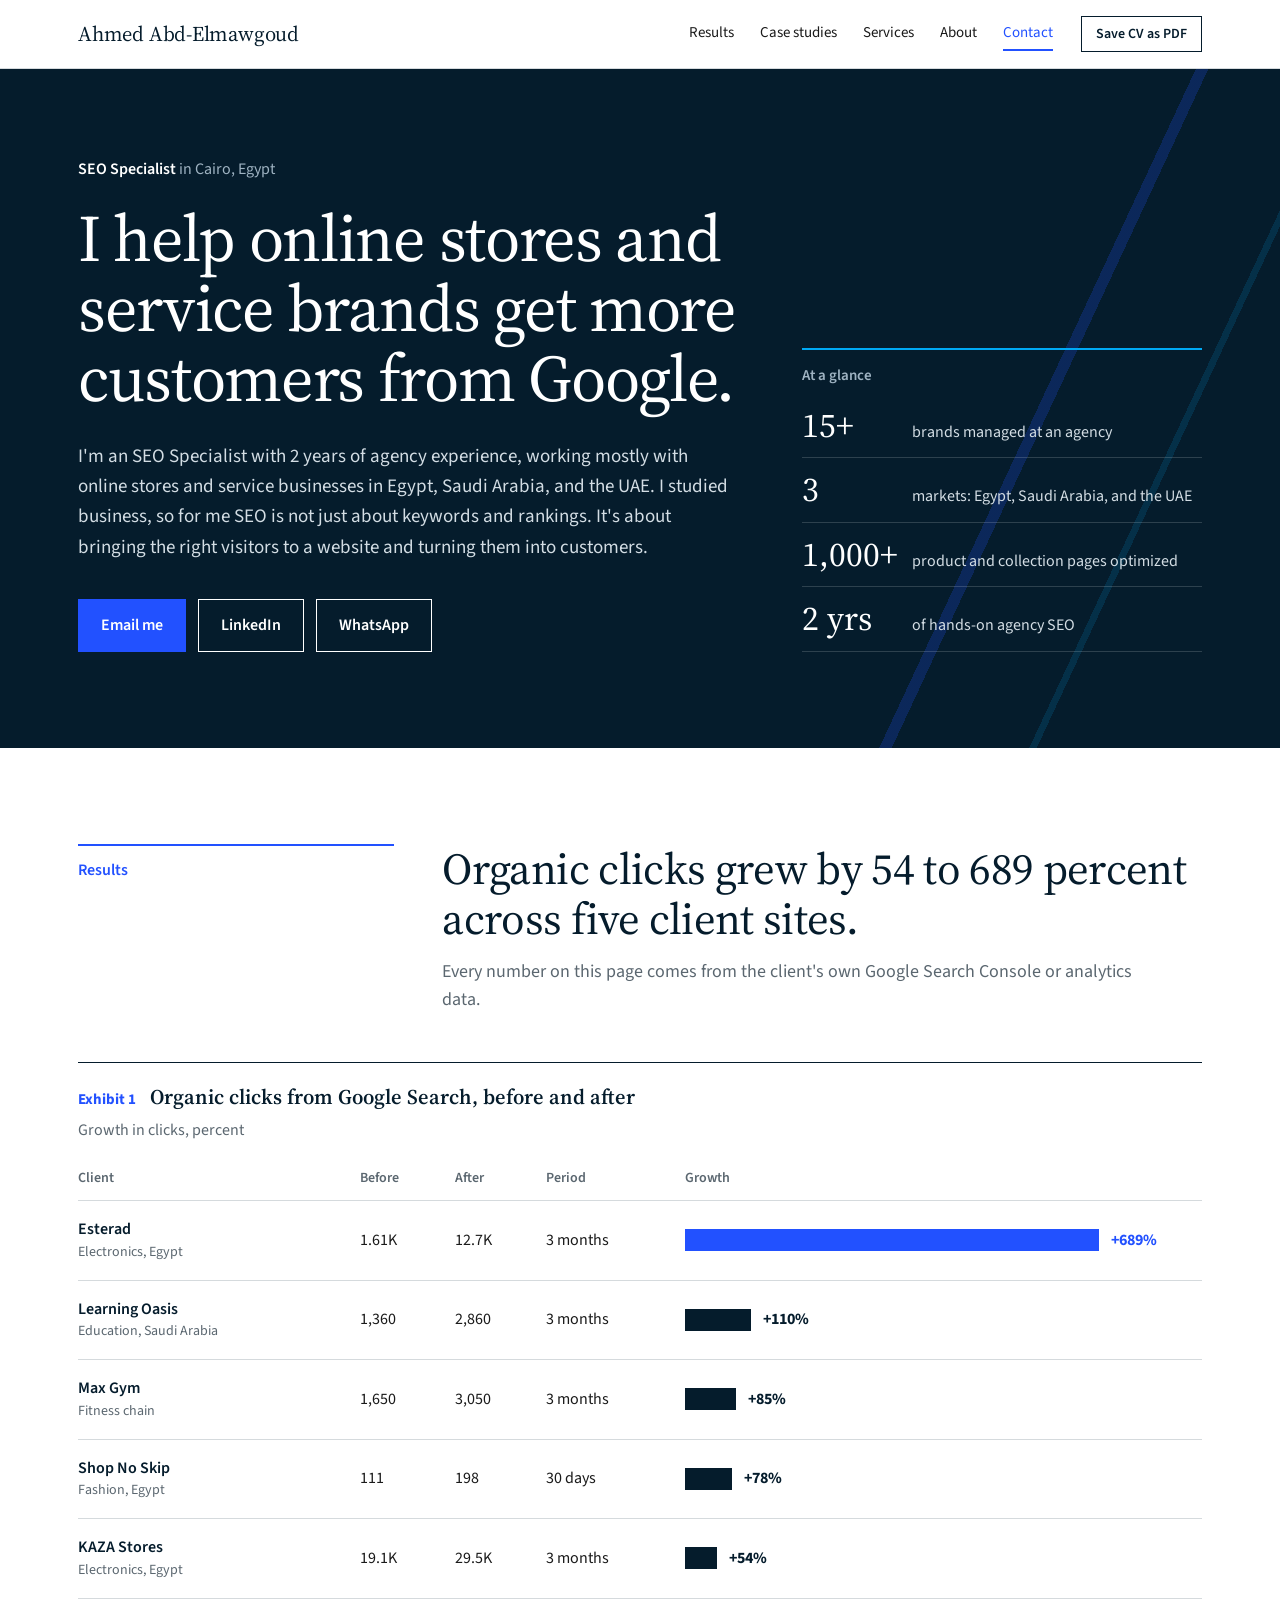
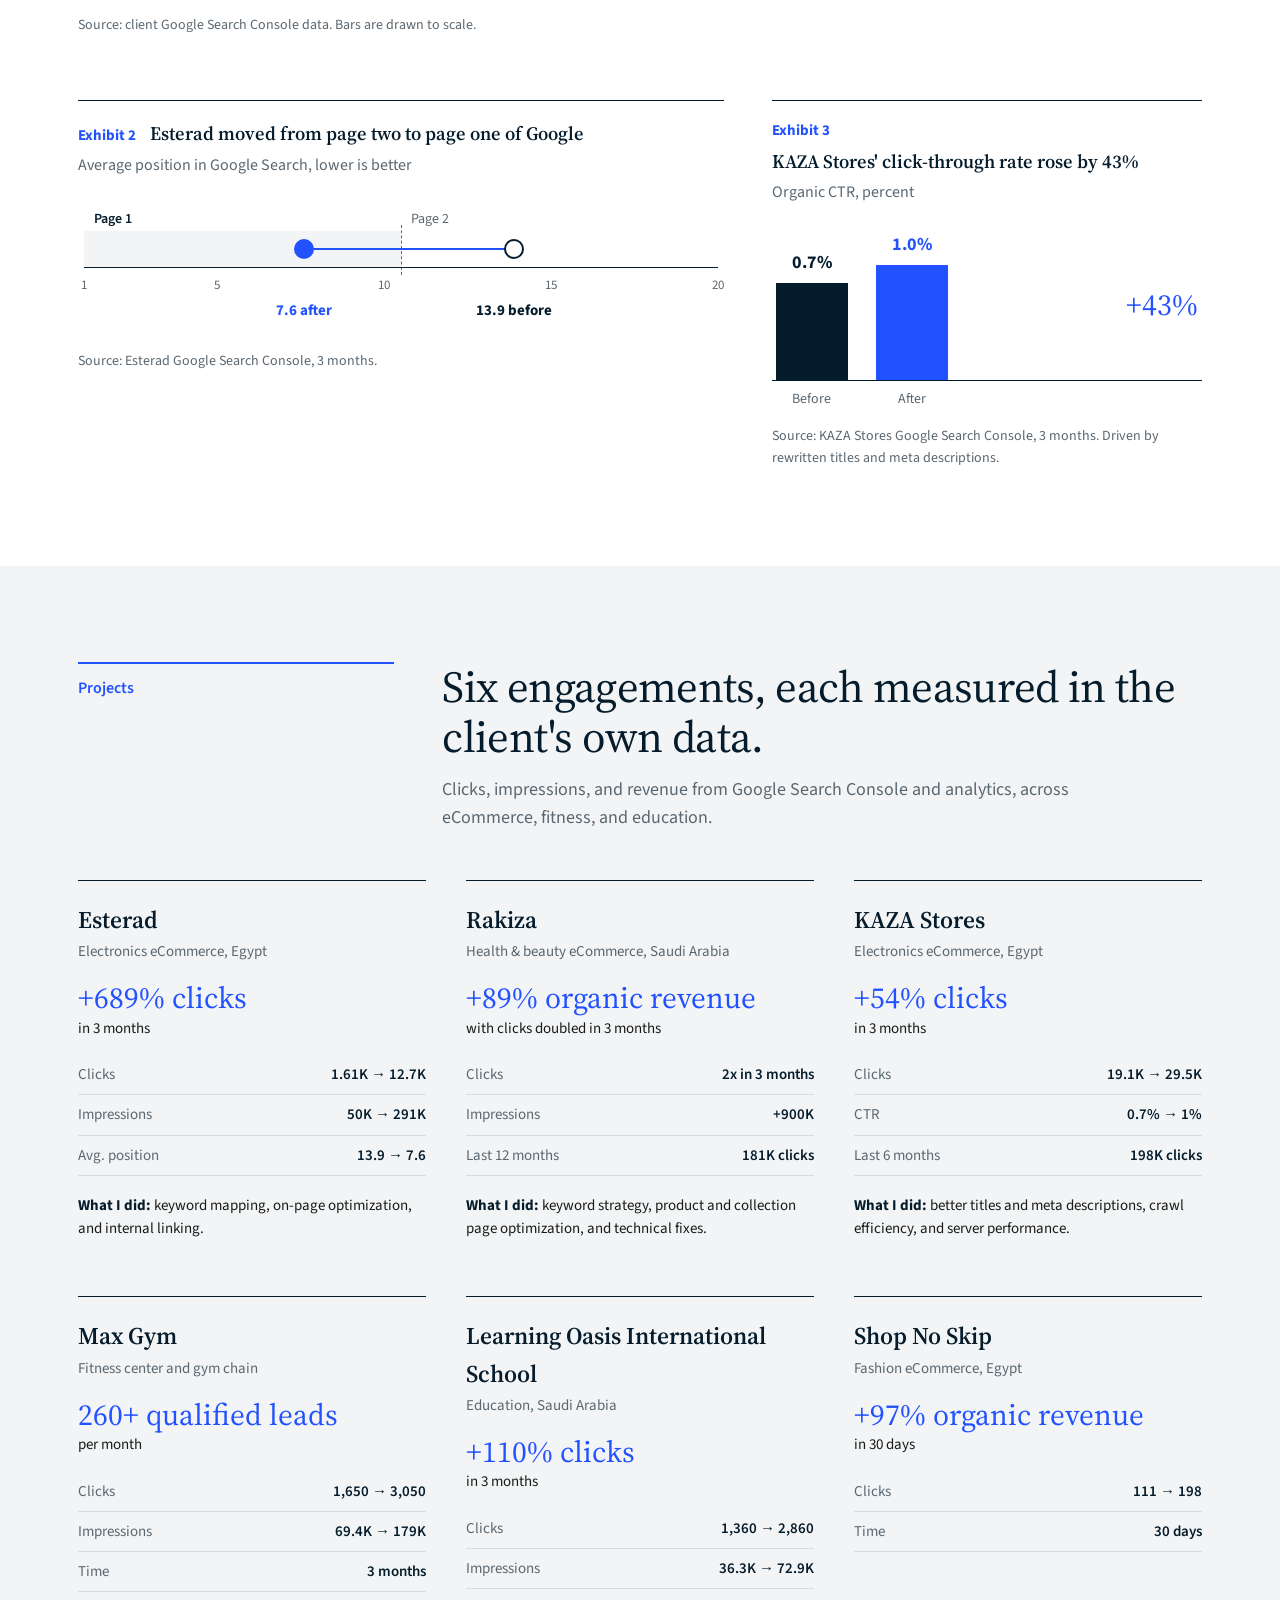
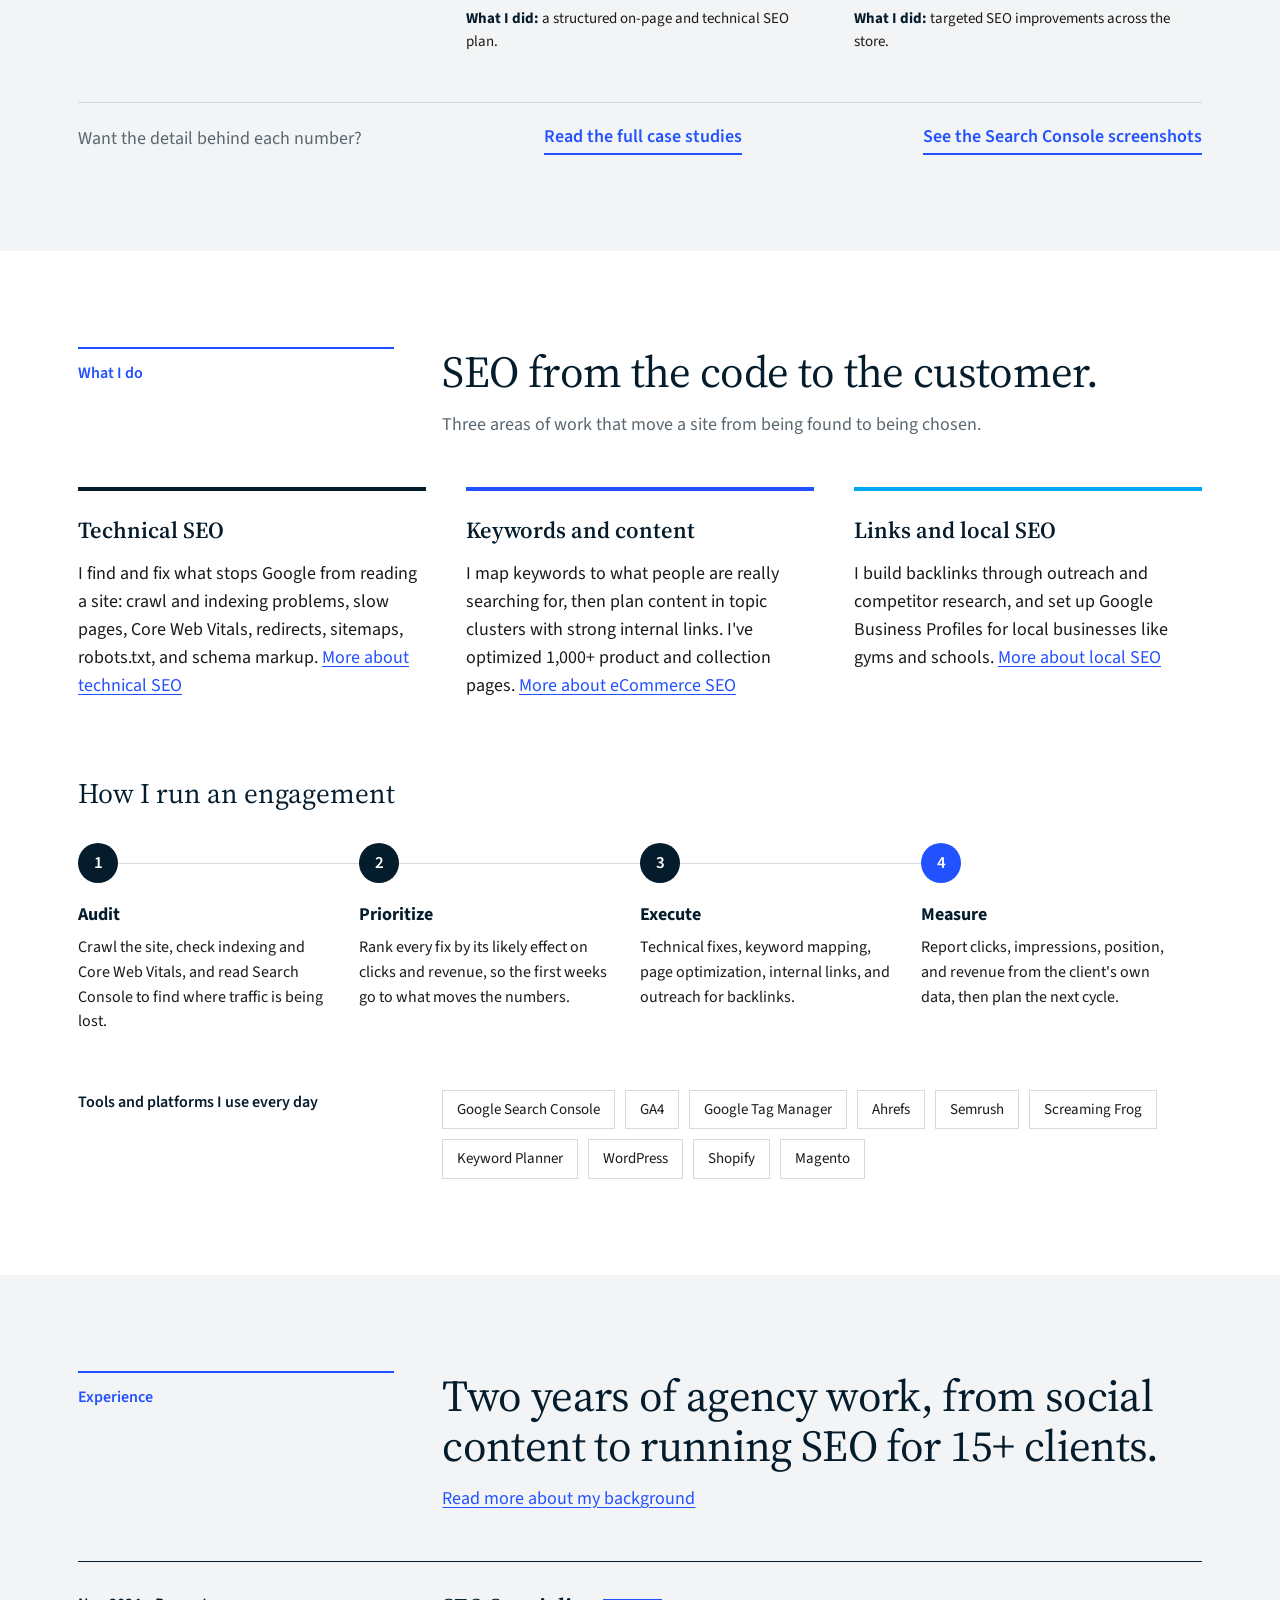
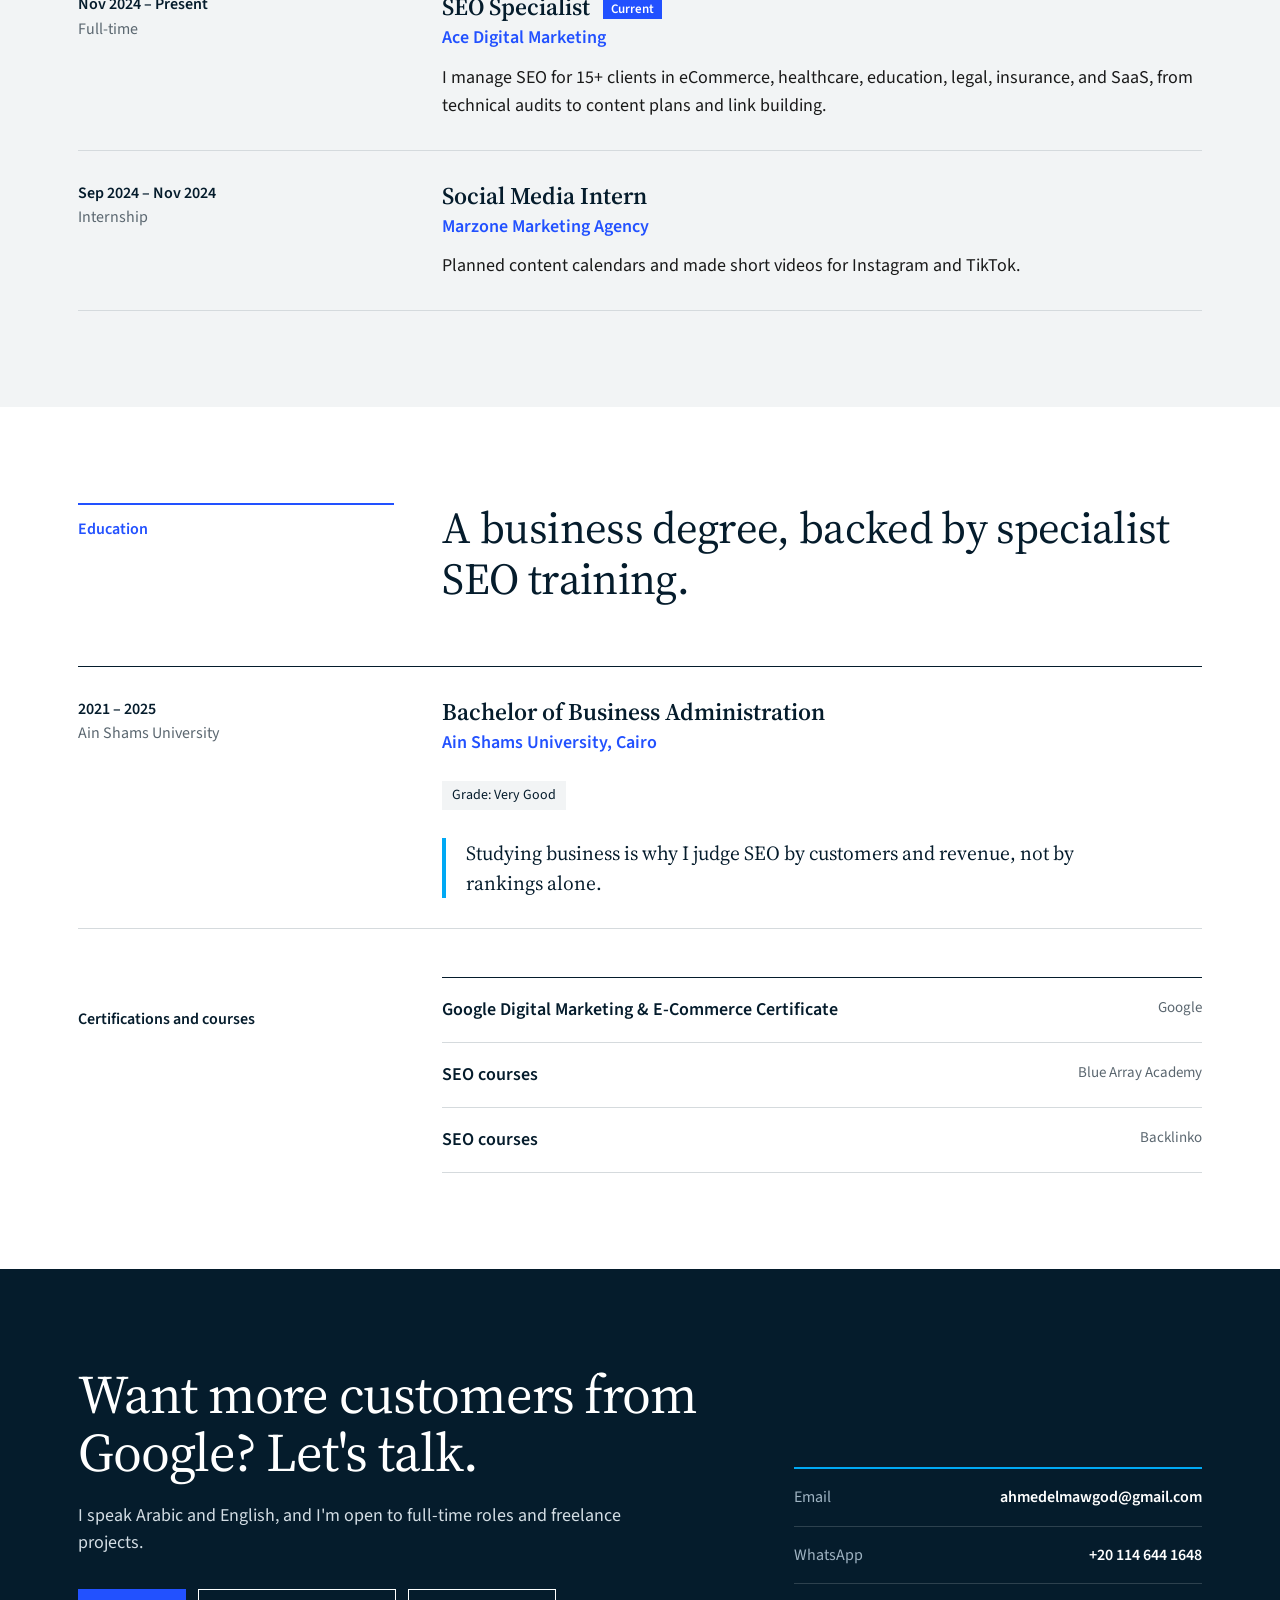
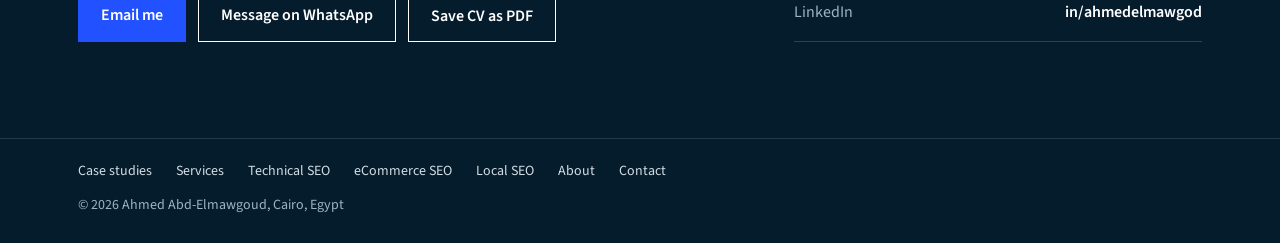
==== commit 541d43de: "Remove Arabic page, hreflang, Arabic links and fonts" ====
--- a/index.html
+++ b/index.html
@@ -7,9 +7,7 @@
 <meta name="description" content="Ahmed Abd-Elmawgoud is an SEO Specialist in Cairo helping eCommerce and service brands in Egypt, Saudi Arabia, and the UAE grow organic traffic and revenue.">
 <link rel="canonical" href="https://ahmedelmawgod.github.io/">
 <meta name="robots" content="index, follow">
-<link rel="alternate" hreflang="en" href="https://ahmedelmawgod.github.io/">
-<link rel="alternate" hreflang="ar" href="https://ahmedelmawgod.github.io/ar/">
-<link rel="alternate" hreflang="x-default" href="https://ahmedelmawgod.github.io/">
+<meta name="google-site-verification" content="9i7DG3LJ9cDHIyZxmfqTHXxK4fDeuC96JY5QMf5d-Lc">
 <meta property="og:site_name" content="Ahmed Abd-Elmawgoud">
 <meta property="og:locale" content="en_US">
 <meta property="og:type" content="website">
@@ -25,7 +23,7 @@
 {"@context":"https://schema.org","@type":"Person","@id":"https://ahmedelmawgod.github.io/#person","name":"Ahmed Abd-Elmawgoud","url":"https://ahmedelmawgod.github.io/","jobTitle":"SEO Specialist","address":{"@type":"PostalAddress","addressLocality":"Cairo","addressCountry":"EG"},"email":"mailto:ahmedelmawgod@gmail.com","telephone":"+201146441648","worksFor":{"@type":"Organization","name":"Ace Digital Marketing"},"alumniOf":{"@type":"CollegeOrUniversity","name":"Ain Shams University"},"hasCredential":[{"@type":"EducationalOccupationalCredential","name":"Bachelor of Business Administration","credentialCategory":"degree","recognizedBy":{"@type":"CollegeOrUniversity","name":"Ain Shams University"}},{"@type":"EducationalOccupationalCredential","name":"Google Digital Marketing & E-Commerce Certificate","credentialCategory":"certificate","recognizedBy":{"@type":"Organization","name":"Google"}}],"knowsLanguage":["ar","en"],"sameAs":["https://www.linkedin.com/in/ahmedelmawgod/"],"knowsAbout":["Search Engine Optimization","Technical SEO","eCommerce SEO","Local SEO","Content Strategy"]}
 </script>
 <script type="application/ld+json">
-{"@context":"https://schema.org","@type":"WebSite","@id":"https://ahmedelmawgod.github.io/#website","url":"https://ahmedelmawgod.github.io/","name":"Ahmed Abd-Elmawgoud","inLanguage":["en","ar"],"publisher":{"@id":"https://ahmedelmawgod.github.io/#person"}}
+{"@context":"https://schema.org","@type":"WebSite","@id":"https://ahmedelmawgod.github.io/#website","url":"https://ahmedelmawgod.github.io/","name":"Ahmed Abd-Elmawgoud","inLanguage":"en","publisher":{"@id":"https://ahmedelmawgod.github.io/#person"}}
 </script>
 <style>
 @font-face{font-family:"Source Sans 3";font-style:normal;font-weight:400 700;font-display:optional;src:url(/assets/fonts/source-sans-3-latin.woff2) format("woff2");unicode-range:U+0000-00FF, U+0131, U+0152-0153, U+02BB-02BC, U+02C6, U+02DA, U+02DC, U+0304, U+0308, U+0329, U+2000-206F, U+20AC, U+2122, U+2191, U+2193, U+2212, U+2215, U+FEFF, U+FFFD}
@@ -326,7 +324,6 @@
       <a href="/services/">Services</a>
       <a href="/about/">About</a>
       <a href="#contact">Contact</a>
-      <a class="lang" href="/ar/" hreflang="ar" lang="ar">العربية</a>
     </nav>
     <button class="cv-btn head" type="button" onclick="window.print()">Save CV as PDF</button>
     </div>
@@ -656,7 +653,7 @@
 
 <footer class="site-foot">
   <div class="wrap">
-    <nav class="foot-links" aria-label="Footer"><a href="/case-studies/">Case studies</a><a href="/services/">Services</a><a href="/services/technical-seo/">Technical SEO</a><a href="/services/ecommerce-seo/">eCommerce SEO</a><a href="/services/local-seo/">Local SEO</a><a href="/about/">About</a><a href="/contact/">Contact</a><a href="/ar/" hreflang="ar" lang="ar">العربية</a></nav>
+    <nav class="foot-links" aria-label="Footer"><a href="/case-studies/">Case studies</a><a href="/services/">Services</a><a href="/services/technical-seo/">Technical SEO</a><a href="/services/ecommerce-seo/">eCommerce SEO</a><a href="/services/local-seo/">Local SEO</a><a href="/about/">About</a><a href="/contact/">Contact</a></nav>
     <div>© 2026 Ahmed Abd-Elmawgoud, Cairo, Egypt</div>
   </div>
 </footer>
